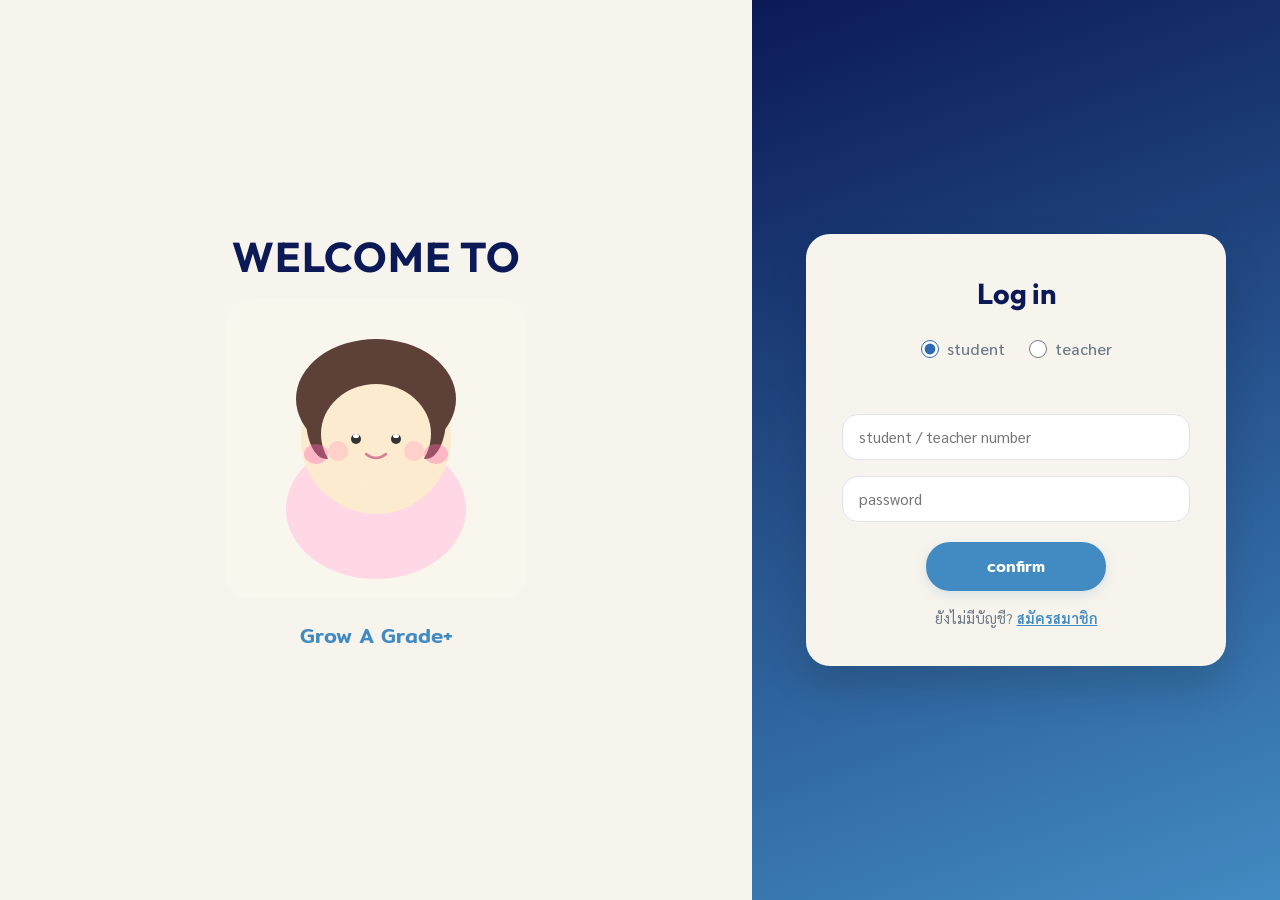
==== index.html @ 894e1c01 "Add files via upload" ====
<!DOCTYPE html>
<html lang="th">
<head>
<meta charset="UTF-8">
<meta name="viewport" content="width=device-width,initial-scale=1">
<title>Grow A Grade Plus — เตรียมตัวเข้ามหาวิทยาลัย</title>
<link href="https://fonts.googleapis.com/css2?family=Mitr:wght@300;400;500;600&family=Outfit:wght@300;400;500;600;700&family=Sarabun:wght@300;400;500;600&display=swap" rel="stylesheet">
<style>
:root{--bg:#F7F4ED;--card:#fff;--pri:#428BC2;--pri2:#0B1957;--sec:#D3B3DB;--sec2:#B98FC4;--txt:#0B1957;--muted:#6C7A89;--border:#E5E0F2;--ok:#55B496;--warn:#F3C34F;--err:#E06F6F;--r-sm:8px;--r-md:16px;--r-lg:24px;--sh:0 10px 25px rgba(66,139,194,.14);--midnight:#0B1957;--sapphire:#428BC2;--petal:#E8D9ED;--lace:#F7F4ED;--lavender:#D3B3DB;--bridal:#E9F3FF}
*{box-sizing:border-box;margin:0;padding:0;font-family:'Sarabun','Mitr',sans-serif}
body{background:var(--bg);color:var(--txt);min-height:100vh;line-height:1.6}
h1,h2,h3,h4{font-family:'Mitr',sans-serif;font-weight:500;margin-bottom:.4em}
.hidden{display:none!important}
/* Buttons */
.btn{display:inline-flex;align-items:center;justify-content:center;background:var(--pri);color:#fff;border:none;border-radius:var(--r-lg);padding:12px 28px;font-size:1rem;font-weight:500;cursor:pointer;transition:all .25s;text-decoration:none;box-shadow:0 4px 12px rgba(124,173,211,.25);font-family:'Mitr',sans-serif}
.btn:hover{background:var(--pri2);transform:translateY(-2px);box-shadow:0 6px 16px rgba(124,173,211,.35)}
.btn:active{transform:translateY(0)}
.btn.ghost{background:0 0;color:var(--muted);border:2px solid var(--border);box-shadow:none}
.btn.ghost:hover{border-color:var(--muted);color:var(--txt)}
.btn.sec{background:var(--sec);box-shadow:0 4px 12px rgba(232,155,182,.25)}
.btn.sec:hover{background:var(--sec2)}
.btn.sm{padding:8px 18px;font-size:.88rem;border-radius:12px}
.btn.danger{background:var(--err)}
input[type=text],input[type=password],input[type=email],input[type=number],input[type=date],select,textarea{width:100%;padding:13px 16px;border:2px solid var(--border);background:#fff;border-radius:var(--r-md);color:var(--txt);font-size:.95rem;outline:0;transition:all .2s}
input:focus,select:focus,textarea:focus{border-color:var(--pri);box-shadow:0 0 0 3px rgba(124,173,211,.15)}
textarea{resize:vertical;min-height:80px}
/* AUTH VIEW */
.auth-screen{display:flex;min-height:100vh}
.auth-left{flex:1.2;display:flex;flex-direction:column;align-items:center;justify-content:center;padding:40px;background:var(--bg)}
.auth-right{flex:.8;background:linear-gradient(160deg,var(--midnight) 0%,var(--sapphire) 100%);display:flex;align-items:center;justify-content:center;padding:40px}
.auth-logo{font-family:'Outfit','Mitr',sans-serif;font-size:2.6rem;font-weight:700;color:var(--midnight);margin-bottom:8px;letter-spacing:1px}
.auth-sub{color:var(--pri);font-size:1.1rem;margin-bottom:24px}
.auth-avatar{width:300px;height:300px;margin-bottom:20px}
.auth-card{background:var(--lace);border-radius:var(--r-lg);padding:36px;width:100%;max-width:420px;box-shadow:0 20px 40px rgba(0,0,0,.15)}
.auth-title{text-align:center;font-family:'Outfit','Mitr',sans-serif;font-size:1.8rem;font-weight:700;margin-bottom:20px;color:var(--txt)}
.auth-roles{display:flex;justify-content:center;gap:24px;margin-bottom:20px}
.auth-roles label{display:flex;align-items:center;gap:8px;cursor:pointer;font-weight:500;color:var(--muted)}
.auth-roles input[type=radio]{width:18px;height:18px;accent-color:#2F69B2}
.auth-group{margin-bottom:16px}
.auth-group label{display:block;margin-bottom:6px;font-size:.88rem;font-weight:500;color:var(--muted)}
.auth-group input{background:#fff;border:1px solid var(--border);padding:12px 16px}
.auth-toggle{text-align:center;margin-top:16px;font-size:.9rem;color:var(--muted)}
.auth-toggle a{color:var(--pri);cursor:pointer;font-weight:600;text-decoration:underline}
.auth-err{color:var(--err);font-size:.88rem;text-align:center;margin-bottom:12px;min-height:20px}
/* ONBOARDING */
.onboard-wrap{max-width:720px;margin:60px auto;padding:24px}
.onboard-card{background:#FAF6ED;border-radius:var(--r-lg);padding:40px;box-shadow:var(--sh)}
.onboard-step{font-size:.9rem;color:var(--pri);font-weight:600;margin-bottom:8px}
.sel-title{font-size:1.4rem;font-weight:600;margin-bottom:16px}
.sel-title .hl{color:var(--sec)}
.opt-list{display:flex;flex-direction:column;gap:10px;margin-bottom:24px}
.opt-item{display:flex;align-items:center;justify-content:space-between;background:#fff;padding:14px 20px;border-radius:50px;cursor:pointer;transition:all .2s;border:2px solid transparent;user-select:none}
.opt-item:hover{transform:translateX(4px);box-shadow:0 4px 10px rgba(0,0,0,.05)}
.opt-item.sel{border-color:var(--pri);background:#F0F7FC}
.opt-item .dot{width:22px;height:22px;border-radius:50%;border:2px solid var(--border);background:#fff;transition:all .2s;display:flex;align-items:center;justify-content:center;flex-shrink:0}
.opt-item.sel .dot{border-color:var(--pri);background:var(--pri)}
.opt-item.sel .dot::after{content:'';width:8px;height:8px;border-radius:50%;background:#fff}
.opt-grid{display:grid;grid-template-columns:1fr 1fr;gap:10px;margin-bottom:24px}
.fac-box{background:#fff;border:1px solid var(--border);border-radius:var(--r-md);max-height:260px;overflow-y:auto;padding:12px;margin-bottom:20px}
.fac-item{display:flex;align-items:center;padding:10px 14px;border-radius:var(--r-sm);cursor:pointer;margin-bottom:4px;transition:all .15s}
.fac-item:hover{background:rgba(124,173,211,.08)}
.fac-item input{margin-right:12px;width:18px;height:18px;accent-color:var(--pri)}
.fac-item.sel{background:#F0F7FC;font-weight:500}
.onboard-actions{display:flex;justify-content:flex-end;gap:12px;margin-top:16px}
/* APP LAYOUT */
.app{display:flex;min-height:100vh}
.sidebar{width:270px;background:#fff;border-right:1px solid var(--border);display:flex;flex-direction:column;padding:24px;position:fixed;top:0;left:0;height:100vh;z-index:10}
.sidebar-logo{font-family:'Outfit','Mitr',sans-serif;font-size:1.4rem;font-weight:700;color:var(--pri);margin-bottom:28px;display:flex;align-items:center;gap:8px}
.sidebar-logo span{font-size:1.6rem}
.sb-menu{list-style:none;display:flex;flex-direction:column;gap:6px;flex:1}
.sb-menu li a{display:flex;align-items:center;gap:12px;padding:11px 16px;color:var(--muted);text-decoration:none;border-radius:var(--r-md);font-weight:500;transition:all .2s;cursor:pointer;font-size:.95rem}
.sb-menu li.active a,.sb-menu li a:hover{background:rgba(124,173,211,.12);color:var(--pri2)}
.sb-user{border-top:1px solid var(--border);padding-top:16px;display:flex;align-items:center;justify-content:space-between}
.sb-user-info{display:flex;flex-direction:column}
.sb-user-name{font-weight:600;font-size:.95rem}
.sb-user-role{font-size:.8rem;color:var(--muted)}
.sb-logout{background:0 0;border:0;color:var(--err);cursor:pointer;padding:8px;border-radius:50%;font-size:1.2rem}
.sb-logout:hover{background:rgba(224,111,111,.1)}
.main{flex:1;margin-left:270px;padding:36px;background:var(--bg);min-height:100vh}
.page-title{font-size:1.6rem;margin-bottom:24px}
/* WIDGETS */
.grid{display:grid;grid-template-columns:repeat(auto-fit,minmax(280px,1fr));gap:20px;margin-bottom:28px}
.widget{background:#fff;border-radius:var(--r-lg);padding:24px;box-shadow:var(--sh);display:flex;flex-direction:column}
.widget-label{font-size:.95rem;font-weight:600;color:var(--muted);margin-bottom:10px}
.widget-val{font-size:2.6rem;font-weight:700;font-family:'Outfit',sans-serif;color:var(--txt);line-height:1}
.widget-sub{font-size:.85rem;color:var(--muted);margin-top:6px}
/* BADGES */
.badge{display:inline-block;padding:4px 14px;border-radius:20px;font-size:.83rem;font-weight:500;margin:0 6px 6px 0}
.badge.blue{background:rgba(124,173,211,.14);color:var(--pri2)}
.badge.pink{background:rgba(232,155,182,.14);color:var(--sec2)}
.badge.green{background:rgba(85,180,150,.14);color:var(--ok)}
/* PROGRESS BAR */
.pbar-wrap{background:var(--border);height:14px;border-radius:10px;overflow:hidden;margin:10px 0;position:relative}
.pbar-fill{height:100%;border-radius:10px;transition:width .8s cubic-bezier(.1,.8,.3,1)}
.pbar-mark{position:absolute;top:0;bottom:0;width:3px;background:var(--sec);z-index:2}
/* GAP CARDS */
.gap-card{border-left:5px solid var(--border);padding:14px 16px;background:#F8FAFC;border-radius:var(--r-sm);margin-bottom:10px}
.gap-card.danger{border-left-color:var(--err);background:rgba(224,111,111,.05)}
.gap-card.warning{border-left-color:var(--warn);background:rgba(243,195,79,.05)}
.gap-card.success{border-left-color:var(--ok);background:rgba(85,180,150,.05)}
/* GRADE TABLE */
.g-table{width:100%;border-collapse:collapse;margin-top:12px}
.g-table th,.g-table td{padding:12px 14px;text-align:left;border-bottom:1px solid var(--border)}
.g-table th{font-weight:600;color:var(--muted);font-size:.9rem}
.g-table select{padding:8px 10px;border-radius:var(--r-sm);border:1px solid var(--border);width:100px}
/* DOTS */
.dot-status{display:inline-block;width:12px;height:12px;border-radius:50%;margin-right:8px}
.dot-status.red{background:var(--err);box-shadow:0 0 8px var(--err)}
.dot-status.yellow{background:var(--warn);box-shadow:0 0 8px var(--warn)}
.dot-status.green{background:var(--ok);box-shadow:0 0 8px var(--ok)}
/* PLANNER */
.plan-item{display:flex;align-items:center;justify-content:space-between;padding:14px 16px;background:#fff;border-radius:var(--r-md);margin-bottom:10px;border:1px solid var(--border);transition:all .2s}
.plan-item:hover{box-shadow:0 4px 12px rgba(0,0,0,.04)}
.plan-item.done{opacity:.6;background:#F8FAFC}
.plan-item.done .plan-text{text-decoration:line-through}
.plan-item input[type=checkbox]{width:20px;height:20px;accent-color:var(--ok);margin-right:12px;cursor:pointer}
/* FORUM */
.thread-card{background:#fff;border-radius:var(--r-md);padding:20px;border:1px solid var(--border);margin-bottom:14px;cursor:pointer;transition:all .2s}
.thread-card:hover{transform:translateY(-2px);box-shadow:0 6px 16px rgba(0,0,0,.04);border-color:var(--pri)}
.thread-meta{display:flex;justify-content:space-between;align-items:center;margin-bottom:10px;font-size:.85rem;color:var(--muted)}
.reply-count{background:#F1F5F9;padding:3px 10px;border-radius:12px;font-size:.8rem;font-weight:500}
.reply-card{background:#fff;border-radius:var(--r-md);padding:18px;border:1px solid var(--border);margin-left:28px;margin-bottom:10px;position:relative}
.reply-card::before{content:'';position:absolute;left:-16px;top:22px;width:16px;height:2px;background:var(--border)}
/* PRETEST */
.pt-header{background:linear-gradient(135deg,var(--pri) 0%,#B4CDE6 100%);color:#fff;border-radius:var(--r-lg) var(--r-lg) 0 0;padding:36px;border-top:10px solid #2F69B2}
.pt-qcard{background:#fff;border-radius:var(--r-md);padding:22px;border:1px solid var(--border);margin-bottom:16px;box-shadow:0 4px 6px rgba(0,0,0,.02)}
.pt-qtext{font-size:1.1rem;font-weight:500;margin-bottom:16px}
.pt-opt{display:flex;align-items:center;padding:11px 14px;border-radius:var(--r-sm);cursor:pointer;margin-bottom:6px;border:1px solid transparent;transition:all .15s}
.pt-opt:hover{background:#F8FAFC;border-color:var(--border)}
.pt-opt input{margin-right:12px;width:20px;height:20px;accent-color:var(--pri)}
.pt-result{text-align:center;padding:40px;background:#fff;border-radius:var(--r-lg);border:1px solid var(--border)}
.pt-score{font-size:4rem;font-weight:700;font-family:'Outfit',sans-serif}
/* PRACTICE */
.prac-grid{display:grid;grid-template-columns:repeat(7,1fr);gap:8px;margin-bottom:20px}
.prac-day{background:#F1F5F9;border-radius:var(--r-sm);aspect-ratio:1;display:flex;flex-direction:column;align-items:center;justify-content:center;cursor:pointer;font-weight:600;transition:all .2s;border:2px solid transparent;font-size:.85rem}
.prac-day:hover{border-color:var(--pri);transform:scale(1.05)}
.prac-day.done{background:var(--ok);color:#fff}
/* ALUMNI */
.alumni-grid{display:grid;grid-template-columns:repeat(auto-fill,minmax(260px,1fr));gap:20px}
.alumni-card{background:#fff;border-radius:var(--r-lg);padding:22px;border:1px solid var(--border);text-align:center;transition:all .2s}
.alumni-card:hover{transform:translateY(-4px);box-shadow:var(--sh)}
.alumni-avatar{width:72px;height:72px;border-radius:50%;background:#F0F7FC;margin:0 auto 14px;display:flex;align-items:center;justify-content:center;border:3px solid var(--pri);font-size:2rem}
.alumni-name{font-size:1.1rem;font-weight:600;margin-bottom:4px}
.alumni-tag{display:inline-block;padding:3px 10px;border-radius:12px;background:#FFF1F2;color:#E11D48;font-size:.78rem;font-weight:500;margin-bottom:10px}
/* TABS */
.tabs{display:flex;gap:10px;margin-bottom:20px;border-bottom:2px solid var(--border);padding-bottom:10px;flex-wrap:wrap}
.tab{padding:8px 18px;border-radius:var(--r-md);font-weight:500;cursor:pointer;transition:all .2s;color:var(--muted);font-size:.95rem}
.tab.active{background:var(--pri);color:#fff}
/* ROSTER TABLE */
.roster-table{width:100%;border-collapse:collapse;background:#fff;border-radius:var(--r-lg);overflow:hidden;box-shadow:var(--sh)}
.roster-table th,.roster-table td{padding:14px 16px;text-align:left;border-bottom:1px solid var(--border)}
.roster-table th{background:#F8FAFC;font-weight:600;color:var(--muted);font-size:.9rem}
.roster-table tr:hover{background:#FAFBFD}
/* MODAL */
.modal-bg{position:fixed;top:0;left:0;right:0;bottom:0;background:rgba(0,0,0,.45);display:flex;align-items:center;justify-content:center;z-index:100}
.modal-box{background:#fff;border-radius:var(--r-lg);padding:32px;width:100%;max-width:520px;box-shadow:0 20px 40px rgba(0,0,0,.1);max-height:90vh;overflow-y:auto}
/* RESPONSIVE */
@media(max-width:900px){.auth-screen{flex-direction:column}.auth-left,.auth-right{flex:none;width:100%;min-height:auto;padding:28px 20px}.auth-avatar{width:200px;height:200px}.app{flex-direction:column}.sidebar{width:100%;height:auto;position:relative;border-right:0;border-bottom:1px solid var(--border)}.main{margin-left:0}.opt-grid{grid-template-columns:1fr}}
</style>
</head>
<body>

<!-- ========== VIEW: AUTH ========== -->
<div id="view-auth" class="auth-screen">
  <div class="auth-left">
    <div class="auth-logo">WELCOME TO</div>
    <svg class="auth-avatar" viewBox="0 0 300 300" xmlns="http://www.w3.org/2000/svg">
      <rect width="300" height="300" rx="24" fill="#F9F6EE"/>
      <ellipse cx="150" cy="210" rx="90" ry="70" fill="#FFD7E5"/>
      <circle cx="150" cy="140" r="75" fill="#FDEBD0"/>
      <ellipse cx="150" cy="100" rx="80" ry="60" fill="#5D4037"/>
      <ellipse cx="100" cy="120" rx="20" ry="40" fill="#5D4037"/>
      <ellipse cx="200" cy="120" rx="20" ry="40" fill="#5D4037"/>
      <ellipse cx="150" cy="135" rx="55" ry="50" fill="#FDEBD0"/>
      <circle cx="130" cy="140" r="5" fill="#333"/>
      <circle cx="170" cy="140" r="5" fill="#333"/>
      <ellipse cx="130" cy="137" rx="3" ry="2" fill="#fff"/>
      <ellipse cx="170" cy="137" rx="3" ry="2" fill="#fff"/>
      <path d="M140 155 Q150 163 160 155" stroke="#D47E9C" stroke-width="2.5" fill="none" stroke-linecap="round"/>
      <circle cx="112" cy="152" r="10" fill="#FFB6C1" opacity=".5"/>
      <circle cx="188" cy="152" r="10" fill="#FFB6C1" opacity=".5"/>
      <ellipse cx="90" cy="155" rx="12" ry="10" fill="#FF69B4" opacity=".4"/>
      <ellipse cx="210" cy="155" rx="12" ry="10" fill="#FF69B4" opacity=".4"/>
    </svg>
    <div class="auth-sub" style="font-family:'Mitr',sans-serif;font-size:1.3rem;color:var(--sapphire);font-weight:500">Grow A Grade+</div>
  </div>
  <div class="auth-right">
    <div class="auth-card">
      <!-- Login Form (default) -->
      <div id="form-login">
        <div class="auth-title">Log in</div>
        <div class="auth-roles">
          <label><input type="radio" name="loginRole" value="student" checked> student</label>
          <label><input type="radio" name="loginRole" value="teacher"> teacher</label>
        </div>
        <div class="auth-err" id="login-err"></div>
        <div class="auth-group"><input type="text" id="login-user" placeholder="student / teacher number"></div>
        <div class="auth-group"><input type="password" id="login-pass" placeholder="password"></div>
        <div style="text-align:center;margin-top:20px"><button class="btn" onclick="doLogin()" style="min-width:180px">confirm</button></div>
        <div class="auth-toggle">ยังไม่มีบัญชี? <a onclick="toggleAuth('register')">สมัครสมาชิก</a></div>
      </div>
      <!-- Register Form -->
      <div id="form-register" class="hidden">
        <div class="auth-title">sign in</div>
        <div class="auth-roles">
          <label><input type="radio" name="regRole" value="student" checked onchange="updateUsernamePlaceholder()"> student</label>
          <label><input type="radio" name="regRole" value="house_teacher" onchange="updateUsernamePlaceholder()"> ครูบ้าน</label>
          <label><input type="radio" name="regRole" value="guidance_teacher" onchange="updateUsernamePlaceholder()"> ครูแนะแนว</label>
        </div>
        <div class="auth-err" id="reg-err"></div>
        <div class="auth-group"><input type="email" id="reg-email" placeholder="email"></div>
        <div class="auth-group"><input type="text" id="reg-user" placeholder="s + ตัวเลข 5 หลัก เช่น s12345"></div>
        <div class="auth-group"><input type="text" id="reg-name" placeholder="ชื่อ-นามสกุล"></div>
        <div class="auth-group"><input type="password" id="reg-pass" placeholder="password"></div>
        <div style="text-align:center;margin-top:20px"><button class="btn" onclick="doRegister()" style="min-width:180px">continue</button></div>
        <div class="auth-toggle">มีบัญชีอยู่แล้ว? <a onclick="toggleAuth('login')">เข้าสู่ระบบ</a></div>
      </div>
    </div>
  </div>
</div>

<!-- ========== VIEW: ONBOARDING ========== -->
<div id="view-onboard" class="hidden">
  <div class="onboard-wrap">
    <div class="onboard-card" id="onboard-content"></div>
  </div>
</div>

<!-- ========== VIEW: APP (Dashboard) ========== -->
<div id="view-app" class="hidden app">
  <aside class="sidebar" id="sidebar"></aside>
  <main class="main" id="main-content"></main>
</div>

<!-- ========== MODAL CONTAINER ========== -->
<div id="modal-root"></div>

<script>
// ============================
// DATA & CONFIGURATION
// ============================
const HOUSES=[
{id:1,name:'บ้านวิทยาศาสตร์สุขภาพ',desc:'แพทย์ เภสัช พยาบาล ทันตะ สหเวช สัตวแพทย์',color:'#E89BB6',keywords:['แพทย์','เภสัช','พยาบาล','ทันต','สหเวช','สัตวแพทย์','จิตวิทยา','การแพทย์','วิทยาศาสตร์การแพทย์']},
{id:2,name:'บ้านวิศวกรรมศาสตร์',desc:'วิศวกรรม เทคโนโลยีสารสนเทศ',color:'#7CADD3',keywords:['วิศวกรรม','คอมพิวเตอร์','สารสนเทศ','เทคโนโลยี','การบิน','ซอฟต์แวร์','ซอฟท์แวร์']},
{id:3,name:'บ้านธุรกิจ',desc:'พาณิชยศาสตร์และการบัญชี บริหารธุรกิจ เศรษฐศาสตร์ วิทยาการจัดการ',color:'#F3C34F',keywords:['บัญชี','บริหารธุรกิจ','เศรษฐศาสตร์','การจัดการ','การตลาด','พาณิชย']},
{id:4,name:'บ้านสถาปัตยกรรม',desc:'สถาปัตยกรรม ออกแบบภายใน ภูมิสถาปัตย์ ออกแบบผลิตภัณฑ์ นิเทศศิลป์',color:'#D48C7E',keywords:['สถาปัตยกรรม','มัณฑนศิลป์','ออกแบบภายใน','ออกแบบผลิตภัณฑ์','ออกแบบแฟชั่น','นิเทศศิลป์']},
{id:5,name:'บ้านสังคมศาสตร์',desc:'นิติศาสตร์ สังคมศาสตร์ สังคมสงเคราะห์ศาสตร์ โบราณคดี',color:'#8CB69D',keywords:['นิติศาสตร์','สังคมศาสตร์','สังคมสงเคราะห์','โบราณคดี','รัฐศาสตร์','นโยบาย']},
{id:6,name:'บ้านภาษา',desc:'อักษรศาสตร์ มนุษยศาสตร์ ศิลปศาสตร์',color:'#B19CD9',keywords:['อักษรศาสตร์','มนุษยศาสตร์','ศิลปศาสตร์','ภาษา','ล่าม','แปล','วรรณกรรม']},
{id:7,name:'บ้านศิลปิน',desc:'นิเทศศาสตร์ ศิลปกรรมศาสตร์ ดนตรี',color:'#E06F6F',keywords:['นิเทศศาสตร์','ศิลปกรรม','ดนตรี','การแสดง','ภาพยนตร์','ดิจิทัลมีเดีย','บรอดแคสติ้ง','ภาพพิมพ์','จิตรกรรม','อนิเมชั่น']},
{id:8,name:'บ้านนานาชาติ',desc:'หลักสูตรนานาชาติทั้งหมด',color:'#90E0EF',keywords:['นานาชาติ','International','B.B.A','IELTS','SAT']},
{id:9,name:'บ้านนี้มีรัก',desc:'ส่งเสริมความสนใจ ค้นหาความถนัด',color:'#F6C2C2',keywords:['การศึกษา','ครุศาสตร์','จิตวิทยา','คหกรรม','การท่องเที่ยว','โรงแรม','ครัวไทย','อาหาร']}
];

const PLANS=['วิทย์-เอไอ','วิทย์-คณิต','ศิลป์-คำนวณ','ศิลป์-ฝรั่งเศส','ศิลป์-จีน','ศิลป์-ญี่ปุ่น','ศิลป์-คหกรรม'];

const PRETEST={
1:[{q:'กระบวนการใดที่เกี่ยวข้องกับตับในการทำลายสารพิษ?',o:['Glycolysis','Deamination','Detoxification','Hydrolysis'],a:2,s:'ชีววิทยา'},{q:'ถ้าพ่อมีหมู่เลือด A (Heterozygous) และแม่มีหมู่เลือด B (Heterozygous) ลูกจะมีโอกาสมีหมู่เลือดใดได้บ้าง?',o:['A, B เท่านั้น','A, B, AB เท่านั้น','AB, O เท่านั้น','A, B, AB, O ทั้งหมด'],a:3,s:'ชีววิทยา'},{q:'สารเคมีในข้อใดเมื่อทำปฏิกิริยากับเบสจะส่งกลิ่นฉุนและเปลี่ยนสีกระดาษลิตมัสจากแดงเป็นน้ำเงิน?',o:['เกลือแอมโมเนียม','เกลือโซเดียม','เกลือคลอไรด์','กรดซัลฟิวริก'],a:0,s:'เคมี'}],
2:[{q:'รถยนต์มวล 1000 kg เคลื่อนที่ด้วยความเร็ว 20 m/s จากนั้นเบรกจนหยุดในเวลา 5 วินาที แรงต้านเฉลี่ยมีค่ากี่นิวตัน?',o:['1000 N','2000 N','4000 N','5000 N'],a:2,s:'ฟิสิกส์ (TPAT3)'},{q:'ข้อใดคือเลขฐานสิบของเลขฐานสอง 1101?',o:['11','13','14','15'],a:1,s:'คอมพิวเตอร์'},{q:'กำหนดให้ f(x)=3x²+2x-1 อัตราการเปลี่ยนแปลงเฉลี่ยของ f(x) เมื่อ x เปลี่ยนจาก 1 ไปเป็น 2 คือข้อใด?',o:['9','11','13','15'],a:1,s:'คณิตศาสตร์'}],
3:[{q:'หลักการทางเศรษฐศาสตร์ใดที่อธิบายถึงจุดที่ผู้ซื้อและผู้ขายตกลงซื้อขายสินค้าในราคากลาง?',o:['กฎอุปสงค์','กฎอุปทาน','ดุลยภาพตลาด','ความยืดหยุ่น'],a:2,s:'เศรษฐศาสตร์'},{q:'งบดุล (Balance Sheet) ประกอบด้วยหัวข้อหลักใดบ้าง?',o:['สินทรัพย์, หนี้สิน, ส่วนของเจ้าของ','รายได้, ค่าใช้จ่าย, กำไรสุทธิ','กระแสเงินสดเข้า, กระแสเงินสดออก','สินทรัพย์หมุนเวียน, หนี้สินระยะสั้น'],a:0,s:'บัญชี'},{q:'ข้อใดคือการตลาดแบบ 4P ที่ถูกต้อง?',o:['Product, Price, Place, Promotion','Plan, Price, People, Process','Product, Profit, Place, Presentation','People, Policy, Performance, Price'],a:0,s:'บริหารธุรกิจ'}],
4:[{q:'การเขียนแบบทัศนียภาพที่มีจุดรวมสายตา 1 จุด เหมาะกับการวาดภาพประเภทใด?',o:['ภาพมุมมองภายในห้องยาวหรือถนนตรง','ภาพตึกมุมสูงแบบนกมอง','ภาพวัตถุเฉียง 45 องศา','ภาพมุมเงยมองยอดหอคอย'],a:0,s:'สถาปัตยกรรม (TPAT4)'},{q:'สีคู่ตรงข้าม (Complementary) ของสีน้ำเงินคือสีใด?',o:['สีแดง','สีเหลือง','สีส้ม','สีเขียว'],a:2,s:'การออกแบบ'},{q:'มาตราส่วน 1:50 หากวัดระยะบนกระดาษได้ 5 ซม. ระยะจริงจะมีค่ากี่เมตร?',o:['2.5 เมตร','5.0 เมตร','25 เมตร','0.25 เมตร'],a:0,s:'เขียนแบบ'}],
5:[{q:'กฎหมายสูงสุดที่ใช้ในการปกครองประเทศคือกฎหมายใด?',o:['พระราชบัญญัติ','พระราชกำหนด','กฎหมายรัฐธรรมูนญ','ประมวลกฎหมายแพ่ง'],a:2,s:'นิติศาสตร์'},{q:'การศึกษาทางโบราณคดีเน้นวิเคราะห์จากแหล่งใดมากที่สุด?',o:['ตำนานพื้นบ้าน','หลักฐานทางวัตถุและซากโบราณสถาน','เอกสารประวัติศาสตร์','ข้อเขียนวิพากษ์'],a:1,s:'โบราณคดี'},{q:'ปัจจัยสำคัญที่แบ่งชนชั้นทางสังคมในอินเดียโบราณคือระบบใด?',o:['ระบบฟิวดัล','ระบบวรรณะ','ระบบกิลด์','ระบบทาส'],a:1,s:'สังคมศาสตร์'}],
6:[{q:'What is the synonym of "BENEFICIAL"?',o:['Harmful','Useless','Advantageous','Unfavorable'],a:2,s:'ภาษาอังกฤษ'},{q:'คำในข้อใดเป็นคำบาลีที่ใช้ในภาษาไทย?',o:['ปัญญา','ศึกษา','กษัตริย์','ไมตรี'],a:0,s:'ภาษาไทย'},{q:'"Je t\'aime" มีความหมายตรงกับคำใด?',o:['ฉันเกลียดเธอ','ฉันรักเธอ','ฉันคิดถึงเธอ','ฉันมองเห็นเธอ'],a:1,s:'ภาษาฝรั่งเศส'}],
7:[{q:'ทฤษฎีจัดองค์ประกอบภาพใดที่ดึงความสนใจผู้ชมไปยังจุดสำคัญ?',o:['กฎสามส่วน (Rule of Thirds)','อัตราส่วน 16:9','Jump Cut','การแพนกล้องตามเสียง'],a:0,s:'นิเทศศาสตร์'},{q:'เครื่องดนตรีประเภทเป่าลมไม้ (Woodwind) คือข้อใด?',o:['Trumpet','Flute','Violin','Cymbal'],a:1,s:'ดนตรี'},{q:'การตัดต่อภาพและเสียงที่ลื่นไหลกลมกลืนเรียกว่าอะไร?',o:['Transition','Montage','Continuity Editing','Voiceover'],a:2,s:'ภาพยนตร์'}],
8:[{q:'Solve for x: 3x - 7 = 5x + 9',o:['x = 8','x = -8','x = 1','x = -1'],a:1,s:'SAT Math'},{q:'Choose the correct sentence:',o:["He don't like to go.","She has been working since morning.","They is playing football.","I will went tomorrow."],a:1,s:'IELTS English'},{q:'Which describes a global economy dynamic?',o:['Inflation decreases purchasing power','Tariffs encourage free trade','Barter is the primary trade method','Monopoly results in lower prices'],a:0,s:'Global Studies'}]
};

// Embedded Curriculum Data mapping exactly to plans and semesters
const CURRICULUM_DATA = {
  'วิทย์-เอไอ': {
    'ม.4 เทอม 1': [
      {sub:'ภาษาไทย 1',grp:'ภาษาไทย',cr:1.0},{sub:'คณิตศาสตร์ 1',grp:'คณิตศาสตร์',cr:1.0},{sub:'วิทยาศาสตร์ 1',grp:'วิทยาศาสตร์',cr:1.0},{sub:'สังคมศึกษา 1',grp:'สังคมศึกษา',cr:1.0},{sub:'ประวัติศาสตร์ 0.5',grp:'สังคมศึกษา',cr:0.5},{sub:'สุขศึกษาและพลศึกษา 0.5',grp:'สุขศึกษาและพลศึกษา',cr:0.5},{sub:'ศิลปะ 0.5',grp:'ศิลปะ',cr:0.5},{sub:'การงานอาชีพ 0.5',grp:'การงานอาชีพและเทคโนโลยี',cr:0.5},{sub:'ภาษาอังกฤษ 1',grp:'ภาษาต่างประเทศ',cr:1.0},{sub:'เสริมทักษะคณิตศาสตร์ 2',grp:'คณิตศาสตร์',cr:2.0},{sub:'ฟิสิกส์ 2',grp:'วิทยาศาสตร์',cr:2.0},{sub:'เคมี 1.5',grp:'วิทยาศาสตร์',cr:1.5},{sub:'โครงสร้างข้อมูลและอัลกอริทึม 1.5',grp:'การงานอาชีพและเทคโนโลยี',cr:1.5},{sub:'คอมพิวเตอร์ 1',grp:'การงานอาชีพและเทคโนโลยี',cr:1.0},{sub:'ภาษาอังกฤษเพื่อการสื่อสารและวัฒนธรรม 1.5',grp:'ภาษาต่างประเทศ',cr:1.5}
    ],
    'ม.4 เทอม 2': [
      {sub:'ภาษาไทย 1',grp:'ภาษาไทย',cr:1.0},{sub:'คณิตศาสตร์ 1',grp:'คณิตศาสตร์',cr:1.0},{sub:'วิทยาศาสตร์ 1',grp:'วิทยาศาสตร์',cr:1.0},{sub:'สังคมศึกษา 1',grp:'สังคมศึกษา',cr:1.0},{sub:'ประวัติศาสตร์ 0.5',grp:'สังคมศึกษา',cr:0.5},{sub:'สุขศึกษาและพลศึกษา 0.5',grp:'สุขศึกษาและพลศึกษา',cr:0.5},{sub:'ศิลปะ 0.5',grp:'ศิลปะ',cr:0.5},{sub:'การงานอาชีพ 0.5',grp:'การงานอาชีพและเทคโนโลยี',cr:0.5},{sub:'ภาษาอังกฤษ 1',grp:'ภาษาต่างประเทศ',cr:1.0},{sub:'เสริมทักษะคณิตศาสตร์ 2',grp:'คณิตศาสตร์',cr:2.0},{sub:'ฟิสิกส์ 2',grp:'วิทยาศาสตร์',cr:2.0},{sub:'เคมี 1.5',grp:'วิทยาศาสตร์',cr:1.5},{sub:'การออกแบบฐานข้อมูลเบื้องต้น 1.5',grp:'การงานอาชีพและเทคโนโลยี',cr:1.5},{sub:'คอมพิวเตอร์ 1',grp:'การงานอาชีพและเทคโนโลยี',cr:1.0},{sub:'หน้าที่พลเมือง 0.5',grp:'สังคมศึกษา',cr:0.5},{sub:'ภาษาอังกฤษเพื่อการสื่อสารและวัฒนธรรม 1.5',grp:'ภาษาต่างประเทศ',cr:1.5}
    ],
    'ม.5 เทอม 1': [
      {sub:'ภาษาไทย 1',grp:'ภาษาไทย',cr:1.0},{sub:'คณิตศาสตร์ 1',grp:'คณิตศาสตร์',cr:1.0},{sub:'วิทยาศาสตร์ 1',grp:'วิทยาศาสตร์',cr:1.0},{sub:'สังคมศึกษา 1',grp:'สังคมศึกษา',cr:1.0},{sub:'ประวัติศาสตร์ 0.5',grp:'สังคมศึกษา',cr:0.5},{sub:'สุขศึกษา 0.5',grp:'สุขศึกษาและพลศึกษา',cr:0.5},{sub:'ศิลปะ 0.5',grp:'ศิลปะ',cr:0.5},{sub:'เทคโนโลยีการออกแบบเบื้องต้น 0.5',grp:'การงานอาชีพและเทคโนโลยี',cr:0.5},{sub:'ภาษาอังกฤษ 1',grp:'ภาษาต่างประเทศ',cr:1.0},{sub:'เสริมทักษะคณิตศาสตร์ 2',grp:'คณิตศาสตร์',cr:2.0},{sub:'ฟิสิกส์ 2',grp:'วิทยาศาสตร์',cr:2.0},{sub:'เคมี 1.5',grp:'วิทยาศาสตร์',cr:1.5},{sub:'วิทยาการข้อมูล 1.5',grp:'การงานอาชีพและเทคโนโลยี',cr:1.5},{sub:'ภาษาอังกฤษอ่าน เขียน 1',grp:'ภาษาต่างประเทศ',cr:1.0}
    ],
    'ม.5 เทอม 2': [
      {sub:'ภาษาไทย 1',grp:'ภาษาไทย',cr:1.0},{sub:'คณิตศาสตร์ 1',grp:'คณิตศาสตร์',cr:1.0},{sub:'วิทยาศาสตร์ 1',grp:'วิทยาศาสตร์',cr:1.0},{sub:'สังคมศึกษา 1',grp:'สังคมศึกษา',cr:1.0},{sub:'ประวัติศาสตร์ 0.5',grp:'สังคมศึกษา',cr:0.5},{sub:'สุขศึกษา 0.5',grp:'สุขศึกษาและพลศึกษา',cr:0.5},{sub:'ศิลปะ 0.5',grp:'ศิลปะ',cr:0.5},{sub:'เทคโนโลยีการออกแบบขั้นสูง 0.5',grp:'การงานอาชีพและเทคโนโลยี',cr:0.5},{sub:'ภาษาอังกฤษ 1',grp:'ภาษาต่างประเทศ',cr:1.0},{sub:'เสริมทักษะคณิตศาสตร์ 2',grp:'คณิตศาสตร์',cr:2.0},{sub:'ฟิสิกส์ 2',grp:'วิทยาศาสตร์',cr:2.0},{sub:'เคมี 1.5',grp:'วิทยาศาสตร์',cr:1.5},{sub:'ปัญญาประดิษฐ์ และระบบเรียนรู้ตนเอง 1.5',grp:'การงานอาชีพและเทคโนโลยี',cr:1.5},{sub:'ภาษาอังกฤษอ่าน เขียน 1',grp:'ภาษาต่างประเทศ',cr:1.0},{sub:'หน้าที่พลเมือง 0.5',grp:'สังคมศึกษา',cr:0.5},{sub:'การเขียนโปรแกรมระดับสูง 1',grp:'การงานอาชีพและเทคโนโลยี',cr:1.0}
    ],
    'ม.6 เทอม 1': [
      {sub:'ภาษาไทย 1',grp:'ภาษาไทย',cr:1.0},{sub:'คณิตศาสตร์ 1',grp:'คณิตศาสตร์',cr:1.0},{sub:'วิทยาศาสตร์ 1',grp:'วิทยาศาสตร์',cr:1.0},{sub:'สังคมศึกษา 1',grp:'สังคมศึกษา',cr:1.0},{sub:'สุขศึกษาและพลศึกษา 0.5',grp:'สุขศึกษาและพลศึกษา',cr:0.5},{sub:'ศิลปะ 0.5',grp:'ศิลปะ',cr:0.5},{sub:'การงานอาชีพ 0.5',grp:'การงานอาชีพและเทคโนโลยี',cr:0.5},{sub:'ภาษาอังกฤษ 1',grp:'ภาษาต่างประเทศ',cr:1.0},{sub:'เสริมทักษะคณิตศาสตร์ 2',grp:'คณิตศาสตร์',cr:2.0},{sub:'ฟิสิกส์ 2',grp:'วิทยาศาสตร์',cr:2.0},{sub:'เคมี 1.5',grp:'วิทยาศาสตร์',cr:1.5},{sub:'ฟิสิกส์สำหรับวิศวกรรม 1.5',grp:'วิทยาศาสตร์',cr:1.5},{sub:'กฎหมายที่ประชาชนควรรู้ 1',grp:'สังคมศึกษา',cr:1.0},{sub:'หน้าที่พลเมือง 0.5',grp:'สังคมศึกษา',cr:0.5},{sub:'คอมพิวเตอร์ 1',grp:'การงานอาชีพและเทคโนโลยี',cr:1.0},{sub:'ภาษาอังกฤษเพื่อการสื่อสารและวัฒนธรรม 1',grp:'ภาษาต่างประเทศ',cr:1.0}
    ],
    'ม.6 เทอม 2': [
      {sub:'ภาษาไทย 1',grp:'ภาษาไทย',cr:1.0},{sub:'คณิตศาสตร์ 1',grp:'คณิตศาสตร์',cr:1.0},{sub:'วิทยาศาสตร์ 1',grp:'วิทยาศาสตร์',cr:1.0},{sub:'สังคมศึกษา 1',grp:'สังคมศึกษา',cr:1.0},{sub:'สุขศึกษาและพลศึกษา 0.5',grp:'สุขศึกษาและพลศึกษา',cr:0.5},{sub:'ศิลปะ 0.5',grp:'ศิลปะ',cr:0.5},{sub:'การงานอาชีพ 0.5',grp:'การงานอาชีพและเทคโนโลยี',cr:0.5},{sub:'ภาษาอังกฤษ 1',grp:'ภาษาต่างประเทศ',cr:1.0},{sub:'เสริมทักษะคณิตศาสตร์ 2',grp:'คณิตศาสตร์',cr:2.0},{sub:'ฟิสิกส์ 2',grp:'วิทยาศาสตร์',cr:2.0},{sub:'โลก ดาราศาสตร์และอวกาศ 1',grp:'วิทยาศาสตร์',cr:1.0},{sub:'เหตุการณ์ปัจจุบัน 1',grp:'สังคมศึกษา',cr:1.0},{sub:'หน้าที่พลเมือง 0.5',grp:'สังคมศึกษา',cr:0.5},{sub:'คอมพิวเตอร์ 1',grp:'การงานอาชีพและเทคโนโลยี',cr:1.0},{sub:'ภาษาอังกฤษเพื่อการสื่อสารและวัฒนธรรม 1',grp:'ภาษาต่างประเทศ',cr:1.0}
    ]
  },
  'วิทย์-คณิต': {
    'ม.4 เทอม 1': [
      {sub:'ภาษาไทย 1',grp:'ภาษาไทย',cr:1.0},{sub:'คณิตศาสตร์ 1',grp:'คณิตศาสตร์',cr:1.0},{sub:'วิทยาศาสตร์ 1',grp:'วิทยาศาสตร์',cr:1.0},{sub:'สังคมศึกษา 1',grp:'สังคมศึกษา',cr:1.0},{sub:'ประวัติศาสตร์ 0.5',grp:'สังคมศึกษา',cr:0.5},{sub:'สุขศึกษาและพลศึกษา 0.5',grp:'สุขศึกษาและพลศึกษา',cr:0.5},{sub:'ศิลปะ 0.5',grp:'ศิลปะ',cr:0.5},{sub:'การงานอาชีพ 0.5',grp:'การงานอาชีพและเทคโนโลยี',cr:0.5},{sub:'ภาษาอังกฤษ 1',grp:'ภาษาต่างประเทศ',cr:1.0},{sub:'เสริมทักษะคณิตศาสตร์ 2',grp:'คณิตศาสตร์',cr:2.0},{sub:'ฟิสิกส์ 2',grp:'วิทยาศาสตร์',cr:2.0},{sub:'เคมี 1.5',grp:'วิทยาศาสตร์',cr:1.5},{sub:'ชีววิทยา 1.5',grp:'วิทยาศาสตร์',cr:1.5},{sub:'คอมพิวเตอร์ 1',grp:'การงานอาชีพและเทคโนโลยี',cr:1.0},{sub:'ภาษาอังกฤษเพื่อการสื่อสารและวัฒนธรรม 1.5',grp:'ภาษาต่างประเทศ',cr:1.5}
    ],
    'ม.4 เทอม 2': [
      {sub:'ภาษาไทย 1',grp:'ภาษาไทย',cr:1.0},{sub:'คณิตศาสตร์ 1',grp:'คณิตศาสตร์',cr:1.0},{sub:'วิทยาศาสตร์ 1',grp:'วิทยาศาสตร์',cr:1.0},{sub:'สังคมศึกษา 1',grp:'สังคมศึกษา',cr:1.0},{sub:'ประวัติศาสตร์ 0.5',grp:'สังคมศึกษา',cr:0.5},{sub:'สุขศึกษาและพลศึกษา 0.5',grp:'สุขศึกษาและพลศึกษา',cr:0.5},{sub:'ศิลปะ 0.5',grp:'ศิลปะ',cr:0.5},{sub:'การงานอาชีพ 0.5',grp:'การงานอาชีพและเทคโนโลยี',cr:0.5},{sub:'ภาษาอังกฤษ 1',grp:'ภาษาต่างประเทศ',cr:1.0},{sub:'เสริมทักษะคณิตศาสตร์ 2',grp:'คณิตศาสตร์',cr:2.0},{sub:'ฟิสิกส์ 2',grp:'วิทยาศาสตร์',cr:2.0},{sub:'เคมี 1.5',grp:'วิทยาศาสตร์',cr:1.5},{sub:'ชีววิทยา 1.5',grp:'วิทยาศาสตร์',cr:1.5},{sub:'คอมพิวเตอร์ 1',grp:'การงานอาชีพและเทคโนโลยี',cr:1.0},{sub:'หน้าที่พลเมือง 0.5',grp:'สังคมศึกษา',cr:0.5},{sub:'ภาษาอังกฤษเพื่อการสื่อสารและวัฒนธรรม 1.5',grp:'ภาษาต่างประเทศ',cr:1.5}
    ],
    'ม.5 เทอม 1': [
      {sub:'ภาษาไทย 1',grp:'ภาษาไทย',cr:1.0},{sub:'คณิตศาสตร์ 1',grp:'คณิตศาสตร์',cr:1.0},{sub:'วิทยาศาสตร์ 1',grp:'วิทยาศาสตร์',cr:1.0},{sub:'สังคมศึกษา 1',grp:'สังคมศึกษา',cr:1.0},{sub:'ประวัติศาสตร์ 0.5',grp:'สังคมศึกษา',cr:0.5},{sub:'สุขศึกษา 0.5',grp:'สุขศึกษาและพลศึกษา',cr:0.5},{sub:'ศิลปะ 0.5',grp:'ศิลปะ',cr:0.5},{sub:'เทคโนโลยีการออกแบบเบื้องต้น 0.5',grp:'การงานอาชีพและเทคโนโลยี',cr:0.5},{sub:'ภาษาอังกฤษ 1',grp:'ภาษาต่างประเทศ',cr:1.0},{sub:'เสริมทักษะคณิตศาสตร์ 2',grp:'คณิตศาสตร์',cr:2.0},{sub:'ฟิสิกส์ 2',grp:'วิทยาศาสตร์',cr:2.0},{sub:'เคมี 1.5',grp:'วิทยาศาสตร์',cr:1.5},{sub:'ชีววิทยา 1.5',grp:'วิทยาศาสตร์',cr:1.5},{sub:'ภาษาอังกฤษอ่าน เขียน 1',grp:'ภาษาต่างประเทศ',cr:1.0}
    ],
    'ม.5 เทอม 2': [
      {sub:'ภาษาไทย 1',grp:'ภาษาไทย',cr:1.0},{sub:'คณิตศาสตร์ 1',grp:'คณิตศาสตร์',cr:1.0},{sub:'วิทยาศาสตร์ 1',grp:'วิทยาศาสตร์',cr:1.0},{sub:'สังคมศึกษา 1',grp:'สังคมศึกษา',cr:1.0},{sub:'ประวัติศาสตร์ 0.5',grp:'สังคมศึกษา',cr:0.5},{sub:'สุขศึกษา 0.5',grp:'สุขศึกษาและพลศึกษา',cr:0.5},{sub:'ศิลปะ 0.5',grp:'ศิลปะ',cr:0.5},{sub:'เทคโนโลยีการออกแบบขั้นสูง 0.5',grp:'การงานอาชีพและเทคโนโลยี',cr:0.5},{sub:'ภาษาอังกฤษ 1',grp:'ภาษาต่างประเทศ',cr:1.0},{sub:'เสริมทักษะคณิตศาสตร์ 2',grp:'คณิตศาสตร์',cr:2.0},{sub:'ฟิสิกส์ 2',grp:'วิทยาศาสตร์',cr:2.0},{sub:'เคมี 1.5',grp:'วิทยาศาสตร์',cr:1.5},{sub:'ชีววิทยา 1.5',grp:'วิทยาศาสตร์',cr:1.5},{sub:'ภาษาอังกฤษอ่าน เขียน 1',grp:'ภาษาต่างประเทศ',cr:1.0},{sub:'หน้าที่พลเมือง 0.5',grp:'สังคมศึกษา',cr:0.5},{sub:'การเขียนโปรแกรมระดับสูง 1',grp:'การงานอาชีพและเทคโนโลยี',cr:1.0}
    ],
    'ม.6 เทอม 1': [
      {sub:'ภาษาไทย 1',grp:'ภาษาไทย',cr:1.0},{sub:'คณิตศาสตร์ 1',grp:'คณิตศาสตร์',cr:1.0},{sub:'วิทยาศาสตร์ 1',grp:'วิทยาศาสตร์',cr:1.0},{sub:'สังคมศึกษา 1',grp:'สังคมศึกษา',cr:1.0},{sub:'สุขศึกษาและพลศึกษา 0.5',grp:'สุขศึกษาและพลศึกษา',cr:0.5},{sub:'ศิลปะ 0.5',grp:'ศิลปะ',cr:0.5},{sub:'การงานอาชีพ 0.5',grp:'การงานอาชีพและเทคโนโลยี',cr:0.5},{sub:'ภาษาอังกฤษ 1',grp:'ภาษาต่างประเทศ',cr:1.0},{sub:'เสริมทักษะคณิตศาสตร์ 2',grp:'คณิตศาสตร์',cr:2.0},{sub:'ฟิสิกส์ 2',grp:'วิทยาศาสตร์',cr:2.0},{sub:'เคมี 1.5',grp:'วิทยาศาสตร์',cr:1.5},{sub:'ชีววิทยา 1.5',grp:'วิทยาศาสตร์',cr:1.5},{sub:'กฎหมายที่ประชาชนควรรู้ 1',grp:'สังคมศึกษา',cr:1.0},{sub:'หน้าที่พลเมือง 0.5',grp:'สังคมศึกษา',cr:0.5},{sub:'คอมพิวเตอร์ 1',grp:'การงานอาชีพและเทคโนโลยี',cr:1.0},{sub:'ภาษาอังกฤษเพื่อการสื่อสารและวัฒนธรรม 1',grp:'ภาษาต่างประเทศ',cr:1.0}
    ],
    'ม.6 เทอม 2': [
      {sub:'ภาษาไทย 1',grp:'ภาษาไทย',cr:1.0},{sub:'คณิตศาสตร์ 1',grp:'คณิตศาสตร์',cr:1.0},{sub:'วิทยาศาสตร์ 1',grp:'วิทยาศาสตร์',cr:1.0},{sub:'สังคมศึกษา 1',grp:'สังคมศึกษา',cr:1.0},{sub:'สุขศึกษาและพลศึกษา 0.5',grp:'สุขศึกษาและพลศึกษา',cr:0.5},{sub:'ศิลปะ 0.5',grp:'ศิลปะ',cr:0.5},{sub:'การงานอาชีพ 0.5',grp:'การงานอาชีพและเทคโนโลยี',cr:0.5},{sub:'ภาษาอังกฤษ 1',grp:'ภาษาต่างประเทศ',cr:1.0},{sub:'เสริมทักษะคณิตศาสตร์ 2',grp:'คณิตศาสตร์',cr:2.0},{sub:'ฟิสิกส์ 2',grp:'วิทยาศาสตร์',cr:2.0},{sub:'โลก ดาราศาสตร์และอวกาศ 1',grp:'วิทยาศาสตร์',cr:1.0},{sub:'เหตุการณ์ปัจจุบัน 1',grp:'สังคมศึกษา',cr:1.0},{sub:'หน้าที่พลเมือง 0.5',grp:'สังคมศึกษา',cr:0.5},{sub:'คอมพิวเตอร์ 1',grp:'การงานอาชีพและเทคโนโลยี',cr:1.0},{sub:'ภาษาอังกฤษเพื่อการสื่อสารและวัฒนธรรม 1',grp:'ภาษาต่างประเทศ',cr:1.0}
    ]
  },
  'ศิลป์-คำนวณ': {
    'ม.4 เทอม 1': [
      {sub:'ภาษาไทย 1',grp:'ภาษาไทย',cr:1.0},{sub:'คณิตศาสตร์ 1',grp:'คณิตศาสตร์',cr:1.0},{sub:'วิทยาศาสตร์ 1',grp:'วิทยาศาสตร์',cr:1.0},{sub:'สังคมศึกษา 1',grp:'สังคมศึกษา',cr:1.0},{sub:'ประวัติศาสตร์ 0.5',grp:'สังคมศึกษา',cr:0.5},{sub:'สุขศึกษาและพลศึกษา 0.5',grp:'สุขศึกษาและพลศึกษา',cr:0.5},{sub:'ศิลปะ 0.5',grp:'ศิลปะ',cr:0.5},{sub:'การงานอาชีพ 0.5',grp:'การงานอาชีพและเทคโนโลยี',cr:0.5},{sub:'ภาษาอังกฤษ 1',grp:'ภาษาต่างประเทศ',cr:1.0},{sub:'เสริมทักษะคณิตศาสตร์ 2',grp:'คณิตศาสตร์',cr:2.0},{sub:'การเงินการธนาคาร และการคลัง 1',grp:'สังคมศึกษา',cr:1.0},{sub:'การเขียนโปรแกรมเชิงโครงสร้างข้อมูล 1',grp:'การงานอาชีพและเทคโนโลยี',cr:1.0},{sub:'ภาษาอังกฤษอ่าน เขียน 1',grp:'ภาษาต่างประเทศ',cr:1.0}
    ],
    'ม.4 เทอม 2': [
      {sub:'ภาษาไทย 1',grp:'ภาษาไทย',cr:1.0},{sub:'คณิตศาสตร์ 1',grp:'คณิตศาสตร์',cr:1.0},{sub:'วิทยาศาสตร์ 1',grp:'วิทยาศาสตร์',cr:1.0},{sub:'สังคมศึกษา 1',grp:'สังคมศึกษา',cr:1.0},{sub:'ประวัติศาสตร์ 0.5',grp:'สังคมศึกษา',cr:0.5},{sub:'สุขศึกษาและพลศึกษา 0.5',grp:'สุขศึกษาและพลศึกษา',cr:0.5},{sub:'ศิลปะ 0.5',grp:'ศิลปะ',cr:0.5},{sub:'การงานอาชีพ 0.5',grp:'การงานอาชีพและเทคโนโลยี',cr:0.5},{sub:'ภาษาอังกฤษ 1',grp:'ภาษาต่างประเทศ',cr:1.0},{sub:'เสริมทักษะคณิตศาสตร์ 2',grp:'คณิตศาสตร์',cr:2.0},{sub:'หลักการบัญชีและการจัดการทางการเงิน 1',grp:'สังคมศึกษา',cr:1.0},{sub:'การเขียนโปรแกรมระดับสูง 1',grp:'การงานอาชีพและเทคโนโลยี',cr:1.0},{sub:'ภาษาอังกฤษอ่าน เขียน 1',grp:'ภาษาต่างประเทศ',cr:1.0},{sub:'หน้าที่พลเมือง 0.5',grp:'สังคมศึกษา',cr:0.5}
    ],
    'ม.5 เทอม 1': [
      {sub:'ภาษาไทย 1',grp:'ภาษาไทย',cr:1.0},{sub:'คณิตศาสตร์ 1',grp:'คณิตศาสตร์',cr:1.0},{sub:'วิทยาศาสตร์ 1',grp:'วิทยาศาสตร์',cr:1.0},{sub:'สังคมศึกษา 1',grp:'สังคมศึกษา',cr:1.0},{sub:'ประวัติศาสตร์ 0.5',grp:'สังคมศึกษา',cr:0.5},{sub:'สุขศึกษา 0.5',grp:'สุขศึกษาและพลศึกษา',cr:0.5},{sub:'ศิลปะ 0.5',grp:'ศิลปะ',cr:0.5},{sub:'เทคโนโลยีการออกแบบเบื้องต้น 0.5',grp:'การงานอาชีพและเทคโนโลยี',cr:0.5},{sub:'ภาษาอังกฤษ 1',grp:'ภาษาต่างประเทศ',cr:1.0},{sub:'เสริมทักษะคณิตศาสตร์ 2',grp:'คณิตศาสตร์',cr:2.0},{sub:'การอ่านเพื่อพัฒนาทักษะทางภาษา 1',grp:'ภาษาต่างประเทศ',cr:1.0},{sub:'หลักการตลาด 1',grp:'สังคมศึกษา',cr:1.0},{sub:'การเงินการธนาคาร และการคลัง 1',grp:'สังคมศึกษา',cr:1.0},{sub:'การเขียนโปรแกรมเชิงโครงสร้างข้อมูล 1',grp:'การงานอาชีพและเทคโนโลยี',cr:1.0},{sub:'ภาษาอังกฤษอ่าน เขียน 1',grp:'ภาษาต่างประเทศ',cr:1.0}
    ],
    'ม.5 เทอม 2': [
      {sub:'ภาษาไทย 1',grp:'ภาษาไทย',cr:1.0},{sub:'คณิตศาสตร์ 1',grp:'คณิตศาสตร์',cr:1.0},{sub:'วิทยาศาสตร์ 1',grp:'วิทยาศาสตร์',cr:1.0},{sub:'สังคมศึกษา 1',grp:'สังคมศึกษา',cr:1.0},{sub:'ประวัติศาสตร์ 0.5',grp:'สังคมศึกษา',cr:0.5},{sub:'สุขศึกษา 0.5',grp:'สุขศึกษาและพลศึกษา',cr:0.5},{sub:'ศิลปะ 0.5',grp:'ศิลปะ',cr:0.5},{sub:'เทคโนโลยีการออกแบบขั้นสูง 0.5',grp:'การงานอาชีพและเทคโนโลยี',cr:0.5},{sub:'ภาษาอังกฤษ 1',grp:'ภาษาต่างประเทศ',cr:1.0},{sub:'เสริมทักษะคณิตศาสตร์ 2',grp:'คณิตศาสตร์',cr:2.0},{sub:'การเขียนเพื่อการสื่อสาร 1',grp:'ภาษาไทย',cr:1.0},{sub:'หลักการบัญชีและการจัดการทางการเงิน 1',grp:'สังคมศึกษา',cr:1.0},{sub:'รัฐศาสตร์เบื้องต้น 1',grp:'สังคมศึกษา',cr:1.0},{sub:'การเขียนโปรแกรมระดับสูง 1',grp:'การงานอาชีพและเทคโนโลยี',cr:1.0},{sub:'ภาษาอังกฤษอ่าน เขียน 1',grp:'ภาษาต่างประเทศ',cr:1.0},{sub:'หน้าที่พลเมือง 0.5',grp:'สังคมศึกษา',cr:0.5}
    ],
    'ม.6 เทอม 1': [
      {sub:'ภาษาไทย 1',grp:'ภาษาไทย',cr:1.0},{sub:'คณิตศาสตร์ 1',grp:'คณิตศาสตร์',cr:1.0},{sub:'วิทยาศาสตร์ 1',grp:'วิทยาศาสตร์',cr:1.0},{sub:'สังคมศึกษา 1',grp:'สังคมศึกษา',cr:1.0},{sub:'สุขศึกษาและพลศึกษา 0.5',grp:'สุขศึกษาและพลศึกษา',cr:0.5},{sub:'ศิลปะ 0.5',grp:'ศิลปะ',cr:0.5},{sub:'การงานอาชีพ 0.5',grp:'การงานอาชีพและเทคโนโลยี',cr:0.5},{sub:'ภาษาอังกฤษ 1',grp:'ภาษาต่างประเทศ',cr:1.0},{sub:'เสริมทักษะคณิตศาสตร์ 2',grp:'คณิตศาสตร์',cr:2.0},{sub:'การพูดในที่สาธารณะ 1',grp:'ภาษาไทย',cr:1.0},{sub:'ธุรกิจอัจฉริยะเบื้องต้น 1.5',grp:'สังคมศึกษา',cr:1.5},{sub:'คอมพิวเตอร์กราฟิก 1',grp:'การงานอาชีพและเทคโนโลยี',cr:1.0},{sub:'ภาษาอังกฤษเพื่อการสื่อสารและวัฒนธรรม 1',grp:'ภาษาต่างประเทศ',cr:1.0}
    ],
    'ม.6 เทอม 2': [
      {sub:'ภาษาไทย 1',grp:'ภาษาไทย',cr:1.0},{sub:'คณิตศาสตร์ 1',grp:'คณิตศาสตร์',cr:1.0},{sub:'วิทยาศาสตร์ 1',grp:'วิทยาศาสตร์',cr:1.0},{sub:'สังคมศึกษา 1',grp:'สังคมศึกษา',cr:1.0},{sub:'สุขศึกษาและพลศึกษา 0.5',grp:'สุขศึกษาและพลศึกษา',cr:0.5},{sub:'ศิลปะ 0.5',grp:'ศิลปะ',cr:0.5},{sub:'การงานอาชีพ 0.5',grp:'การงานอาชีพและเทคโนโลยี',cr:0.5},{sub:'ภาษาอังกฤษ 1',grp:'ภาษาต่างประเทศ',cr:1.0},{sub:'เสริมทักษะคณิตศาสตร์ 2',grp:'คณิตศาสตร์',cr:2.0},{sub:'โลกและดาราศาสตร์เบื้องต้น 1',grp:'วิทยาศาสตร์',cr:1.0},{sub:'เหตุการณ์ปัจจุบัน 1',grp:'สังคมศึกษา',cr:1.0},{sub:'หน้าที่พลเมือง 0.5',grp:'สังคมศึกษา',cr:0.5},{sub:'เทคโนโลยีคอมพิวเตอร์ประยุกต์ 1',grp:'การงานอาชีพและเทคโนโลยี',cr:1.0},{sub:'ภาษาอังกฤษเพื่อการทำงาน 1',grp:'ภาษาต่างประเทศ',cr:1.0}
    ]
  },
  'ศิลป์-ฝรั่งเศส': {
    'ม.4 เทอม 1': [
      {sub:'ภาษาไทย 1',grp:'ภาษาไทย',cr:1.0},{sub:'คณิตศาสตร์ 1',grp:'คณิตศาสตร์',cr:1.0},{sub:'วิทยาศาสตร์ 1',grp:'วิทยาศาสตร์',cr:1.0},{sub:'สังคมศึกษา 1',grp:'สังคมศึกษา',cr:1.0},{sub:'ประวัติศาสตร์ 0.5',grp:'สังคมศึกษา',cr:0.5},{sub:'สุขศึกษาและพลศึกษา 0.5',grp:'สุขศึกษาและพลศึกษา',cr:0.5},{sub:'ศิลปะ 0.5',grp:'ศิลปะ',cr:0.5},{sub:'การงานอาชีพ 0.5',grp:'การงานอาชีพและเทคโนโลยี',cr:0.5},{sub:'ภาษาอังกฤษ 1',grp:'ภาษาต่างประเทศ',cr:1.0},{sub:'ภาษาฝรั่งเศส 3',grp:'ภาษาต่างประเทศ',cr:3.0},{sub:'การเงินการธนาคาร และการคลัง 1',grp:'สังคมศึกษา',cr:1.0},{sub:'การเขียนโปรแกรมเชิงโครงสร้างข้อมูล 1',grp:'การงานอาชีพและเทคโนโลยี',cr:1.0},{sub:'ภาษาอังกฤษอ่าน เขียน 1',grp:'ภาษาต่างประเทศ',cr:1.0}
    ],
    'ม.4 เทอม 2': [
      {sub:'ภาษาไทย 1',grp:'ภาษาไทย',cr:1.0},{sub:'คณิตศาสตร์ 1',grp:'คณิตศาสตร์',cr:1.0},{sub:'วิทยาศาสตร์ 1',grp:'วิทยาศาสตร์',cr:1.0},{sub:'สังคมศึกษา 1',grp:'สังคมศึกษา',cr:1.0},{sub:'ประวัติศาสตร์ 0.5',grp:'สังคมศึกษา',cr:0.5},{sub:'สุขศึกษาและพลศึกษา 0.5',grp:'สุขศึกษาและพลศึกษา',cr:0.5},{sub:'ศิลปะ 0.5',grp:'ศิลปะ',cr:0.5},{sub:'การงานอาชีพ 0.5',grp:'การงานอาชีพและเทคโนโลยี',cr:0.5},{sub:'ภาษาอังกฤษ 1',grp:'ภาษาต่างประเทศ',cr:1.0},{sub:'ภาษาฝรั่งเศส 3',grp:'ภาษาต่างประเทศ',cr:3.0},{sub:'การเขียนเพื่อการสื่อสาร 1',grp:'ภาษาไทย',cr:1.0},{sub:'รัฐศาสตร์เบื้องต้น 1',grp:'สังคมศึกษา',cr:1.0},{sub:'การเขียนโปรแกรมระดับสูง 1',grp:'การงานอาชีพและเทคโนโลยี',cr:1.0},{sub:'ภาษาอังกฤษอ่าน เขียน 1',grp:'ภาษาต่างประเทศ',cr:1.0},{sub:'หน้าที่พลเมือง 0.5',grp:'สังคมศึกษา',cr:0.5}
    ],
    'ม.5 เทอม 1': [
      {sub:'ภาษาไทย 1',grp:'ภาษาไทย',cr:1.0},{sub:'คณิตศาสตร์ 1',grp:'คณิตศาสตร์',cr:1.0},{sub:'วิทยาศาสตร์ 1',grp:'วิทยาศาสตร์',cr:1.0},{sub:'สังคมศึกษา 1',grp:'สังคมศึกษา',cr:1.0},{sub:'ประวัติศาสตร์ 0.5',grp:'สังคมศึกษา',cr:0.5},{sub:'สุขศึกษา 0.5',grp:'สุขศึกษาและพลศึกษา',cr:0.5},{sub:'ศิลปะ 0.5',grp:'ศิลปะ',cr:0.5},{sub:'เทคโนโลยีการออกแบบเบื้องต้น 0.5',grp:'การงานอาชีพและเทคโนโลยี',cr:0.5},{sub:'ภาษาอังกฤษ 1',grp:'ภาษาต่างประเทศ',cr:1.0},{sub:'การอ่านเพื่อพัฒนาทักษะทางภาษา 1',grp:'ภาษาต่างประเทศ',cr:1.0},{sub:'ภาษาฝรั่งเศส 3',grp:'ภาษาต่างประเทศ',cr:3.0},{sub:'การเงินการธนาคาร และการคลัง 1',grp:'สังคมศึกษา',cr:1.0},{sub:'การเขียนโปรแกรมเชิงโครงสร้างข้อมูล 1',grp:'การงานอาชีพและเทคโนโลยี',cr:1.0},{sub:'ภาษาอังกฤษอ่าน เขียน 1',grp:'ภาษาต่างประเทศ',cr:1.0}
    ],
    'ม.5 เทอม 2': [
      {sub:'ภาษาไทย 1',grp:'ภาษาไทย',cr:1.0},{sub:'คณิตศาสตร์ 1',grp:'คณิตศาสตร์',cr:1.0},{sub:'วิทยาศาสตร์ 1',grp:'วิทยาศาสตร์',cr:1.0},{sub:'สังคมศึกษา 1',grp:'สังคมศึกษา',cr:1.0},{sub:'ประวัติศาสตร์ 0.5',grp:'สังคมศึกษา',cr:0.5},{sub:'สุขศึกษา 0.5',grp:'สุขศึกษาและพลศึกษา',cr:0.5},{sub:'ศิลปะ 0.5',grp:'ศิลปะ',cr:0.5},{sub:'เทคโนโลยีการออกแบบขั้นสูง 0.5',grp:'การงานอาชีพและเทคโนโลยี',cr:0.5},{sub:'ภาษาอังกฤษ 1',grp:'ภาษาต่างประเทศ',cr:1.0},{sub:'ภาษาฝรั่งเศส 3',grp:'ภาษาต่างประเทศ',cr:3.0},{sub:'การเขียนเพื่อการสื่อสาร 1',grp:'ภาษาไทย',cr:1.0},{sub:'รัฐศาสตร์เบื้องต้น 1',grp:'สังคมศึกษา',cr:1.0},{sub:'การเขียนโปรแกรมระดับสูง 1',grp:'การงานอาชีพและเทคโนโลยี',cr:1.0},{sub:'ภาษาอังกฤษอ่าน เขียน 1',grp:'ภาษาต่างประเทศ',cr:1.0},{sub:'หน้าที่พลเมือง 0.5',grp:'สังคมศึกษา',cr:0.5}
    ],
    'ม.6 เทอม 1': [
      {sub:'ภาษาไทย 1',grp:'ภาษาไทย',cr:1.0},{sub:'คณิตศาสตร์ 1',grp:'คณิตศาสตร์',cr:1.0},{sub:'วิทยาศาสตร์ 1',grp:'วิทยาศาสตร์',cr:1.0},{sub:'สังคมศึกษา 1',grp:'สังคมศึกษา',cr:1.0},{sub:'สุขศึกษาและพลศึกษา 0.5',grp:'สุขศึกษาและพลศึกษา',cr:0.5},{sub:'ศิลปะ 0.5',grp:'ศิลปะ',cr:0.5},{sub:'การงานอาชีพ 0.5',grp:'การงานอาชีพและเทคโนโลยี',cr:0.5},{sub:'ภาษาอังกฤษ 1',grp:'ภาษาต่างประเทศ',cr:1.0},{sub:'ภาษาฝรั่งเศส 3',grp:'ภาษาต่างประเทศ',cr:3.0},{sub:'กฎหมายที่ประชาชนควรรู้ 1',grp:'สังคมศึกษา',cr:1.0},{sub:'หน้าที่พลเมือง 0.5',grp:'สังคมศึกษา',cr:0.5},{sub:'คอมพิวเตอร์ 1',grp:'การงานอาชีพและเทคโนโลยี',cr:1.0},{sub:'ภาษาอังกฤษเพื่อการสื่อสารและวัฒนธรรม 1',grp:'ภาษาต่างประเทศ',cr:1.0}
    ],
    'ม.6 เทอม 2': [
      {sub:'ภาษาไทย 1',grp:'ภาษาไทย',cr:1.0},{sub:'คณิตศาสตร์ 1',grp:'คณิตศาสตร์',cr:1.0},{sub:'วิทยาศาสตร์ 1',grp:'วิทยาศาสตร์',cr:1.0},{sub:'สังคมศึกษา 1',grp:'สังคมศึกษา',cr:1.0},{sub:'สุขศึกษาและพลศึกษา 0.5',grp:'สุขศึกษาและพลศึกษา',cr:0.5},{sub:'ศิลปะ 0.5',grp:'ศิลปะ',cr:0.5},{sub:'การงานอาชีพ 0.5',grp:'การงานอาชีพและเทคโนโลยี',cr:0.5},{sub:'ภาษาอังกฤษ 1',grp:'ภาษาต่างประเทศ',cr:1.0},{sub:'ภาษาฝรั่งเศส 3',grp:'ภาษาต่างประเทศ',cr:3.0},{sub:'โลก ดาราศาสตร์และอวกาศ 1',grp:'วิทยาศาสตร์',cr:1.0},{sub:'เหตุการณ์ปัจจุบัน 1',grp:'สังคมศึกษา',cr:1.0},{sub:'หน้าที่พลเมือง 0.5',grp:'สังคมศึกษา',cr:0.5},{sub:'คอมพิวเตอร์ 1',grp:'การงานอาชีพและเทคโนโลยี',cr:1.0},{sub:'ภาษาอังกฤษเพื่อการสื่อสารและวัฒนธรรม 1',grp:'ภาษาต่างประเทศ',cr:1.0}
    ]
  },
  'ศิลป์-จีน': {
    'ม.4 เทอม 1': [
      {sub:'ภาษาไทย 1',grp:'ภาษาไทย',cr:1.0},{sub:'คณิตศาสตร์ 1',grp:'คณิตศาสตร์',cr:1.0},{sub:'วิทยาศาสตร์ 1',grp:'วิทยาศาสตร์',cr:1.0},{sub:'สังคมศึกษา 1',grp:'สังคมศึกษา',cr:1.0},{sub:'ประวัติศาสตร์ 0.5',grp:'สังคมศึกษา',cr:0.5},{sub:'สุขศึกษาและพลศึกษา 0.5',grp:'สุขศึกษาและพลศึกษา',cr:0.5},{sub:'ศิลปะ 0.5',grp:'ศิลปะ',cr:0.5},{sub:'การงานอาชีพ 0.5',grp:'การงานอาชีพและเทคโนโลยี',cr:0.5},{sub:'ภาษาอังกฤษ 1',grp:'ภาษาต่างประเทศ',cr:1.0},{sub:'ภาษาจีน 3',grp:'ภาษาต่างประเทศ',cr:3.0},{sub:'การเงินการธนาคาร และการคลัง 1',grp:'สังคมศึกษา',cr:1.0},{sub:'การเขียนโปรแกรมเชิงโครงสร้างข้อมูล 1',grp:'การงานอาชีพและเทคโนโลยี',cr:1.0},{sub:'ภาษาอังกฤษอ่าน เขียน 1',grp:'ภาษาต่างประเทศ',cr:1.0}
    ],
    'ม.4 เทอม 2': [
      {sub:'ภาษาไทย 1',grp:'ภาษาไทย',cr:1.0},{sub:'คณิตศาสตร์ 1',grp:'คณิตศาสตร์',cr:1.0},{sub:'วิทยาศาสตร์ 1',grp:'วิทยาศาสตร์',cr:1.0},{sub:'สังคมศึกษา 1',grp:'สังคมศึกษา',cr:1.0},{sub:'ประวัติศาสตร์ 0.5',grp:'สังคมศึกษา',cr:0.5},{sub:'สุขศึกษาและพลศึกษา 0.5',grp:'สุขศึกษาและพลศึกษา',cr:0.5},{sub:'ศิลปะ 0.5',grp:'ศิลปะ',cr:0.5},{sub:'การงานอาชีพ 0.5',grp:'การงานอาชีพและเทคโนโลยี',cr:0.5},{sub:'ภาษาอังกฤษ 1',grp:'ภาษาต่างประเทศ',cr:1.0},{sub:'ภาษาจีน 3',grp:'ภาษาต่างประเทศ',cr:3.0},{sub:'การเขียนเพื่อการสื่อสาร 1',grp:'ภาษาไทย',cr:1.0},{sub:'รัฐศาสตร์เบื้องต้น 1',grp:'สังคมศึกษา',cr:1.0},{sub:'การเขียนโปรแกรมระดับสูง 1',grp:'การงานอาชีพและเทคโนโลยี',cr:1.0},{sub:'ภาษาอังกฤษอ่าน เขียน 1',grp:'ภาษาต่างประเทศ',cr:1.0},{sub:'หน้าที่พลเมือง 0.5',grp:'สังคมศึกษา',cr:0.5}
    ],
    'ม.5 เทอม 1': [
      {sub:'ภาษาไทย 1',grp:'ภาษาไทย',cr:1.0},{sub:'คณิตศาสตร์ 1',grp:'คณิตศาสตร์',cr:1.0},{sub:'วิทยาศาสตร์ 1',grp:'วิทยาศาสตร์',cr:1.0},{sub:'สังคมศึกษา 1',grp:'สังคมศึกษา',cr:1.0},{sub:'ประวัติศาสตร์ 0.5',grp:'สังคมศึกษา',cr:0.5},{sub:'สุขศึกษา 0.5',grp:'สุขศึกษาและพลศึกษา',cr:0.5},{sub:'ศิลปะ 0.5',grp:'ศิลปะ',cr:0.5},{sub:'เทคโนโลยีการออกแบบเบื้องต้น 0.5',grp:'การงานอาชีพและเทคโนโลยี',cr:0.5},{sub:'ภาษาอังกฤษ 1',grp:'ภาษาต่างประเทศ',cr:1.0},{sub:'การอ่านเพื่อพัฒนาทักษะทางภาษา 1',grp:'ภาษาต่างประเทศ',cr:1.0},{sub:'ภาษาจีน 3',grp:'ภาษาต่างประเทศ',cr:3.0},{sub:'การเงินการธนาคาร และการคลัง 1',grp:'สังคมศึกษา',cr:1.0},{sub:'การเขียนโปรแกรมเชิงโครงสร้างข้อมูล 1',grp:'การงานอาชีพและเทคโนโลยี',cr:1.0},{sub:'ภาษาอังกฤษอ่าน เขียน 1',grp:'ภาษาต่างประเทศ',cr:1.0}
    ],
    'ม.5 เทอม 2': [
      {sub:'ภาษาไทย 1',grp:'ภาษาไทย',cr:1.0},{sub:'คณิตศาสตร์ 1',grp:'คณิตศาสตร์',cr:1.0},{sub:'วิทยาศาสตร์ 1',grp:'วิทยาศาสตร์',cr:1.0},{sub:'สังคมศึกษา 1',grp:'สังคมศึกษา',cr:1.0},{sub:'ประวัติศาสตร์ 0.5',grp:'สังคมศึกษา',cr:0.5},{sub:'สุขศึกษา 0.5',grp:'สุขศึกษาและพลศึกษา',cr:0.5},{sub:'ศิลปะ 0.5',grp:'ศิลปะ',cr:0.5},{sub:'เทคโนโลยีการออกแบบขั้นสูง 0.5',grp:'การงานอาชีพและเทคโนโลยี',cr:0.5},{sub:'ภาษาอังกฤษ 1',grp:'ภาษาต่างประเทศ',cr:1.0},{sub:'ภาษาจีน 3',grp:'ภาษาต่างประเทศ',cr:3.0},{sub:'การเขียนเพื่อการสื่อสาร 1',grp:'ภาษาไทย',cr:1.0},{sub:'รัฐศาสตร์เบื้องต้น 1',grp:'สังคมศึกษา',cr:1.0},{sub:'การเขียนโปรแกรมระดับสูง 1',grp:'การงานอาชีพและเทคโนโลยี',cr:1.0},{sub:'ภาษาอังกฤษอ่าน เขียน 1',grp:'ภาษาต่างประเทศ',cr:1.0},{sub:'หน้าที่พลเมือง 0.5',grp:'สังคมศึกษา',cr:0.5}
    ],
    'ม.6 เทอม 1': [
      {sub:'ภาษาไทย 1',grp:'ภาษาไทย',cr:1.0},{sub:'คณิตศาสตร์ 1',grp:'คณิตศาสตร์',cr:1.0},{sub:'วิทยาศาสตร์ 1',grp:'วิทยาศาสตร์',cr:1.0},{sub:'สังคมศึกษา 1',grp:'สังคมศึกษา',cr:1.0},{sub:'สุขศึกษาและพลศึกษา 0.5',grp:'สุขศึกษาและพลศึกษา',cr:0.5},{sub:'ศิลปะ 0.5',grp:'ศิลปะ',cr:0.5},{sub:'การงานอาชีพ 0.5',grp:'การงานอาชีพและเทคโนโลยี',cr:0.5},{sub:'ภาษาอังกฤษ 1',grp:'ภาษาต่างประเทศ',cr:1.0},{sub:'ภาษาจีน 3',grp:'ภาษาต่างประเทศ',cr:3.0},{sub:'กฎหมายที่ประชาชนควรรู้ 1',grp:'สังคมศึกษา',cr:1.0},{sub:'หน้าที่พลเมือง 0.5',grp:'สังคมศึกษา',cr:0.5},{sub:'คอมพิวเตอร์ 1',grp:'การงานอาชีพและเทคโนโลยี',cr:1.0},{sub:'ภาษาอังกฤษเพื่อการสื่อสารและวัฒนธรรม 1',grp:'ภาษาต่างประเทศ',cr:1.0}
    ],
    'ม.6 เทอม 2': [
      {sub:'ภาษาไทย 1',grp:'ภาษาไทย',cr:1.0},{sub:'คณิตศาสตร์ 1',grp:'คณิตศาสตร์',cr:1.0},{sub:'วิทยาศาสตร์ 1',grp:'วิทยาศาสตร์',cr:1.0},{sub:'สังคมศึกษา 1',grp:'สังคมศึกษา',cr:1.0},{sub:'สุขศึกษาและพลศึกษา 0.5',grp:'สุขศึกษาและพลศึกษา',cr:0.5},{sub:'ศิลปะ 0.5',grp:'ศิลปะ',cr:0.5},{sub:'การงานอาชีพ 0.5',grp:'การงานอาชีพและเทคโนโลยี',cr:0.5},{sub:'ภาษาอังกฤษ 1',grp:'ภาษาต่างประเทศ',cr:1.0},{sub:'ภาษาจีน 3',grp:'ภาษาต่างประเทศ',cr:3.0},{sub:'โลก ดาราศาสตร์และอวกาศ 1',grp:'วิทยาศาสตร์',cr:1.0},{sub:'เหตุการณ์ปัจจุบัน 1',grp:'สังคมศึกษา',cr:1.0},{sub:'หน้าที่พลเมือง 0.5',grp:'สังคมศึกษา',cr:0.5},{sub:'คอมพิวเตอร์ 1',grp:'การงานอาชีพและเทคโนโลยี',cr:1.0},{sub:'ภาษาอังกฤษเพื่อการสื่อสารและวัฒนธรรม 1',grp:'ภาษาต่างประเทศ',cr:1.0}
    ]
  },
  'ศิลป์-ญี่ปุ่น': {
    'ม.4 เทอม 1': [
      {sub:'ภาษาไทย 1',grp:'ภาษาไทย',cr:1.0},{sub:'คณิตศาสตร์ 1',grp:'คณิตศาสตร์',cr:1.0},{sub:'วิทยาศาสตร์ 1',grp:'วิทยาศาสตร์',cr:1.0},{sub:'สังคมศึกษา 1',grp:'สังคมศึกษา',cr:1.0},{sub:'ประวัติศาสตร์ 0.5',grp:'สังคมศึกษา',cr:0.5},{sub:'สุขศึกษาและพลศึกษา 0.5',grp:'สุขศึกษาและพลศึกษา',cr:0.5},{sub:'ศิลปะ 0.5',grp:'ศิลปะ',cr:0.5},{sub:'การงานอาชีพ 0.5',grp:'การงานอาชีพและเทคโนโลยี',cr:0.5},{sub:'ภาษาอังกฤษ 1',grp:'ภาษาต่างประเทศ',cr:1.0},{sub:'ภาษาญี่ปุ่น 3',grp:'ภาษาต่างประเทศ',cr:3.0},{sub:'การเงินการธนาคาร และการคลัง 1',grp:'สังคมศึกษา',cr:1.0},{sub:'การเขียนโปรแกรมเชิงโครงสร้างข้อมูล 1',grp:'การงานอาชีพและเทคโนโลยี',cr:1.0},{sub:'ภาษาอังกฤษอ่าน เขียน 1',grp:'ภาษาต่างประเทศ',cr:1.0}
    ],
    'ม.4 เทอม 2': [
      {sub:'ภาษาไทย 1',grp:'ภาษาไทย',cr:1.0},{sub:'คณิตศาสตร์ 1',grp:'คณิตศาสตร์',cr:1.0},{sub:'วิทยาศาสตร์ 1',grp:'วิทยาศาสตร์',cr:1.0},{sub:'สังคมศึกษา 1',grp:'สังคมศึกษา',cr:1.0},{sub:'ประวัติศาสตร์ 0.5',grp:'สังคมศึกษา',cr:0.5},{sub:'สุขศึกษาและพลศึกษา 0.5',grp:'สุขศึกษาและพลศึกษา',cr:0.5},{sub:'ศิลปะ 0.5',grp:'ศิลปะ',cr:0.5},{sub:'การงานอาชีพ 0.5',grp:'การงานอาชีพและเทคโนโลยี',cr:0.5},{sub:'ภาษาอังกฤษ 1',grp:'ภาษาต่างประเทศ',cr:1.0},{sub:'ภาษาญี่ปุ่น 3',grp:'ภาษาต่างประเทศ',cr:3.0},{sub:'การเขียนเพื่อการสื่อสาร 1',grp:'ภาษาไทย',cr:1.0},{sub:'รัฐศาสตร์เบื้องต้น 1',grp:'สังคมศึกษา',cr:1.0},{sub:'การเขียนโปรแกรมระดับสูง 1',grp:'การงานอาชีพและเทคโนโลยี',cr:1.0},{sub:'ภาษาอังกฤษอ่าน เขียน 1',grp:'ภาษาต่างประเทศ',cr:1.0},{sub:'หน้าที่พลเมือง 0.5',grp:'สังคมศึกษา',cr:0.5}
    ],
    'ม.5 เทอม 1': [
      {sub:'ภาษาไทย 1',grp:'ภาษาไทย',cr:1.0},{sub:'คณิตศาสตร์ 1',grp:'คณิตศาสตร์',cr:1.0},{sub:'วิทยาศาสตร์ 1',grp:'วิทยาศาสตร์',cr:1.0},{sub:'สังคมศึกษา 1',grp:'สังคมศึกษา',cr:1.0},{sub:'ประวัติศาสตร์ 0.5',grp:'สังคมศึกษา',cr:0.5},{sub:'สุขศึกษา 0.5',grp:'สุขศึกษาและพลศึกษา',cr:0.5},{sub:'ศิลปะ 0.5',grp:'ศิลปะ',cr:0.5},{sub:'เทคโนโลยีการออกแบบเบื้องต้น 0.5',grp:'การงานอาชีพและเทคโนโลยี',cr:0.5},{sub:'ภาษาอังกฤษ 1',grp:'ภาษาต่างประเทศ',cr:1.0},{sub:'การอ่านเพื่อพัฒนาทักษะทางภาษา 1',grp:'ภาษาต่างประเทศ',cr:1.0},{sub:'ภาษาญี่ปุ่น 3',grp:'ภาษาต่างประเทศ',cr:3.0},{sub:'การเงินการธนาคาร และการคลัง 1',grp:'สังคมศึกษา',cr:1.0},{sub:'การเขียนโปรแกรมเชิงโครงสร้างข้อมูล 1',grp:'การงานอาชีพและเทคโนโลยี',cr:1.0},{sub:'ภาษาอังกฤษอ่าน เขียน 1',grp:'ภาษาต่างประเทศ',cr:1.0}
    ],
    'ม.5 เทอม 2': [
{sub:'ภาษาไทย 1',grp:'ภาษาไทย',cr:1.0},{sub:'คณิตศาสตร์ 1',grp:'คณิตศาสตร์',cr:1.0},{sub:'วิทยาศาสตร์ 1',grp:'วิทยาศาสตร์',cr:1.0},{sub:'สังคมศึกษา 1',grp:'สังคมศึกษา',cr:1.0},{sub:'ประวัติศาสตร์ 0.5',grp:'สังคมศึกษา',cr:0.5},{sub:'สุขศึกษาและพลศึกษา 0.5',grp:'สุขศึกษาและพลศึกษา',cr:0.5},{sub:'ศิลปะ 0.5',grp:'ศิลปะ',cr:0.5},{sub:'การงานอาชีพ 0.5',grp:'การงานอาชีพและเทคโนโลยี',cr:0.5},{sub:'ภาษาอังกฤษ 1',grp:'ภาษาต่างประเทศ',cr:1.0},{sub:'ภาษาญี่ปุ่น 3',grp:'ภาษาต่างประเทศ',cr:3.0},{sub:'การเขียนเพื่อการสื่อสาร 1',grp:'ภาษาไทย',cr:1.0},{sub:'รัฐศาสตร์เบื้องต้น 1',grp:'สังคมศึกษา',cr:1.0},{sub:'การเขียนโปรแกรมระดับสูง 1',grp:'การงานอาชีพและเทคโนโลยี',cr:1.0},{sub:'ภาษาอังกฤษอ่าน เขียน 1',grp:'ภาษาต่างประเทศ',cr:1.0},{sub:'หน้าที่พลเมือง 0.5',grp:'สังคมศึกษา',cr:0.5}
    ],
    'ม.6 เทอม 1': [
      {sub:'ภาษาไทย 1',grp:'ภาษาไทย',cr:1.0},{sub:'คณิตศาสตร์ 1',grp:'คณิตศาสตร์',cr:1.0},{sub:'วิทยาศาสตร์ 1',grp:'วิทยาศาสตร์',cr:1.0},{sub:'สังคมศึกษา 1',grp:'สังคมศึกษา',cr:1.0},{sub:'สุขศึกษาและพลศึกษา 0.5',grp:'สุขศึกษาและพลศึกษา',cr:0.5},{sub:'ศิลปะ 0.5',grp:'ศิลปะ',cr:0.5},{sub:'การงานอาชีพ 0.5',grp:'การงานอาชีพและเทคโนโลยี',cr:0.5},{sub:'ภาษาอังกฤษ 1',grp:'ภาษาต่างประเทศ',cr:1.0},{sub:'ภาษาญี่ปุ่น 3',grp:'ภาษาต่างประเทศ',cr:3.0},{sub:'กฎหมายที่ประชาชนควรรู้ 1',grp:'สังคมศึกษา',cr:1.0},{sub:'หน้าที่พลเมือง 0.5',grp:'สังคมศึกษา',cr:0.5},{sub:'คอมพิวเตอร์ 1',grp:'การงานอาชีพและเทคโนโลยี',cr:1.0},{sub:'ภาษาอังกฤษเพื่อการสื่อสารและวัฒนธรรม 1',grp:'ภาษาต่างประเทศ',cr:1.0}
    ],
    'ม.6 เทอม 2': [
      {sub:'ภาษาไทย 1',grp:'ภาษาไทย',cr:1.0},{sub:'คณิตศาสตร์ 1',grp:'คณิตศาสตร์',cr:1.0},{sub:'วิทยาศาสตร์ 1',grp:'วิทยาศาสตร์',cr:1.0},{sub:'สังคมศึกษา 1',grp:'สังคมศึกษา',cr:1.0},{sub:'สุขศึกษาและพลศึกษา 0.5',grp:'สุขศึกษาและพลศึกษา',cr:0.5},{sub:'ศิลปะ 0.5',grp:'ศิลปะ',cr:0.5},{sub:'การงานอาชีพ 0.5',grp:'การงานอาชีพและเทคโนโลยี',cr:0.5},{sub:'ภาษาอังกฤษ 1',grp:'ภาษาต่างประเทศ',cr:1.0},{sub:'ภาษาญี่ปุ่น 3',grp:'ภาษาต่างประเทศ',cr:3.0},{sub:'โลก ดาราศาสตร์และอวกาศ 1',grp:'วิทยาศาสตร์',cr:1.0},{sub:'เหตุการณ์ปัจจุบัน 1',grp:'สังคมศึกษา',cr:1.0},{sub:'หน้าที่พลเมือง 0.5',grp:'สังคมศึกษา',cr:0.5},{sub:'คอมพิวเตอร์ 1',grp:'การงานอาชีพและเทคโนโลยี',cr:1.0},{sub:'ภาษาอังกฤษเพื่อการสื่อสารและวัฒนธรรม 1',grp:'ภาษาต่างประเทศ',cr:1.0}
    ]
  },
  'ศิลป์-คหกรรม': {
    'ม.4 เทอม 1': [
      {sub:'ภาษาไทย 1',grp:'ภาษาไทย',cr:1.0},{sub:'คณิตศาสตร์ 1',grp:'คณิตศาสตร์',cr:1.0},{sub:'วิทยาศาสตร์ 1',grp:'วิทยาศาสตร์',cr:1.0},{sub:'สังคมศึกษา 1',grp:'สังคมศึกษา',cr:1.0},{sub:'ประวัติศาสตร์ 0.5',grp:'สังคมศึกษา',cr:0.5},{sub:'สุขศึกษาและพลศึกษา 0.5',grp:'สุขศึกษาและพลศึกษา',cr:0.5},{sub:'ศิลปะ 0.5',grp:'ศิลปะ',cr:0.5},{sub:'การงานอาชีพ 0.5',grp:'การงานอาชีพและเทคโนโลยี',cr:0.5},{sub:'ภาษาอังกฤษ 1',grp:'ภาษาต่างประเทศ',cr:1.0},{sub:'หลักภาษาไทย 1',grp:'ภาษาไทย',cr:1.0},{sub:'ประกอบอาหาร 3',grp:'การงานอาชีพและเทคโนโลยี',cr:3.0},{sub:'ภูมิศาสตร์ 1',grp:'สังคมศึกษา',cr:1.0},{sub:'วิจิตรศิลป์ 1',grp:'ศิลปะ',cr:1.0},{sub:'คอมพิวเตอร์ 1',grp:'การงานอาชีพและเทคโนโลยี',cr:1.0},{sub:'เทคนิคการถนอมอาหาร 1',grp:'การงานอาชีพและเทคโนโลยี',cr:1.0}
    ],
    'ม.4 เทอม 2': [
      {sub:'ภาษาไทย 1',grp:'ภาษาไทย',cr:1.0},{sub:'คณิตศาสตร์ 1',grp:'คณิตศาสตร์',cr:1.0},{sub:'วิทยาศาสตร์ 1',grp:'วิทยาศาสตร์',cr:1.0},{sub:'สังคมศึกษา 1',grp:'สังคมศึกษา',cr:1.0},{sub:'ประวัติศาสตร์ 0.5',grp:'สังคมศึกษา',cr:0.5},{sub:'สุขศึกษาและพลศึกษา 0.5',grp:'สุขศึกษาและพลศึกษา',cr:0.5},{sub:'ศิลปะ 0.5',grp:'ศิลปะ',cr:0.5},{sub:'การงานอาชีพ 0.5',grp:'การงานอาชีพและเทคโนโลยี',cr:0.5},{sub:'ภาษาอังกฤษ 1',grp:'ภาษาต่างประเทศ',cr:1.0},{sub:'การพูดในที่ประชุม 1',grp:'ภาษาไทย',cr:1.0},{sub:'ศิลปะประยุกต์ 1',grp:'ศิลปะ',cr:1.0},{sub:'เศรษฐศาสตร์เบื้องต้น 1',grp:'สังคมศึกษา',cr:1.0},{sub:'คอมพิวเตอร์ 1',grp:'การงานอาชีพและเทคโนโลยี',cr:1.0},{sub:'หน้าที่พลเมือง 0.5',grp:'สังคมศึกษา',cr:0.5},{sub:'การจัดดอกไม้ 1.5',grp:'การงานอาชีพและเทคโนโลยี',cr:1.5},{sub:'ประกอบอาหาร 3',grp:'การงานอาชีพและเทคโนโลยี',cr:3.0}
    ],
    'ม.5 เทอม 1': [
      {sub:'ภาษาไทย 1',grp:'ภาษาไทย',cr:1.0},{sub:'คณิตศาสตร์ 1',grp:'คณิตศาสตร์',cr:1.0},{sub:'วิทยาศาสตร์ 1',grp:'วิทยาศาสตร์',cr:1.0},{sub:'สังคมศึกษา 1',grp:'สังคมศึกษา',cr:1.0},{sub:'ประวัติศาสตร์ 0.5',grp:'สังคมศึกษา',cr:0.5},{sub:'สุขศึกษา 0.5',grp:'สุขศึกษาและพลศึกษา',cr:0.5},{sub:'ศิลปะ 0.5',grp:'ศิลปะ',cr:0.5},{sub:'การงานอาชีพ 0.5',grp:'การงานอาชีพและเทคโนโลยี',cr:0.5},{sub:'ภาษาอังกฤษ 1',grp:'ภาษาต่างประเทศ',cr:1.0},{sub:'การทำขนมไทย 2',grp:'การงานอาชีพและเทคโนโลยี',cr:2.0},{sub:'การตัดเย็บเบื้องต้น 2',grp:'การงานอาชีพและเทคโนโลยี',cr:2.0},{sub:'งานประดิษฐ์จากใบตอง 1',grp:'การงานอาชีพและเทคโนโลยี',cr:1.0},{sub:'คอมพิวเตอร์ 1',grp:'การงานอาชีพและเทคโนโลยี',cr:1.0}
    ],
    'ม.5 เทอม 2': [
      {sub:'ภาษาไทย 1',grp:'ภาษาไทย',cr:1.0},{sub:'คณิตศาสตร์ 1',grp:'คณิตศาสตร์',cr:1.0},{sub:'วิทยาศาสตร์ 1',grp:'วิทยาศาสตร์',cr:1.0},{sub:'สังคมศึกษา 1',grp:'สังคมศึกษา',cr:1.0},{sub:'ประวัติศาสตร์ 0.5',grp:'สังคมศึกษา',cr:0.5},{sub:'สุขศึกษา 0.5',grp:'สุขศึกษาและพลศึกษา',cr:0.5},{sub:'ศิลปะ 0.5',grp:'ศิลปะ',cr:0.5},{sub:'การงานอาชีพ 0.5',grp:'การงานอาชีพและเทคโนโลยี',cr:0.5},{sub:'ภาษาอังกฤษ 1',grp:'ภาษาต่างประเทศ',cr:1.0},{sub:'เบเกอรี่เบื้องต้น 2',grp:'การงานอาชีพและเทคโนโลยี',cr:2.0},{sub:'การตัดเย็บเสื้อผ้าสตรี 2',grp:'การงานอาชีพและเทคโนโลยี',cr:2.0},{sub:'งานร้อยมาลัย 1',grp:'การงานอาชีพและเทคโนโลยี',cr:1.0},{sub:'คอมพิวเตอร์ 1',grp:'การงานอาชีพและเทคโนโลยี',cr:1.0},{sub:'หน้าที่พลเมือง 0.5',grp:'สังคมศึกษา',cr:0.5}
    ],
    'ม.6 เทอม 1': [
      {sub:'ภาษาไทย 1',grp:'ภาษาไทย',cr:1.0},{sub:'คณิตศาสตร์ 1',grp:'คณิตศาสตร์',cr:1.0},{sub:'วิทยาศาสตร์ 1',grp:'วิทยาศาสตร์',cr:1.0},{sub:'สังคมศึกษา 1',grp:'สังคมศึกษา',cr:1.0},{sub:'สุขศึกษาและพลศึกษา 0.5',grp:'สุขศึกษาและพลศึกษา',cr:0.5},{sub:'ศิลปะ 0.5',grp:'ศิลปะ',cr:0.5},{sub:'การงานอาชีพ 0.5',grp:'การงานอาชีพและเทคโนโลยี',cr:0.5},{sub:'ภาษาอังกฤษ 1',grp:'ภาษาต่างประเทศ',cr:1.0},{sub:'อาหารนานาชาติ 2',grp:'การงานอาชีพและเทคโนโลยี',cr:2.0},{sub:'การออกแบบแฟชั่น 2',grp:'ศิลปะ',cr:2.0},{sub:'งานใบตองและดอกไม้สด 1',grp:'การงานอาชีพและเทคโนโลยี',cr:1.0},{sub:'กฎหมายที่ประชาชนควรรู้ 1',grp:'สังคมศึกษา',cr:1.0},{sub:'หน้าที่พลเมือง 0.5',grp:'สังคมศึกษา',cr:0.5},{sub:'คอมพิวเตอร์ 1',grp:'การงานอาชีพและเทคโนโลยี',cr:1.0}
    ],
    'ม.6 เทอม 2': [
      {sub:'ภาษาไทย 1',grp:'ภาษาไทย',cr:1.0},{sub:'คณิตศาสตร์ 1',grp:'คณิตศาสตร์',cr:1.0},{sub:'วิทยาศาสตร์ 1',grp:'วิทยาศาสตร์',cr:1.0},{sub:'สังคมศึกษา 1',grp:'สังคมศึกษา',cr:1.0},{sub:'สุขศึกษาและพลศึกษา 0.5',grp:'สุขศึกษาและพลศึกษา',cr:0.5},{sub:'ศิลปะ 0.5',grp:'ศิลปะ',cr:0.5},{sub:'การงานอาชีพ 0.5',grp:'การงานอาชีพและเทคโนโลยี',cr:0.5},{sub:'ภาษาอังกฤษ 1',grp:'ภาษาต่างประเทศ',cr:1.0},{sub:'การจัดการธุรกิจบริการอาหาร 2',grp:'การงานอาชีพและเทคโนโลยี',cr:2.0},{sub:'โครงงานคหกรรมศาสตร์ 2',grp:'การงานอาชีพและเทคโนโลยี',cr:2.0},{sub:'เหตุการณ์ปัจจุบัน 1',grp:'สังคมศึกษา',cr:1.0},{sub:'หน้าที่พลเมือง 0.5',grp:'สังคมศึกษา',cr:0.5},{sub:'คอมพิวเตอร์ 1',grp:'การงานอาชีพและเทคโนโลยี',cr:1.0}
    ]
  }
};

// แปลงชื่อแผนการเรียนให้ตรงกับคีย์ใน CURRICULUM_DATA (รองรับข้อมูลเก่าใน LocalStorage)
function normalizePlanName(p){
  if (!p) return '';
  p = p.trim();
  if (p.includes('วิศวกรรมข้อมูล') || p.includes('ปัญญาประดิษฐ์') || p.includes('วิทย์-เอไอ') || p.includes('วิทย์เอไอ')) return 'วิทย์-เอไอ';
  if (p.includes('วิทยาศาสตร์-คณิตศาสตร์') || p.includes('วิทย์-คณิต') || p.includes('วิทย์คณิต')) return 'วิทย์-คณิต';
  if (p.includes('ศิลป์-คณิต') || p.includes('ศิลป์-คำนวณ') || p.includes('ศิลป์คำนวณ')) return 'ศิลป์-คำนวณ';
  if (p.includes('ฝรั่งเศส')) return 'ศิลป์-ฝรั่งเศส';
  if (p.includes('จีน')) return 'ศิลป์-จีน';
  if (p.includes('ญี่ปุ่น')) return 'ศิลป์-ญี่ปุ่น';
  if (p.includes('คหกรรม')) return 'ศิลป์-คหกรรม';
  return p;
}
function getCurrentPlanName(){
  const stuInfo=(DB.g('students')||[]).find(s=>s.username===CUR.username);
  return stuInfo?normalizePlanName(stuInfo.plan):'';
}
// หน่วยกิตรวมโดยประมาณของเทอมหนึ่ง ๆ ตามหลักสูตรของแผนการเรียน (ใช้พยากรณ์เทอมที่ยังไม่ถึง)
const DEFAULT_TERM_CREDITS = 11;
function getTermCurriculumCredits(plan, lv, tm){
  const key = `${lv} ${tm}`;
  const subs = CURRICULUM_DATA[plan] && CURRICULUM_DATA[plan][key];
  if (!subs || !subs.length) return DEFAULT_TERM_CREDITS;
  return subs.reduce((s,x)=>s+x.cr, 0);
}

const SURVEY_QUESTIONS = [
  {
    q: 'เมื่อมีเวลาว่าง กิจกรรมใดที่คุณเลือกทำบ่อยที่สุด?',
    o: [
      {text: '🏥 ค้นคว้าเรื่องโรค ยา หรือการดูแลรักษาสุขภาพ', val: 1},
      {text: '💻 ฝึกเขียนโค้ด เล่นเกมหรืองัดแงะชิ้นส่วนคอมพิวเตอร์', val: 2},
      {text: '📈 ติดตามข่าวธุรกิจ แฟรนไชส์ หรือเทรนด์การตลาดใหม่ๆ', val: 3},
      {text: '📐 ร่างภาพ ออกแบบห้อง หรือตกแต่งสิ่งของรอบตัว', val: 4},
      {text: '⚖️ ถกเถียงประเด็นสังคม กฎหมาย หรือเรื่องราวประวัติศาสตร์', val: 5},
      {text: '🗣️ ฝึกอ่านบทความภาษาต่างประเทศ หรือดูหนังซับภาษาอื่น', val: 6},
      {text: '🎬 ถ่ายคลิป ตัดต่อ วาดรูปเล่น หรือร้องเพลงเล่นดนตรี', val: 7},
      {text: '🌍 สนใจข่าวสารต่างประเทศ และชอบเรียนวิชาที่เป็นภาษาอังกฤษ', val: 8}
    ]
  },
  {
    q: 'หากต้องทำงานกลุ่มในโรงเรียน คุณมักจะเลือกทำหน้าที่ใด?',
    o: [
      {text: '🩺 ผู้ค้นข้อมูลวิชาการและดูแลความเรียบร้อยของเพื่อนๆ', val: 1},
      {text: '⚙️ ผู้วางโครงสร้างการทำงานและแก้ปัญหาทางเทคนิค', val: 2},
      {text: '📊 ผู้บริหารงบประมาณ จัดหาวัสดุอุปกรณ์ และนำเสนอผลงาน', val: 3},
      {text: '🎨 ผู้ออกแบบหน้าปก รายงาน หรือสไลด์นำเสนอให้สวยงาม', val: 4},
      {text: '📜 ผู้เรียบเรียงเนื้อหา เขียนสรุปแนวคิด หรือวิเคราะห์ที่มา', val: 5},
      {text: '📝 ผู้ตรวจสอบความถูกต้องของภาษาและการใช้ถ้อยคำ', val: 6},
      {text: '🎬 ผู้กำกับ ดูภาพรวมความน่าสนใจของงาน และสร้างสรรค์มีเดีย', val: 7},
      {text: '🇺🇸 ผู้เรียบเรียงเอกสารภาษาอังกฤษหรือติดต่อประสานงาน', val: 8}
    ]
  },
  {
    q: 'ปัญหาในสังคมเรื่องใดที่คุณรู้สึกว่าอยากเข้าไปแก้ไขมากที่สุด?',
    o: [
      {text: '🏥 ระบบการรักษาพยาบาลและการดูแลสุขภาวะของผู้คน', val: 1},
      {text: '💻 ความเป็นส่วนตัวของข้อมูลและการนำเทคโนโลยี AI มาช่วยอำนวยความสะดวก', val: 2},
      {text: '📈 ปัญหาข้าวยากหมากแพง และการช่วยให้คนไทยสร้างธุรกิจของตัวเองได้', val: 3},
      {text: '📐 ผังเมืองที่ไม่ได้มาตรฐาน และการออกแบบสถาปัตยกรรมเพื่อสิ่งแวดล้อม', val: 4},
      {text: '⚖️ ความไม่เท่าเทียมทางกฎหมาย และสวัสดิการของสังคม', val: 5},
      {text: '🗣️ ปัญหาการเข้าถึงความรู้และการติดต่อสื่อสารกับชาวต่างชาติ', val: 6},
      {text: '🎬 ความคิดสร้างสรรค์ในวงการสื่อบันเทิงและซอฟต์พาวเวอร์ของไทย', val: 7},
      {text: '🌍 การแข่งขันของไทยในเวทีการค้าระดับโลก', val: 8}
    ]
  },
  {
    q: 'ถ้าสามารถเลือกเรียนต่อได้ 1 วิชาในมหาวิทยาลัย คุณจะเลือกวิชาใด?',
    o: [
      {text: '🩺 สรีรวิทยาและกายวิภาคศาสตร์ของมนุษย์', val: 1},
      {text: '⚙️ การออกแบบซอฟต์แวร์และการทำงานของหุ่นยนต์', val: 2},
      {text: '📊 พฤติกรรมผู้บริโภคและการลงทุนในตลาดหุ้น', val: 3},
      {text: '🎨 ประวัติศาสตร์สถาปัตยกรรมและศิลปะตะวันตก', val: 4},
      {text: '📜 กฎหมายเปรียบเทียบและการจัดการปัญหาสังคม', val: 5},
      {text: '📝 การแปลภาษาขั้นสูงและการวิเคราะห์วรรณกรรม', val: 6},
      {text: '🎬 จิตวิทยาของสื่อบันเทิงและการสร้างแบรนด์ผ่านคลิปวิดีโอ', val: 7},
      {text: '🇺🇸 ความสัมพันธ์ระหว่างประเทศและการเงินโลก', val: 8}
    ]
  }
];

const ALUMNI=[
{hId:1,name:'พี่หมอเจนนี่',fac:'คณะแพทยศาสตร์',dept:'สาขาแพทยศาสตร์',uni:'มหาวิทยาลัยขอนแก่น',rd:1,sc:'GPAX 3.92, IELTS 7.5',av:'👩‍⚕️'},
{hId:2,name:'พี่บอย เกียร์แดง',fac:'คณะวิศวกรรมศาสตร์',dept:'ภาควิชาวิศวกรรมคอมพิวเตอร์',uni:'มหาวิทยาลัยเกษตรศาสตร์',rd:3,sc:'GPAX 3.45, TPAT3 82, A-Level ฟิสิกส์ 76',av:'👨‍💻'},
{hId:3,name:'พี่นลิน บัญชีทอง',fac:'คณะพาณิชยศาสตร์และการบัญชี',dept:'สาขาวิชาเอกบริหารธุรกิจ',uni:'มหาวิทยาลัยธรรมศาสตร์',rd:2,sc:'GPAX 3.75, TGAT 85, A-Level คณิต1 72',av:'👩‍💼'},
{hId:4,name:'พี่อาร์ต ดีไซเนอร์',fac:'คณะสถาปัตยกรรมศาสตร์',dept:'สาขาวิชาการออกแบบภายใน',uni:'มหาวิทยาลัยศิลปากร',rd:3,sc:'GPAX 3.10, TPAT4 78',av:'🎨'},
{hId:5,name:'พี่ทนายเต๋า',fac:'คณะนิติศาสตร์',dept:'สาขากฎหมายธุรกิจ',uni:'มหาวิทยาลัยธรรมศาสตร์',rd:3,sc:'GPAX 3.65, A-Level สังคม 70',av:'🧑‍⚖️'},
{hId:6,name:'พี่จอย อักษรเหรียญทอง',fac:'คณะมนุษยศาสตร์',dept:'สาขาวิชาภาษาอังกฤษ',uni:'มหาวิทยาลัยนเรศวร',rd:1,sc:'GPAX 3.88, ผลงานเกียรตินิยมภาษาอังกฤษ',av:'👩‍🏫'},
{hId:7,name:'พี่ซัน ครีเอเตอร์',fac:'คณะนิเทศศาสตร์',dept:'สาขาบรอดแคสติ้ง',uni:'มหาวิทยาลัยกรุงเทพ',rd:1,sc:'GPAX 2.95, คลิปยอดวิว 5 แสน',av:'🎬'},
{hId:8,name:'พี่แอนน์ อินเตอร์',fac:'หลักสูตร B.B.A',dept:'การบัญชีธุรกิจแบบบูรณาการ',uni:'มหาวิทยาลัยธรรมศาสตร์',rd:1,sc:'GPAX 3.60, SAT 1380, IELTS 8.0',av:'🌍'},
{hId:9,name:'พี่ปูเป้ เชฟดาวรุ่ง',fac:'โรงเรียนการเรือน',dept:'เอกคหกรรมศาสตร์',uni:'มหาวิทยาลัยสวนดุสิต',rd:1,sc:'GPAX 3.20, ชนะเลิศทำอาหารระดับเขต',av:'🧑‍🍳'}
];

// Embedded TCAS Data
const TCAS_DATA=[
{uni:'เกษตรศาสตร์',fac:'คณะมนุษยศาสตร์ สาขาวิชาดนตรีไทย',min:2.75},
{uni:'เกษตรศาสตร์',fac:'คณะวิศวกรรมศาสตร์ ภาควิชาวิศวกรรมคอมพิวเตอร์',min:2.75},
{uni:'เทคโนโลยีพระจอมเกล้าธนบุรี',fac:'คณะวิศวกรรมศาสตร์ สาขาวิชาวิศวกรรมคอมพิวเตอร์',min:3.0},
{uni:'เทคโนโลยีพระจอมเกล้าธนบุรี',fac:'คณะวิศวกรรมศาสตร์ สาขาวิชาวิศวกรรมเครื่องกล',min:3.0},
{uni:'ขอนแก่น',fac:'คณะแพทยศาสตร์ สาขาแพทยศาสตร์',min:3.5},
{uni:'จุฬาลงกรณ์',fac:'คณะครุศาสตร์ สาขาวิชาเทคโนโลยีการศึกษา',min:3.0},
{uni:'จุฬาลงกรณ์',fac:'คณะวิทยาศาสตร์ สาขาเคมีประยุกต์ (นานาชาติ)',min:3.0},
{uni:'ธรรมศาสตร์',fac:'คณะพาณิชยศาสตร์และการบัญชี สาขาบริหารธุรกิจบัณฑิต',min:2.0},
{uni:'ธรรมศาสตร์',fac:'คณะวิศวกรรมศาสตร์ สาขาวิศวกรรมซอฟต์แวร์',min:2.0},
{uni:'ธรรมศาสตร์',fac:'คณะเศรษฐศาสตร์',min:2.0},
{uni:'ธรรมศาสตร์',fac:'คณะสังคมสงเคราะห์ศาสตร์',min:2.0},
{uni:'มหิดล',fac:'คณะแพทยศาสตร์ศิริราชพยาบาล',min:3.5},
{uni:'มหิดล',fac:'คณะวิศวกรรมศาสตร์ สาขาวิศวกรรมคอมพิวเตอร์',min:3.0},
{uni:'มหิดล',fac:'คณะเทคโนโลยีสารสนเทศและการสื่อสาร',min:2.5},
{uni:'ศรีนครินทรวิโรฒ',fac:'คณะศิลปกรรมศาสตร์ สาขาวิชาดนตรีศึกษา',min:2.5},
{uni:'ศิลปากร',fac:'คณะสถาปัตยกรรมศาสตร์ สาขาวิชาสถาปัตยกรรม',min:3.0},
{uni:'ศิลปากร',fac:'คณะมัณฑนศิลป์ สาขาออกแบบภายใน',min:3.0},
{uni:'ศิลปากร',fac:'คณะวิทยาการจัดการ สาขาการตลาด',min:3.0},
{uni:'สถาบันเทคโนโลยีพระจอมเกล้าเจ้าคุณทหารลาดกระบัง',fac:'คณะวิศวกรรมศาสตร์ สาขาวิศวกรรมคอมพิวเตอร์',min:3.0},
{uni:'กรุงเทพ',fac:'คณะนิเทศศาสตร์ สาขาบรอดแคสติ้ง',min:2.0}
];

const DB={
  g(t){const d=localStorage.getItem('gp_'+t);return d?JSON.parse(d):null},
  s(t,d){localStorage.setItem('gp_'+t,JSON.stringify(d))},
  init(){
    // Force reset for version 3 changes to inject all 9 houses and full student roster
    const resetKey = 'gp_seeded_v3';
    if(!localStorage.getItem(resetKey)){
      localStorage.clear();
      localStorage.setItem(resetKey, 'true');
    }

    if(!this.g('users')){
      const users = [
        {username:'s12345',email:'student@demo.com',password:'1234',role:'student',displayName:'สมชาย เรียนดี'},
        {username:'s67890',email:'student2@demo.com',password:'1234',role:'student',displayName:'สมหญิง ใฝ่รู้'},
        {username:'T12345678',email:'guide@gp.com',password:'1234',role:'guidance_teacher',displayName:'ครูแนะแนวสายใจ'}
      ];
      // Auto generate all 9 house teacher accounts
      HOUSES.forEach(h => {
        users.push({
          username: `baan${h.name.replace('บ้าน','')}`,
          email: `teacher_${h.id}@gp.com',`,
          password: '1234',
          role: 'house_teacher',
          displayName: `ครูประจำ${h.name}`
        });
      });
      // Add more fake students
      const names = [
        'สมศักดิ์ รักเรียน', 'นายอนันต์ เก่งโค้ด', 'นางสาวจีรนันท์ รักสุขภาพ', 'นายธนาธิป ค้าขาย',
        'นางสาวกนกกร ออกแบบ', 'นายรุ่งโรจน์ นักกฎหมาย', 'นางสาวนฤมล รักภาษา', 'นายวีรยุทธ นักร้อง',
        'นางสาวอลิสา อินเตอร์', 'นายเชฟทองดี ทำอาหาร'
      ];
      names.forEach((name, i) => {
        users.push({
          username: `s2000${i+1}`,
          email: `student_s2000${i+1}@gp.com`,
          password: '1234',
          role: 'student',
          displayName: name
        });
      });
      this.s('users', users);
    }

    if(!this.g('students')){
      const students = [
        {username:'s12345',plan:'วิทย์-คณิต'},
        {username:'s67890',plan:'ศิลป์-คำนวณ'},
        {username:'s20001',plan:'วิทย์-เอไอ'},
        {username:'s20002',plan:'วิทย์-เอไอ'},
        {username:'s20003',plan:'วิทย์-คณิต'},
        {username:'s20004',plan:'ศิลป์-คำนวณ'},
        {username:'s20005',plan:'ศิลป์-คำนวณ'},
        {username:'s20006',plan:'ศิลป์-คำนวณ'},
        {username:'s20007',plan:'ศิลป์-ฝรั่งเศส'},
        {username:'s20008',plan:'ศิลป์-จีน'},
        {username:'s20009',plan:'ศิลป์-ญี่ปุ่น'},
        {username:'s20010',plan:'ศิลป์-คหกรรม'}
      ];
      this.s('students', students);
    }

    if(!this.g('student_houses')){
      const sh = [
        {stu:'s12345',hId:2},{stu:'s12345',hId:1},
        {stu:'s67890',hId:3},
        {stu:'s20001',hId:2},
        {stu:'s20002',hId:2},
        {stu:'s20003',hId:1},
        {stu:'s20004',hId:3},
        {stu:'s20005',hId:4},
        {stu:'s20006',hId:5},
        {stu:'s20007',hId:6},
        {stu:'s20008',hId:7},
        {stu:'s20009',hId:8},
        {stu:'s20010',hId:9}
      ];
      this.s('student_houses', sh);
    }

    if(!this.g('student_targets')){
      const targets = [
        {stu:'s12345',uni:'เทคโนโลยีพระจอมเกล้าธนบุรี',fac:'คณะวิศวกรรมศาสตร์ สาขาวิชาวิศวกรรมคอมพิวเตอร์'},
        {stu:'s12345',uni:'มหิดล',fac:'คณะแพทยศาสตร์ศิริราชพยาบาล'},
        {stu:'s67890',uni:'ธรรมศาสตร์',fac:'คณะพาณิชยศาสตร์และการบัญชี สาขาบริหารธุรกิจบัณฑิต'},
        {stu:'s20001',uni:'เทคโนโลยีพระจอมเกล้าธนบุรี',fac:'คณะวิศวกรรมศาสตร์ สาขาวิชาวิศวกรรมคอมพิวเตอร์'},
        {stu:'s20002',uni:'เทคโนโลยีพระจอมเกล้าธนบุรี',fac:'คณะวิศวกรรมศาสตร์ สาขาวิชาวิศวกรรมคอมพิวเตอร์'},
        {stu:'s20003',uni:'ขอนแก่น',fac:'คณะแพทยศาสตร์ สาขาแพทยศาสตร์'},
        {stu:'s20004',uni:'ธรรมศาสตร์',fac:'คณะเศรษฐศาสตร์'},
        {stu:'s20005',uni:'ศิลปากร',fac:'คณะสถาปัตยกรรมศาสตร์ สาขาวิชาสถาปัตยกรรม'},
        {stu:'s20006',uni:'ธรรมศาสตร์',fac:'คณะสังคมสงเคราะห์ศาสตร์'},
        {stu:'s20007',uni:'เกษตรศาสตร์',fac:'คณะมนุษยศาสตร์ สาขาวิชาดนตรีไทย'},
        {stu:'s20008',uni:'ศรีนครินทรวิโรฒ',fac:'คณะศิลปกรรมศาสตร์ สาขาวิชาดนตรีศึกษา'},
        {stu:'s20009',uni:'ธรรมศาสตร์',fac:'คณะพาณิชยศาสตร์และการบัญชี สาขาบริหารธุรกิจบัณฑิต'},
        {stu:'s20010',uni:'จุฬาลงกรณ์',fac:'คณะครุศาสตร์ สาขาวิชาเทคโนโลยีการศึกษา'}
      ];
      this.s('student_targets', targets);
    }

    if(!this.g('student_pretests')){
      const pts = [
        {stu:'s12345',hId:2,score:65,status:'completed'},
        {stu:'s20001',hId:2,score:85,status:'completed'},
        {stu:'s20002',hId:2,score:28,status:'completed'},
        {stu:'s20003',hId:1,score:90,status:'completed'},
        {stu:'s20004',hId:3,score:50,status:'completed'},
        {stu:'s20005',hId:4,score:72,status:'completed'},
        {stu:'s20006',hId:5,score:80,status:'completed'},
        {stu:'s20007',hId:6,score:88,status:'completed'},
        {stu:'s20008',hId:7,score:30,status:'completed'},
        {stu:'s20009',hId:8,score:95,status:'completed'},
        {stu:'s20010',hId:9,score:100,status:'completed'} // Completed survey
      ];
      this.s('student_pretests', pts);
    }

    if(!this.g('grades')){
      const grades = [];
      // Generate grades programmatically to produce Green/Yellow/Red GPAs
      const studentGPAs = {
        's12345': 3.1, // Yellow
        's67890': 2.7, // Green for 2.0 min
        's20001': 3.9, // Green
        's20002': 2.3, // Red
        's20003': 3.7, // Green
        's20004': 2.2, // Yellow
        's20005': 2.9, // Yellow
        's20006': 3.8, // Green
        's20007': 3.5, // Green
        's20008': 1.9, // Red
        's20009': 3.9, // Green
        's20010': 3.6  // Green
      };

      for(const stu in studentGPAs){
        const gpa = studentGPAs[stu];
        // Populate standard courses
        const groups = ['คณิตศาสตร์', 'วิทยาศาสตร์', 'ภาษาต่างประเทศ', 'ภาษาไทย', 'สังคมศึกษา'];
        groups.forEach((g, idx) => {
          let gradeVal = gpa;
          if (idx === 0) gradeVal += 0.3; // Make some slightly higher
          if (idx === 1) gradeVal -= 0.3; // and some slightly lower
          gradeVal = Math.max(0, Math.min(4.0, Math.round(gradeVal * 2) / 2)); // round to 0.5 step

          grades.push({
            stu: stu,
            sub: `${g}พื้นฐาน`,
            grp: g,
            grade: gradeVal,
            cr: 1.5,
            lv: 'ม.4',
            tm: 'เทอม 1'
          });
        });
      }
      this.s('grades', grades);
    }

    if(!this.g('plans'))this.s('plans',[
      {id:1,stu:'s12345',title:'ทบทวนสูตรฟิสิกส์ เรื่อง กลศาสตร์',date:'2026-06-25',done:false},
      {id:2,stu:'s12345',title:'ฝึกทำโจทย์ TPAT3 ข้อสอบเก่าปี 66',date:'2026-06-28',done:true}
    ]);
    if(!this.g('practice'))this.s('practice',[
      {stu:'s12345',date:'2026-06-16'},{stu:'s12345',date:'2026-06-17'},{stu:'s12345',date:'2026-06-18'}
    ]);
    if(!this.g('threads'))this.s('threads',[
      {id:1,hId:2,title:'โจทย์ฟิสิกส์เรื่องรอกข้อนี้คิดยังไงครับ?',body:'มีมวล 5kg แขวนไว้บนรอกไม่มีความฝืด ต้องการหาความเร่งเมื่อปล่อยมือ...',author:'s12345',at:'2026-06-18T10:00:00'}
    ]);
    if(!this.g('replies'))this.s('replies',[
      {id:1,tId:1,body:'ให้เขียน Free Body Diagram ของมวลแต่ละตัวแยกกัน จากนั้นตั้ง F=ma แล้วลบกันเพื่อตัดแรงตึงเชือก T ออก จะได้ความเร่งครับ',author:'baanวิศวกรรมศาสตร์',at:'2026-06-18T11:30:00'}
    ]);
  }
};
DB.init();

// ============================
// STATE
// ============================
let CUR=null; // current user object
let PAGE='overview';

// ============================
// UTILITY
// ============================
const $=s=>document.getElementById(s);
function show(id){document.querySelectorAll('#view-auth,#view-onboard,#view-app').forEach(v=>v.classList.add('hidden'));$(id).classList.remove('hidden')}
function getUserByName(u){return(DB.g('users')||[]).find(x=>x.username===u)}
function calcGPAX(stu){
  const stuInfo = (DB.g('students')||[]).find(s=>s.username===stu);
  const prevGPAX = stuInfo && stuInfo.prevGPAX ? parseFloat(stuInfo.prevGPAX) : 0;
  const prevCredits = stuInfo && stuInfo.prevCredits ? parseFloat(stuInfo.prevCredits) : 0;
  
  const gs=(DB.g('grades')||[]).filter(g=>g.stu===stu);
  let tc = prevCredits;
  let tp = prevGPAX * prevCredits;
  gs.forEach(g=>{tc+=g.cr;tp+=g.grade*g.cr});
  return tc>0?tp/tc:0;
}
function calcGroupGPA(stu,grp){const gs=(DB.g('grades')||[]).filter(g=>g.stu===stu&&g.grp===grp);if(!gs.length)return null;let tc=0,tp=0;gs.forEach(g=>{tc+=g.cr;tp+=g.grade*g.cr});return tc>0?tp/tc:0}
function getColor(stu){
  const tgts=(DB.g('student_targets')||[]).filter(t=>t.stu===stu);
  if(!tgts.length)return'yellow';
  const gpax=calcGPAX(stu);
  let maxMin=0;
  tgts.forEach(t=>{const m=TCAS_DATA.find(d=>d.uni===t.uni&&d.fac===t.fac);if(m&&m.min>maxMin)maxMin=m.min});
  if(maxMin===0)maxMin=3;
  if(gpax<=maxMin-0.5)return'red';
  if(gpax>=maxMin+0.31)return'green';
  return'yellow';
}
function getPracRec(sc){if(sc<=35)return{days:'5-7',lvl:'เข้มข้น',color:'var(--err)'};if(sc<=75)return{days:'3-5',lvl:'ปานกลาง',color:'var(--warn)'};return{days:'2',lvl:'รักษาระดับ',color:'var(--ok)'};}
function houseOf(stu){return(DB.g('student_houses')||[]).filter(h=>h.stu===stu).map(h=>HOUSES.find(x=>x.id===h.hId)).filter(Boolean)}
function pretestOf(stu){return(DB.g('student_pretests')||[]).filter(p=>p.stu===stu)}
function fmtDate(d){return new Date(d).toLocaleDateString('th-TH',{day:'numeric',month:'short',year:'numeric'})}

// ============================
// AUTH
// ============================
function toggleAuth(mode){
  $('form-login').classList.toggle('hidden',mode==='register');
  $('form-register').classList.toggle('hidden',mode==='login');
}
function updateUsernamePlaceholder(){
  const role=document.querySelector('input[name=regRole]:checked').value;
  const ph={student:'s + ตัวเลข 5 หลัก เช่น s12345',house_teacher:'baan + ชื่อบ้าน เช่น baanวิศวกรรมศาสตร์',guidance_teacher:'T + ตัวเลข 8 หลัก เช่น T12345678'};
  $('reg-user').placeholder=ph[role]||'';
}
function doLogin(){
  const u=$('login-user').value.trim(),p=$('login-pass').value;
  if(!u||!p){$('login-err').textContent='กรุณากรอกข้อมูลให้ครบ';return}
  const user=getUserByName(u);
  if(!user||user.password!==p){$('login-err').textContent='ชื่อผู้ใช้หรือรหัสผ่านไม่ถูกต้อง';return}
  CUR=user;
  localStorage.setItem('gp_session',u);
  if(user.role==='student'){
    const stu=(DB.g('students')||[]).find(s=>s.username===u);
    if(!stu){startOnboarding();return}
  }
  enterApp();
}
function doRegister(){
  const role=document.querySelector('input[name=regRole]:checked').value;
  const email=$('reg-email').value.trim(),u=$('reg-user').value.trim(),name=$('reg-name').value.trim(),p=$('reg-pass').value;
  if(!email||!u||!name||!p){$('reg-err').textContent='กรุณากรอกข้อมูลให้ครบ';return}
  // Validate username
  if(role==='student'&&!/^s\d{5}$/.test(u)){$('reg-err').textContent='รหัสนักเรียนต้องขึ้นต้นด้วย s ตามด้วยตัวเลข 5 หลัก เช่น s12345';return}
  if(role==='house_teacher'&&!/^baan.+/.test(u)){$('reg-err').textContent='รหัสครูบ้านต้องขึ้นต้นด้วย baan เช่น baanวิศวกรรมศาสตร์';return}
  if(role==='guidance_teacher'&&!/^T\d{8}$/.test(u)){$('reg-err').textContent='รหัสครูแนะแนวต้องขึ้นต้นด้วย T ตามด้วยตัวเลข 8 หลัก';return}
  if(getUserByName(u)){$('reg-err').textContent='ชื่อผู้ใช้นี้ถูกใช้งานแล้ว';return}
  const users=DB.g('users')||[];
  const newUser={username:u,email,password:p,role,displayName:name};
  users.push(newUser);DB.s('users',users);
  CUR=newUser;
  localStorage.setItem('gp_session',u);
  if(role==='student'){startOnboarding()}else{enterApp()}
}
function logout(){CUR=null;localStorage.removeItem('gp_session');show('view-auth');$('login-err').textContent='';$('login-user').value='';$('login-pass').value=''}

// ============================
// ONBOARDING (Students)
// ============================
let onStep=1,onPlan='',onHouses=[],onFacs=[];
function startOnboarding(){show('view-onboard');onStep=1;renderOnboard()}
function renderOnboard(){
  const c=$('onboard-content');
  if(onStep===1){
    c.innerHTML=`<div class="onboard-step">ขั้นตอนที่ 1/3</div>
    <div class="sel-title">เลือก <span class="hl">แผนการเรียน</span> ของคุณ</div>
    <div class="opt-list" id="plan-list">${PLANS.map(p=>`<div class="opt-item${onPlan===p?' sel':''}" onclick="selPlan(this,'${p}')"><span>${p}</span><div class="dot"></div></div>`).join('')}</div>
    <div class="onboard-actions"><button class="btn" onclick="nextOnboard()">ถัดไป →</button></div>`;
  } else if(onStep===2){
    c.innerHTML=`<div class="onboard-step">ขั้นตอนที่ 2/3</div>
    <div class="sel-title">เลือก <span class="hl">บ้าน</span> ของคุณ <span style="font-size:.85rem;color:var(--muted)">(เลือกได้หลายบ้าน)</span></div>
    <div class="opt-grid" id="house-list">${HOUSES.map(h=>`<div class="opt-item${onHouses.includes(h.id)?' sel':''}" onclick="togHouse(this,${h.id})" style="border-radius:var(--r-md)"><span style="display:flex;align-items:center;gap:8px"><span style="width:14px;height:14px;border-radius:50%;background:${h.color};display:inline-block"></span>${h.name}</span><div class="dot"></div></div>`).join('')}</div>
    <div class="onboard-actions"><button class="btn ghost" onclick="onStep=1;renderOnboard()">← ย้อนกลับ</button><button class="btn" onclick="nextOnboard()">ถัดไป →</button></div>`;
  } else if(onStep===3){
    // Filter TCAS faculties by selected houses
    const facList=[];
    TCAS_DATA.forEach(t=>{
      const matchesHouse=onHouses.some(hId=>{const h=HOUSES.find(x=>x.id===hId);return h&&h.keywords.some(k=>t.fac.includes(k))});
      if(matchesHouse&&!facList.find(f=>f.uni===t.uni&&f.fac===t.fac)){facList.push(t)}
    });
    c.innerHTML=`<div class="onboard-step">ขั้นตอนที่ 3/3</div>
    <div class="sel-title">เลือก <span class="hl">คณะ</span> ที่คุณสนใจ <span style="font-size:.85rem;color:var(--muted)">(เลือกได้หลายคณะ)</span></div>
    <div class="fac-box" id="fac-list">${facList.length?facList.map((f,i)=>{const key=f.uni+'|'+f.fac;const sel=onFacs.includes(key);return`<div class="fac-item${sel?' sel':''}" onclick="togFac(this,'${key}')"><input type="checkbox" ${sel?'checked':''}><span>${f.uni} — ${f.fac} <small style="color:var(--muted)">(เกรดขั้นต่ำ ${f.min})</small></span></div>`}).join(''):'<p style="color:var(--muted);padding:12px">ไม่พบคณะที่ตรงกับบ้านที่เลือก</p>'}</div>
    <div class="onboard-actions"><button class="btn ghost" onclick="onStep=2;renderOnboard()">← ย้อนกลับ</button><button class="btn sec" onclick="finishOnboard()">เสร็จสิ้น ✓</button></div>`;
  }
}
function selPlan(el,p){onPlan=p;document.querySelectorAll('#plan-list .opt-item').forEach(e=>e.classList.remove('sel'));el.classList.add('sel')}
function togHouse(el,id){if(onHouses.includes(id))onHouses=onHouses.filter(x=>x!==id);else onHouses.push(id);el.classList.toggle('sel')}
function togFac(el,key){if(onFacs.includes(key))onFacs=onFacs.filter(x=>x!==key);else onFacs.push(key);el.classList.toggle('sel');el.querySelector('input').checked=onFacs.includes(key)}
function nextOnboard(){
  if(onStep===1&&!onPlan){alert('กรุณาเลือกแผนการเรียน');return}
  if(onStep===2&&!onHouses.length){alert('กรุณาเลือกอย่างน้อย 1 บ้าน');return}
  onStep++;renderOnboard();
}
function finishOnboard(){
  const stu=DB.g('students')||[];
  stu.push({username:CUR.username,plan:onPlan});
  DB.s('students',stu);
  const sh=DB.g('student_houses')||[];
  onHouses.forEach(hId=>sh.push({stu:CUR.username,hId}));
  DB.s('student_houses',sh);
  const st=DB.g('student_targets')||[];
  onFacs.forEach(key=>{const[uni,fac]=key.split('|');st.push({stu:CUR.username,uni,fac})});
  DB.s('student_targets',st);
  
  // Direct them to enter grades immediately
  enterApp();
  PAGE='grades';
  renderSidebar();
  renderPage();
  showWelcomeGradeModal();
}

function showWelcomeGradeModal(){
  $('modal-root').innerHTML=`<div class="modal-bg" onclick="if(event.target===this)closeModal()"><div class="modal-box" style="text-align:center">
    <h2 style="font-size:3rem;margin-bottom:12px">📝</h2>
    <h3>สมัครสมาชิกเสร็จเรียบร้อย!</h3>
    <p style="color:var(--muted);margin:16px 0">ระบบได้ผูกแผนการเรียนแบบ <strong>${onPlan}</strong> เข้ากับบัญชีของคุณแล้ว กรุณากรอกเกรดของคุณเพื่อวิเคราะห์และเปรียบเทียบกับคณะเป้าหมายทันทีครับ</p>
    <button class="btn" onclick="closeModal()">เริ่มกรอกเกรดเลย</button>
  </div></div>`;
}

// ============================
// ENTER APP
// ============================
function enterApp(){
  show('view-app');
  renderSidebar();renderPage();
}
function renderSidebar(){
  const isTeacher=CUR.role!=='student';
  const items=isTeacher?[
    {id:'overview',icon:'📊',label:'ภาพรวมบ้าน'},
    {id:'roster',icon:'👥',label:'รายชื่อนักเรียน'},
    {id:'forum',icon:'💬',label:'ถามตอบ'}
  ]:[
    {id:'overview',icon:'🏠',label:'ภาพรวม'},
    {id:'grades',icon:'📝',label:'วิเคราะห์ผลการเรียน'},
    {id:'planner',icon:'📅',label:'วางแผนการเรียน'},
    {id:'pretest',icon:'📋',label:'ทดสอบวัดระดับ'},
    {id:'practice',icon:'🎯',label:'ห้องฝึกฝนโจทย์'},
    {id:'forum',icon:'💬',label:'ถามตอบ'},
    {id:'seniors',icon:'🎓',label:'ทำเนียบรุ่นพี่'}
  ];
  $('sidebar').innerHTML=`
    <div class="sidebar-logo"><span>🌱</span> Grow A Grade+</div>
    <ul class="sb-menu">${items.map(it=>`<li class="${PAGE===it.id?'active':''}" id="menu-${it.id}"><a onclick="PAGE='${it.id}';renderSidebar();renderPage()">${it.icon} ${it.label}</a></li>`).join('')}</ul>
    <div class="sb-user"><div class="sb-user-info"><span class="sb-user-name">${CUR.displayName}</span><span class="sb-user-role">${CUR.username}</span></div><button class="sb-logout" onclick="logout()" title="ออกจากระบบ">🚪</button></div>`;
}
function renderPage(){
  const m=$('main-content');
  if(CUR.role==='student'){
    switch(PAGE){
      case'overview':renderStudentOverview(m);break;
      case'grades':renderGrades(m);break;
      case'planner':renderPlanner(m);break;
      case'pretest':renderPretestList(m);break;
      case'practice':renderPractice(m);break;
      case'forum':renderForum(m);break;
      case'seniors':renderSeniors(m);break;
      default:renderStudentOverview(m);
    }
  } else {
    switch(PAGE){
      case'overview':renderTeacherOverview(m);break;
      case'roster':renderRoster(m);break;
      case'forum':renderForum(m);break;
      default:renderTeacherOverview(m);
    }
  }
}

// ============================
// STUDENT PAGES
// ============================
function renderStudentOverview(m){
  const gpax=calcGPAX(CUR.username);
  const houses=houseOf(CUR.username);
  const pts=pretestOf(CUR.username);
  const targets=(DB.g('student_targets')||[]).filter(t=>t.stu===CUR.username);
  const pracLogs=(DB.g('practice')||[]).filter(p=>p.stu===CUR.username);
  const thisWeek=pracLogs.filter(p=>{const d=new Date(p.date),now=new Date();const diff=(now-d)/(1000*60*60*24);return diff<=7}).length;
  
  m.innerHTML=`<h2 class="page-title">🏠 สวัสดี ${CUR.displayName}!</h2>
  <div class="grid">
    <div class="widget"><div class="widget-label">GPAX ปัจจุบัน</div><div class="widget-val" style="color:var(--pri)">${gpax.toFixed(2)}</div><div class="widget-sub">จาก 4.00</div>
    <div class="pbar-wrap"><div class="pbar-fill" style="width:${gpax/4*100}%;background:var(--pri)"></div></div></div>
    <div class="widget"><div class="widget-label">บ้านที่สังกัด</div><div style="margin-top:8px">${houses.map(h=>`<span class="badge blue" style="background:${h.color}22;color:${h.color}">${h.name}</span>`).join('')}</div></div>
    <div class="widget"><div class="widget-label">ฝึกฝนสัปดาห์นี้</div><div class="widget-val">${thisWeek} <span style="font-size:1rem;font-weight:400">วัน</span></div><div class="widget-sub">จากเป้าหมาย ${pts.length?getPracRec(pts[0].score).days:'—'} วัน/สัปดาห์</div></div>
  </div>
  <div class="grid">
    <div class="widget"><div class="widget-label">คณะเป้าหมาย</div>
    ${targets.length?targets.map(t=>{const tc=TCAS_DATA.find(d=>d.uni===t.uni&&d.fac===t.fac);return`<div class="gap-card" style="border-left: 4px solid var(--pri)"><strong>${t.uni}</strong><br><span style="font-size:.9rem">${t.fac}</span><br><small style="color:var(--muted)">เกรดขั้นต่ำ: ${tc?tc.min:'—'} | เกรดสะสมของคุณ: ${gpax.toFixed(2)}</small></div>`}).join(''):'<p style="color:var(--muted)">ยังไม่ได้เลือกคณะเป้าหมาย</p>'}
    </div>
    <div class="widget"><div class="widget-label">สถานะ Pre-Test / แบบสอบถาม</div>
    ${houses.map(h=>{const pt=pts.find(p=>p.hId===h.id);const isSurvey=h.id===9;return`<div style="display:flex;align-items:center;justify-content:space-between;padding:10px 0;border-bottom:1px solid var(--border)"><span style="display:flex;align-items:center;gap:8px"><span style="width:12px;height:12px;border-radius:50%;background:${h.color};display:inline-block"></span>${h.name}</span>${pt&&pt.status==='completed'?`<span class="badge green">${isSurvey?'ประเมินแล้ว':`ทำแล้ว (${pt.score}/100)`}</span>`:`<span class="badge pink">ยังไม่ได้ทำ</span>`}</div>`}).join('')}
    </div>
  </div>`;
}

function savePrevGPAX(){
  const pg=parseFloat($('prev-gpax').value)||0;
  const pc=parseFloat($('prev-credits').value)||0;
  if(pg<0||pg>4){alert('GPAX ต้องอยู่ระหว่าง 0.00 - 4.00');return}
  const stus=DB.g('students')||[];
  const idx=stus.findIndex(s=>s.username===CUR.username);
  if(idx>=0){stus[idx].prevGPAX=pg;stus[idx].prevCredits=pc;}else{stus.push({username:CUR.username,prevGPAX:pg,prevCredits:pc});}
  DB.s('students',stus);
  renderPage();
}

// ============================
// REQUIRED-GRADE CALCULATOR
// เลือก "ม.และเทอมที่อยากรู้เกรดขั้นต่ำ" -> ระบบโหลดรายวิชาจริงของทุกเทอมก่อนหน้า (ตั้งแต่ ม.4 เทอม 1)
// ให้กรอกเกรดทีละวิชาให้ครบ -> กดยืนยัน -> คำนวณเกรดเฉลี่ยขั้นต่ำของเทอมที่เลือก
// ============================
const TERM_ORDER=[['ม.4','เทอม 1'],['ม.4','เทอม 2'],['ม.5','เทอม 1'],['ม.5','เทอม 2'],['ม.6','เทอม 1'],['ม.6','เทอม 2']];
const CALC_END_IDX=TERM_ORDER.findIndex(t=>t[0]==='ม.6'&&t[1]==='เทอม 1'); // GPAX ที่ใช้ยื่น TCAS นับถึง ม.6 เทอม 1 เป็นเทอมสุดท้าย
let CALC_PRIOR_TERMS=[]; // เทอมก่อนเทอมที่อยากรู้เกรด ที่ต้องกรอกเกรดให้ครบ

// เมื่อเปลี่ยนชั้นปีเป็น ม.6 ให้ปิดตัวเลือก "เทอม 2" เพราะ TCAS ใช้ GPAX ถึง ม.6 เทอม 1 เท่านั้น
function updateCalcTmOptions(){
  const lv=$('calc-lv').value;
  const tmSel=$('calc-tm');
  const opt2=[...tmSel.options].find(o=>o.value==='เทอม 2');
  if(opt2){
    opt2.disabled = (lv==='ม.6');
    if(lv==='ม.6' && tmSel.value==='เทอม 2') tmSel.value='เทอม 1';
  }
  clearRequiredCalc();
}
function getManualTermData(lv,tm){
  return (DB.g('term_gpa_manual')||[]).find(x=>x.stu===CUR.username&&x.lv===lv&&x.tm===tm)||null;
}
function saveManualTermData(lv,tm,gpa,credits){
  let list=(DB.g('term_gpa_manual')||[]).filter(x=>!(x.stu===CUR.username&&x.lv===lv&&x.tm===tm));
  list.push({stu:CUR.username,lv,tm,gpa,credits});
  DB.s('term_gpa_manual',list);
}
function clearRequiredCalc(){
  CALC_PRIOR_TERMS=[];
  if($('calc-prior-terms'))$('calc-prior-terms').innerHTML='';
  if($('calc-result'))$('calc-result').innerHTML='';
}

// ขั้นที่ 1: เลือก ม./เทอม ที่อยากรู้เกรดขั้นต่ำ -> โหลดรายวิชาจริงของทุกเทอมก่อนหน้าให้อัตโนมัติ (ถ้ายังไม่เคยกรอก)
function prepareRequiredCalc(){
  const lv=$('calc-lv').value, tm=$('calc-tm').value;
  const idx=TERM_ORDER.findIndex(t=>t[0]===lv&&t[1]===tm);
  if(idx===-1){alert('ไม่พบเทอมนี้ในระบบ');return}
  if(idx>CALC_END_IDX){alert('TCAS ใช้ GPAX ถึง ม.6 เทอม 1 เท่านั้น กรุณาเลือกเทอมไม่เกิน ม.6 เทอม 1');return}
  const priorTerms=TERM_ORDER.slice(0,idx);
  CALC_PRIOR_TERMS=priorTerms;
  $('calc-result').innerHTML='';
  const box=$('calc-prior-terms');

  if(!priorTerms.length){
    box.innerHTML=`<p style="font-size:.85rem;color:var(--muted);margin-top:10px">${lv} ${tm} เป็นเทอมแรกในระบบ ไม่มีเทอมก่อนหน้าที่ต้องกรอกเพิ่ม (ถ้ามีเกรดจากก่อนหน้านี้ เช่น ย้ายโรงเรียนมา ให้กรอกในช่อง "เกรดสะสมยกมา" ด้านบน)</p>
    <button class="btn sm" style="margin-top:10px" onclick="calcRequiredGradeUI('${lv}','${tm}')">✅ ยืนยันและคำนวณเกรดขั้นต่ำ</button>`;
    return;
  }

  const plan=getCurrentPlanName();
  if(!plan){
    box.innerHTML=`<p style="font-size:.85rem;color:var(--err);margin-top:10px">⚠️ ไม่พบแผนการเรียนของคุณในระบบ กรุณาตรวจสอบข้อมูลโปรไฟล์ก่อนใช้ตัวคำนวณนี้</p>`;
    return;
  }

  // โหลดรายวิชาจริงให้อัตโนมัติสำหรับทุกเทอมก่อนหน้าที่ยังไม่เคยกรอก (ไม่ไปทับเทอมที่มีข้อมูลอยู่แล้ว)
  let grades=DB.g('grades')||[];
  let addedAny=false;
  priorTerms.forEach(([plv,ptm])=>{
    const already=grades.some(g=>g.stu===CUR.username&&g.lv===plv&&g.tm===ptm);
    if(already)return;
    const key=`${plv} ${ptm}`;
    const subs=CURRICULUM_DATA[plan]&&CURRICULUM_DATA[plan][key];
    if(subs&&subs.length){
      subs.forEach(sub=>{
        grades.push({stu:CUR.username,sub:sub.sub,grp:sub.grp,grade:4.0,cr:sub.cr,lv:plv,tm:ptm});
      });
      addedAny=true;
    }
  });
  if(addedAny)DB.s('grades',grades);
  grades=DB.g('grades')||[]; // re-read หลังบันทึก

  const optionsHTML=v=>[4.0,3.5,3.0,2.5,2.0,1.5,1.0,0].map(o=>`<option value="${o}" ${v===o?'selected':''}>${o.toFixed(1)}</option>`).join('');

  const sections=priorTerms.map(([plv,ptm])=>{
    const key=`${plv} ${ptm}`;
    const termGrades=grades.filter(g=>g.stu===CUR.username&&g.lv===plv&&g.tm===ptm);
    if(!termGrades.length){
      // ไม่พบข้อมูลหลักสูตรของแผนนี้ในเทอมนี้ -> ให้กรอกเกรดเฉลี่ย+หน่วยกิตรวมแทน
      const manual=getManualTermData(plv,ptm);
      return `<div class="gap-card warning" style="margin-bottom:12px">
        <div style="font-weight:600;color:var(--pri2);margin-bottom:8px">${plv} ${ptm} <span style="font-weight:400;font-size:.8rem;color:var(--muted)">(ไม่พบรายวิชาในหลักสูตร กรุณากรอกเกรดเฉลี่ยแทน)</span></div>
        <div style="display:flex;gap:10px;flex-wrap:wrap">
          <div style="flex:1;min-width:150px"><label style="font-size:.82rem;color:var(--muted)">เกรดเฉลี่ย (GPA)</label>
          <input type="number" step="0.01" min="0" max="4" id="mt-gpa-${plv}-${ptm}" value="${manual?manual.gpa:''}" placeholder="เช่น 3.10"></div>
          <div style="flex:1;min-width:150px"><label style="font-size:.82rem;color:var(--muted)">หน่วยกิตรวม</label>
          <input type="number" step="0.5" min="0.5" id="mt-cr-${plv}-${ptm}" value="${manual?manual.credits:''}" placeholder="เช่น 11"></div>
        </div>
      </div>`;
    }
    return `<div style="margin-bottom:14px">
      <div style="font-weight:600;color:var(--pri2);margin-bottom:6px">📘 ${plv} ${ptm}</div>
      <table class="g-table"><thead><tr><th>วิชา</th><th>กลุ่มสาระ</th><th>หน่วยกิต</th><th>เกรด</th></tr></thead><tbody>
      ${termGrades.map(g=>`<tr>
        <td>${g.sub}</td><td><span class="badge blue">${g.grp}</span></td><td>${g.cr}</td>
        <td><select onchange="updatePriorGrade('${plv}','${ptm}','${g.sub.replace(/'/g,"\\'")}',this.value)">${optionsHTML(g.grade)}</select></td>
      </tr>`).join('')}
      </tbody></table>
    </div>`;
  }).join('');

  box.innerHTML=`<div style="border-top:1px solid var(--border);padding-top:14px;margin-top:6px">
    <p style="font-size:.88rem;color:var(--muted);margin-bottom:12px">ระบบดึงรายวิชาตามหลักสูตรของคุณตั้งแต่ <strong>ม.4 เทอม 1</strong> ถึงเทอมก่อนหน้า <strong>${lv} ${tm}</strong> มาให้แล้ว (ค่าเริ่มต้นตั้งไว้ที่ 4.0) กรุณาแก้เกรดแต่ละวิชาให้ตรงกับที่ได้จริง แล้วกด "ยืนยัน" ด้านล่าง</p>
    ${sections}
    <button class="btn sm" style="margin-top:6px" onclick="calcRequiredGradeUI('${lv}','${tm}')">✅ ยืนยันและคำนวณเกรดขั้นต่ำ</button>
  </div>`;
}

// เปลี่ยนเกรดของวิชาในเทอมก่อนหน้า ระหว่างที่ยังไม่กดยืนยัน (บันทึกลง DB ทันทีแบบไม่ re-render ทั้งหน้า)
function updatePriorGrade(lv,tm,sub,val){
  let grades=DB.g('grades')||[];
  const g=grades.find(x=>x.stu===CUR.username&&x.lv===lv&&x.tm===tm&&x.sub===sub);
  if(g){g.grade=parseFloat(val);DB.s('grades',grades);}
}

// ขั้นที่ 2: อ่านเกรดจริงของทุกเทอมก่อนหน้า (ที่กรอก/แก้ไว้) รวมกับ GPAX สะสมยกมา
// แล้วคำนวณเกรดเฉลี่ยขั้นต่ำที่ต้องทำใน "เทอมที่เลือกเทอมเดียว" เทียบกับเกณฑ์ขั้นต่ำของคณะเป้าหมาย
function calcRequiredGradeUI(lv,tm){
  const grades=(DB.g('grades')||[]).filter(g=>g.stu===CUR.username);
  const stuInfo=(DB.g('students')||[]).find(s=>s.username===CUR.username);
  const prevGPAX=stuInfo&&stuInfo.prevGPAX?parseFloat(stuInfo.prevGPAX):0;
  const prevCredits=stuInfo&&stuInfo.prevCredits?parseFloat(stuInfo.prevCredits):0;
  let knownTC=prevCredits, knownTP=prevGPAX*prevCredits;

  for(const[plv,ptm]of CALC_PRIOR_TERMS){
    const termGrades=grades.filter(g=>g.lv===plv&&g.tm===ptm);
    if(termGrades.length){
      termGrades.forEach(g=>{knownTC+=g.cr;knownTP+=g.cr*g.grade});
      continue;
    }
    const gEl=$(`mt-gpa-${plv}-${ptm}`), cEl=$(`mt-cr-${plv}-${ptm}`);
    const gpa=gEl?parseFloat(gEl.value):NaN;
    const cr=cEl?parseFloat(cEl.value):NaN;
    if(isNaN(gpa)||isNaN(cr)||cr<=0){alert(`กรุณากรอกเกรดเฉลี่ยและหน่วยกิตของ ${plv} ${ptm} ให้ครบก่อนคำนวณ`);return}
    if(gpa<0||gpa>4){alert(`GPA ของ ${plv} ${ptm} ต้องอยู่ระหว่าง 0.00-4.00`);return}
    saveManualTermData(plv,ptm,gpa,cr);
    knownTC+=cr;knownTP+=gpa*cr;
  }

  const targets=(DB.g('student_targets')||[]).filter(t=>t.stu===CUR.username);
  let maxMin=0;
  targets.forEach(t=>{const tc=TCAS_DATA.find(d=>d.uni===t.uni&&d.fac===t.fac);if(tc&&tc.min>maxMin)maxMin=tc.min});
  if(!maxMin)maxMin=3;

  // ประมาณหน่วยกิตของเทอมที่อยากรู้ (ยังไม่ถึง จึงยังไม่มีรายวิชาจริง) จากโครงสร้างหลักสูตร
  const plan=getCurrentPlanName();
  const targetTC=getTermCurriculumCredits(plan,lv,tm);

  const box=$('calc-result');
  const requiredAvg=(maxMin*(knownTC+targetTC)-knownTP)/targetTC;
  const gradeSteps=[0,1,1.5,2,2.5,3,3.5,4];
  const roundUp=v=>{for(const s of gradeSteps){if(s>=v-1e-9)return s} return null};

  if(requiredAvg<=0){
    box.innerHTML=`<div class="gap-card success">🎉 จากเกรดที่กรอก คุณถึงเกณฑ์แล้ว! แม้ ${lv} ${tm} จะได้ 0 ทุกวิชา GPAX รวมก็ยังไม่ต่ำกว่าเกณฑ์ขั้นต่ำ ${maxMin.toFixed(2)} (แต่อย่าลืมตั้งใจเรียนต่อไปนะครับ 💪)</div>`;
  } else if(requiredAvg>4){
    box.innerHTML=`<div class="gap-card danger">❌ ต้องการเกรดเฉลี่ย <strong>${requiredAvg.toFixed(2)}</strong> ใน ${lv} ${tm} ซึ่งเกินกว่า 4.00 จึงเป็นไปไม่ได้ที่จะไล่เกณฑ์ให้ทันภายในเทอมเดียว แนะนำให้ปรึกษาคุณครูแนะแนวเพื่อวางแผนระยะยาว หรือพิจารณาคณะ/มหาวิทยาลัยสำรองที่มีเกณฑ์เกรดต่ำกว่านี้</div>`;
  } else {
    const suggested=roundUp(requiredAvg);
    box.innerHTML=`<div class="gap-card ${requiredAvg>3.25?'warning':'success'}">
      <strong>ต้องทำเกรดเฉลี่ยอย่างน้อย ${requiredAvg.toFixed(2)}</strong> ใน <strong>${lv} ${tm}</strong> (ประมาณ ${targetTC} หน่วยกิต) เพื่อให้ GPAX สะสมถึงเกณฑ์ขั้นต่ำของคณะเป้าหมาย ${maxMin.toFixed(2)}
    </div>
    <p style="font-size:.85rem;color:var(--muted);margin:10px 0">💡 เนื่องจากเกรดเลือกได้เป็นขั้น (0, 1, 1.5, ... 4.0) แนะนำให้ตั้งเป้าอย่างน้อย <strong>${suggested!==null?suggested.toFixed(1):'4.0'}</strong> ทุกวิชาใน ${lv} ${tm} เพื่อความชัวร์ (เผื่อบางวิชาทำได้ต่ำกว่าที่ตั้งใจ) — จำนวนหน่วยกิตเป็นค่าประมาณจากโครงสร้างหลักสูตร อาจคลาดเคลื่อนเล็กน้อยจากจำนวนวิชาจริงที่จะลงทะเบียน</p>`;
  }
}


function renderGrades(m){
  const grades=(DB.g('grades')||[]).filter(g=>g.stu===CUR.username);
  const gpax=calcGPAX(CUR.username);
  const groups=[...new Set(grades.map(g=>g.grp))];
  const targets=(DB.g('student_targets')||[]).filter(t=>t.stu===CUR.username);
  const stuInfo=(DB.g('students')||[]).find(s=>s.username===CUR.username);
  const normalize = (p) => {
    if (!p) return '';
    p = p.trim();
    if (p.includes('วิศวกรรมข้อมูล') || p.includes('ปัญญาประดิษฐ์') || p.includes('วิทย์-เอไอ') || p.includes('วิทย์เอไอ')) return 'วิทย์-เอไอ';
    if (p.includes('วิทยาศาสตร์-คณิตศาสตร์') || p.includes('วิทย์-คณิต') || p.includes('วิทย์คณิต')) return 'วิทย์-คณิต';
    if (p.includes('ศิลป์-คณิต') || p.includes('ศิลป์-คำนวณ') || p.includes('ศิลป์คำนวณ')) return 'ศิลป์-คำนวณ';
    if (p.includes('ฝรั่งเศส')) return 'ศิลป์-ฝรั่งเศส';
    if (p.includes('จีน')) return 'ศิลป์-จีน';
    if (p.includes('ญี่ปุ่น')) return 'ศิลป์-ญี่ปุ่น';
    if (p.includes('คหกรรม')) return 'ศิลป์-คหกรรม';
    return p;
  };
  const planName=stuInfo?normalize(stuInfo.plan):'ไม่ระบุ';

  let maxMin=0;
  targets.forEach(t=>{const tc=TCAS_DATA.find(d=>d.uni===t.uni&&d.fac===t.fac);if(tc&&tc.min>maxMin)maxMin=tc.min});
  if(!maxMin)maxMin=3;

  m.innerHTML=`<h2 class="page-title">📝 วิเคราะห์ผลการเรียน</h2>
  <div class="grid">
    <div class="widget"><div class="widget-label">GPAX รวม</div><div class="widget-val">${gpax.toFixed(2)}</div>
    <div class="pbar-wrap"><div class="pbar-fill" style="width:${gpax/4*100}%;background:var(--pri)"></div><div class="pbar-mark" style="left:${maxMin/4*100}%"></div></div>
    <div class="widget-sub">เส้นสีชมพู = เกรดขั้นต่ำเป้าหมาย (${maxMin.toFixed(2)})</div></div>
    <div class="widget"><div class="widget-label">GPA ตามกลุ่มสาระ</div>
    ${groups.map(g=>{const gpa=calcGroupGPA(CUR.username,g);return`<div class="gap-card" style="border-left: 4px solid var(--pri)"><strong>${g}</strong><span style="float:right;font-weight:600">${gpa.toFixed(2)}</span></div>`}).join('')}
    </div>
  </div>


  <div class="widget" style="margin-bottom:20px;background:#F4FAF7;border:2px dashed var(--ok)">
    <h4 style="color:#2E7D5B">🎯 เกรดขั้นต่ำที่ต้องทำ เพื่อให้ถึงเกณฑ์คณะเป้าหมาย</h4>
    <p style="font-size:.88rem;color:var(--muted);margin-bottom:12px">เลือก <strong>ชั้นปีและเทอมที่อยากรู้เกรดขั้นต่ำ</strong> แล้วกด "โหลดรายวิชาก่อนหน้า" — ระบบจะดึงรายวิชาจริงตามหลักสูตรของคุณ ตั้งแต่ <strong>ม.4 เทอม 1</strong> จนถึงเทอมก่อนหน้าเทอมที่เลือกมาให้ครบทุกวิชา ให้คุณกรอกเกรดที่ได้จริงทีละวิชา จากนั้นกด "ยืนยัน" ระบบจะคำนวณว่าเทอมที่คุณเลือกต้องได้เกรดเฉลี่ยอย่างน้อยเท่าไหร่ เทียบกับเกณฑ์ขั้นต่ำของคณะเป้าหมาย (<strong>${maxMin.toFixed(2)}</strong>)</p>
    <div style="display:flex;gap:10px;flex-wrap:wrap;align-items:center">
      <span style="font-size:.85rem;color:var(--muted)">อยากรู้เกรด:</span>
      <select id="calc-lv" style="width:130px" onchange="updateCalcTmOptions()"><option value="ม.4">ม.4</option><option value="ม.5">ม.5</option><option value="ม.6" selected>ม.6</option></select>
      <select id="calc-tm" style="width:130px" onchange="clearRequiredCalc()"><option value="เทอม 1" selected>เทอม 1</option><option value="เทอม 2" disabled>เทอม 2</option></select>
      <button class="btn sm sec" onclick="prepareRequiredCalc()">📥 โหลดรายวิชาก่อนหน้า</button>
    </div>
    <div id="calc-prior-terms"></div>
    <div id="calc-result" style="margin-top:16px"></div>
  </div>

  <div class="widget">
    <div style="display:flex;justify-content:space-between;align-items:center;margin-bottom:12px">
      <div class="widget-label" style="margin:0">📋 รายวิชาทั้งหมด</div>
      <button class="btn sm" onclick="showAddGradeModal()">+ เพิ่มวิชาแบบกำหนดเอง</button>
    </div>
    <table class="g-table">
      <thead><tr><th>วิชา</th><th>กลุ่มสาระ</th><th>เกรด</th><th>หน่วยกิต</th><th>ชั้น/เทอม</th><th>แก้ไขเกรด</th><th></th></tr></thead>
      <tbody>${grades.map((g,i)=>{
        const options=[4.0,3.5,3.0,2.5,2.0,1.5,1.0,0].map(v=>`<option value="${v}" ${g.grade===v?'selected':''}>${v.toFixed(1)}</option>`).join('');
        return `<tr>
          <td>${g.sub}</td>
          <td><span class="badge blue">${g.grp}</span></td>
          <td><strong>${g.grade.toFixed(1)}</strong></td>
          <td>${g.cr}</td>
          <td>${g.lv} ${g.tm}</td>
          <td><select onchange="updateGradeValue(${i}, this.value)" style="width:90px">${options}</select></td>
          <td><button class="btn sm ghost" onclick="delGrade(${i})" style="padding:4px 10px">✕</button></td>
        </tr>`
      }).join('')}</tbody>
    </table>
    ${!grades.length?'<p style="color:var(--muted);text-align:center;padding:20px">ยังไม่มีข้อมูลเกรด กรุณาเลือกเทอมเพื่อโหลดรายวิชาด้านบน หรือเพิ่มวิชาใหม่</p>':''}
  </div>`;
}

function updateGradeValue(idx, val){
  const stuGrades = (DB.g('grades')||[]).filter(g=>g.stu===CUR.username);
  if(stuGrades[idx]){
    stuGrades[idx].grade = parseFloat(val);
    const all = (DB.g('grades')||[]).filter(g=>g.stu!==CUR.username).concat(stuGrades);
    DB.s('grades',all);
    renderPage();
  }
}

function autoLoadCurriculum(){
  const lv = $('auto-lv').value;
  const tm = $('auto-tm').value;
  const stuInfo = (DB.g('students')||[]).find(s=>s.username===CUR.username);
  let plan = stuInfo ? stuInfo.plan : '';

  // แปลงชื่อแผนการเรียนให้ตรงกับคีย์ใน CURRICULUM_DATA (รองรับข้อมูลเก่าใน LocalStorage)
  const normalize = (p) => {
    if (!p) return '';
    p = p.trim();
    if (p.includes('วิศวกรรมข้อมูล') || p.includes('ปัญญาประดิษฐ์') || p.includes('วิทย์-เอไอ') || p.includes('วิทย์เอไอ')) return 'วิทย์-เอไอ';
    if (p.includes('วิทยาศาสตร์-คณิตศาสตร์') || p.includes('วิทย์-คณิต') || p.includes('วิทย์คณิต')) return 'วิทย์-คณิต';
    if (p.includes('ศิลป์-คณิต') || p.includes('ศิลป์-คำนวณ') || p.includes('ศิลป์คำนวณ')) return 'ศิลป์-คำนวณ';
    if (p.includes('ฝรั่งเศส')) return 'ศิลป์-ฝรั่งเศส';
    if (p.includes('จีน')) return 'ศิลป์-จีน';
    if (p.includes('ญี่ปุ่น')) return 'ศิลป์-ญี่ปุ่น';
    if (p.includes('คหกรรม')) return 'ศิลป์-คหกรรม';
    return p;
  };
  plan = normalize(plan);
  const key = `${lv} ${tm}`;

  if(!CURRICULUM_DATA[plan] || !CURRICULUM_DATA[plan][key]){
    alert(`ไม่พบข้อมูลหลักสูตรสำหรับแผน "${plan}" ในระดับชั้น ${key}`);
    return;
  }

  // Clear existing grades for the selected semester to avoid duplicates
  let grades = DB.g('grades')||[];
  grades = grades.filter(g => !(g.stu===CUR.username && g.lv===lv && g.tm===tm));

  // Add all subjects from the curriculum database
  const subjects = CURRICULUM_DATA[plan][key];
  subjects.forEach(sub => {
    grades.push({
      stu: CUR.username,
      sub: sub.sub,
      grp: sub.grp,
      grade: 4.0, // Default grade to be adjusted
      cr: sub.cr,
      lv: lv,
      tm: tm
    });
  });

  DB.s('grades', grades);
  alert(`ดึงข้อมูลรายวิชาแผน ${plan} ${lv} ${tm} จำนวน ${subjects.length} วิชาเรียบร้อยแล้ว!`);
  renderPage();
}

function showAddGradeModal(){
  $('modal-root').innerHTML=`<div class="modal-bg" onclick="if(event.target===this)closeModal()"><div class="modal-box">
    <h3 style="margin-bottom:16px">➕ เพิ่มเกรดวิชา</h3>
    <div class="auth-group"><label>ชื่อวิชา</label><input id="mg-sub" placeholder="เช่น คณิตศาสตร์พื้นฐาน"></div>
    <div class="auth-group"><label>กลุ่มสาระ</label><select id="mg-grp"><option>คณิตศาสตร์</option><option>วิทยาศาสตร์</option><option>ภาษาไทย</option><option>ภาษาต่างประเทศ</option><option>สังคมศึกษา</option><option>สุขศึกษาและพลศึกษา</option><option>ศิลปะ</option><option>การงานอาชีพและเทคโนโลยี</option></select></div>
    <div style="display:grid;grid-template-columns:1fr 1fr;gap:12px">
      <div class="auth-group"><label>เกรด</label><select id="mg-grade"><option value="4">4.0</option><option value="3.5">3.5</option><option value="3">3.0</option><option value="2.5">2.5</option><option value="2">2.0</option><option value="1.5">1.5</option><option value="1">1.0</option><option value="0">0</option></select></div>
      <div class="auth-group"><label>หน่วยกิต</label><input id="mg-cr" type="number" value="1" step="0.5" min="0.5" max="4"></div>
    </div>
    <div style="display:grid;grid-template-columns:1fr 1fr;gap:12px">
      <div class="auth-group"><label>ชั้น</label><select id="mg-lv"><option>ม.4</option><option>ม.5</option><option>ม.6</option></select></div>
      <div class="auth-group"><label>เทอม</label><select id="mg-tm"><option>เทอม 1</option><option>เทอม 2</option></select></div>
    </div>
    <div style="display:flex;gap:12px;margin-top:16px"><button class="btn" onclick="addGrade()">บันทึก</button><button class="btn ghost" onclick="closeModal()">ยกเลิก</button></div>
  </div></div>`;
}
function addGrade(){
  const sub=$('mg-sub').value.trim();if(!sub){alert('กรุณากรอกชื่อวิชา');return}
  const gs=DB.g('grades')||[];
  gs.push({stu:CUR.username,sub,grp:$('mg-grp').value,grade:parseFloat($('mg-grade').value),cr:parseFloat($('mg-cr').value),lv:$('mg-lv').value,tm:$('mg-tm').value});
  DB.s('grades',gs);closeModal();renderPage();
}
function delGrade(i){
  const gs=(DB.g('grades')||[]).filter(g=>g.stu===CUR.username);
  gs.splice(i,1);
  const all=(DB.g('grades')||[]).filter(g=>g.stu!==CUR.username).concat(gs);
  DB.s('grades',all);
  renderPage();
}
function closeModal(){$('modal-root').innerHTML=''}

function renderPlanner(m){
  const plans=(DB.g('plans')||[]).filter(p=>p.stu===CUR.username).sort((a,b)=>a.done-b.done||new Date(a.date)-new Date(b.date));
  m.innerHTML=`<h2 class="page-title">📅 วางแผนการเรียน</h2>
  <div style="display:flex;gap:12px;margin-bottom:20px">
    <input type="text" id="plan-title" placeholder="เพิ่มรายการใหม่ เช่น ทบทวนสูตรเคมี..." style="flex:1">
    <input type="date" id="plan-date" style="width:180px">
    <button class="btn sm" onclick="addPlan()">+ เพิ่ม</button>
  </div>
  <div id="plan-list-area">${plans.map((p,i)=>`<div class="plan-item ${p.done?'done':''}">
    <div style="display:flex;align-items:center;flex:1"><input type="checkbox" ${p.done?'checked':''} onchange="togPlan(${p.id})"><span class="plan-text">${p.title}</span></div>
    <div style="display:flex;align-items:center;gap:12px"><span style="font-size:.85rem;color:var(--muted)">${fmtDate(p.date)}</span><button class="btn sm ghost" onclick="delPlan(${p.id})" style="padding:4px 10px">✕</button></div>
  </div>`).join('')}
  ${!plans.length?'<p style="color:var(--muted);text-align:center;padding:30px">ยังไม่มีรายการวางแผน — เริ่มเพิ่มรายการใหม่ได้เลย!</p>':''}
  </div>`;
}
function addPlan(){
  const t=$('plan-title').value.trim(),d=$('plan-date').value;
  if(!t){alert('กรุณากรอกรายการ');return}
  const plans=DB.g('plans')||[];
  const id=plans.length?Math.max(...plans.map(p=>p.id))+1:1;
  plans.push({id,stu:CUR.username,title:t,date:d||new Date().toISOString().slice(0,10),done:false});
  DB.s('plans',plans);renderPage();
}
function togPlan(id){const plans=DB.g('plans')||[];const p=plans.find(x=>x.id===id);if(p)p.done=!p.done;DB.s('plans',plans);renderPage()}
function delPlan(id){DB.s('plans',(DB.g('plans')||[]).filter(p=>p.id!==id));renderPage()}

function renderPretestList(m){
  const houses=houseOf(CUR.username);
  const pts=pretestOf(CUR.username);
  m.innerHTML=`<h2 class="page-title">📋 ทดสอบวัดระดับ (Pre-Test) / แบบสอบถาม</h2>
  <p style="color:var(--muted);margin-bottom:20px">เลือกบ้านเพื่อทำแบบทดสอบวัดระดับความรู้ หรือประเมินแบบสอบถามสำหรับบ้านนี้มีรัก</p>
  <div class="grid">${houses.map(h=>{
    const pt=pts.find(p=>p.hId===h.id);
    const done=pt&&pt.status==='completed';
    const isSurvey = h.id === 9;
    return`<div class="widget" style="border-top:4px solid ${h.color}">
      <div class="widget-label">${h.name}</div>
      <p style="font-size:.9rem;color:var(--muted);margin-bottom:16px">${h.desc}</p>
      ${isSurvey ? 
        (done ? `<div style="text-align:center"><div style="font-size:1.6rem;font-weight:700;color:var(--ok)">ประเมินความสนใจแล้ว</div><div style="margin:8px 0;font-size:.9rem;color:var(--muted)">วิเคราะห์ความถนัดเสร็จสิ้น</div><button class="btn sm ghost" onclick="startSurvey(${h.id})">ทำใหม่อีกครั้ง</button></div>`
        : `<button class="btn sec" onclick="startSurvey(${h.id})" style="margin-top:auto">ทำแบบสอบถาม</button>`)
      : (done ? `<div style="text-align:center"><div style="font-size:2.4rem;font-weight:700;font-family:'Outfit',sans-serif;color:${pt.score>=76?'var(--ok)':pt.score>=36?'var(--warn)':'var(--err)'}">${pt.score}/100</div><div style="margin:8px 0;font-size:.9rem;color:var(--muted)">แนะนำฝึก ${getPracRec(pt.score).days} วัน/สัปดาห์</div><button class="btn sm ghost" onclick="startPretest(${h.id})">ทำใหม่อีกครั้ง</button></div>`
      : `<button class="btn" onclick="startPretest(${h.id})" style="margin-top:auto">เริ่มทำ Pre-Test</button>`)}
    </div>`}).join('')}
  ${!houses.length?'<p style="color:var(--muted)">คุณยังไม่ได้สังกัดบ้าน กรุณาสมัครสมาชิกใหม่</p>':''}
  </div>`;
}

function startSurvey(hId){
  const m=$('main-content');
  m.innerHTML=`<div style="max-width:800px;margin:0 auto">
    <div class="pt-header" style="background:linear-gradient(135deg, #FFB6C1 0%, #FFD1DC 100%)">
      <h2 style="color:#fff;margin-bottom:8px">💖 แบบสอบถามค้นหาความสนใจและความถนัด</h2>
      <p style="opacity:.9">บ้านนี้มีรัก — ตอบคำถามทั้ง 4 ข้อเพื่อวิเคราะห์การเรียนต่อและบ้านการเรียนรู้ที่เหมาะสมกับคุณที่สุด</p>
    </div>
    <div style="display:flex;flex-direction:column;gap:20px;margin-top:20px">
    ${SURVEY_QUESTIONS.map((q,i)=>`<div class="pt-qcard">
      <div style="font-size:.85rem;color:var(--muted);margin-bottom:8px">ข้อที่ ${i+1}</div>
      <div class="pt-qtext">${q.q}</div>
      ${q.o.map((opt,j)=>`<label class="pt-opt"><input type="radio" name="sq${i}" value="${opt.val}" ${j===0?'checked':''}><span>${opt.text}</span></label>`).join('')}
    </div>`).join('')}
    </div>
    <div style="text-align:center;margin-top:24px"><button class="btn sec" onclick="submitSurvey(${hId})" style="min-width:200px;font-size:1.1rem;padding:14px 32px">📊 ส่งแบบสอบถาม</button></div>
  </div>`;
}

function submitSurvey(hId){
  const counts = {};
  for(let i=0; i<SURVEY_QUESTIONS.length; i++){
    const val = document.querySelector(`input[name=sq${i}]:checked`).value;
    counts[val] = (counts[val]||0) + 1;
  }

  // Find house with max count
  let maxVal = 1, maxCount = 0;
  for(const k in counts){
    if(counts[k] > maxCount){
      maxCount = counts[k];
      maxVal = parseInt(k);
    }
  }

  const recHouse = HOUSES.find(h => h.id === maxVal) || HOUSES[0];

  // Save survey result status
  const pts=DB.g('student_pretests')||[];
  const exist=pts.findIndex(p=>p.stu===CUR.username&&p.hId===hId);
  if(exist>=0)pts[exist]={stu:CUR.username,hId,score:100,status:'completed'};
  else pts.push({stu:CUR.username,hId,score:100,status:'completed'});
  DB.s('student_pretests',pts);

  $('main-content').innerHTML=`<div style="max-width:600px;margin:60px auto">
    <div class="pt-result">
      <div style="font-size:1.2rem;margin-bottom:16px">📊 ผลวิเคราะห์ความสนใจ: <strong>บ้านนี้มีรัก</strong></div>
      <div style="font-size:4rem;margin:10px 0">✨</div>
      <div style="margin:20px 0"><span class="badge green" style="font-size:1.1rem;padding:8px 20px">บ้านการเรียนรู้หลักที่แนะนำ: ${recHouse.name}</span></div>
      <p style="font-size:1.05rem;margin-bottom:12px">จากการวิเคราะห์ความชอบและคำตอบของคุณ แนะนำให้เข้าร่วมกิจกรรมแนะแนวของ <strong>${recHouse.name}</strong> เพิ่มเติมเพื่อพัฒนาจุดเด่นและค้นพบวิชาการที่เหมาะสม</p>
      <div style="margin-top:24px;display:flex;gap:12px;justify-content:center">
        <button class="btn" onclick="PAGE='pretest';renderPage()">← กลับหน้าทดสอบ</button>
        <button class="btn sec" onclick="PAGE='overview';renderPage()">ดูภาพรวมหลัก →</button>
      </div>
    </div>
  </div>`;
}

function startPretest(hId){
  const qs=PRETEST[hId];if(!qs||!qs.length){alert('ยังไม่มีข้อสอบสำหรับบ้านนี้');return}
  const house=HOUSES.find(h=>h.id===hId);
  const m=$('main-content');
  m.innerHTML=`<div style="max-width:800px;margin:0 auto">
    <div class="pt-header"><h2 style="color:#fff;margin-bottom:8px">📝 Pre-Test: ${house.name}</h2><p style="opacity:.9">จำนวน ${qs.length} ข้อ | คะแนนเต็ม 100 คะแนน | กดส่งคำตอบเพื่อดูผลทันที</p></div>
    <div style="display:flex;flex-direction:column;gap:20px;margin-top:20px">
    ${qs.map((q,i)=>`<div class="pt-qcard"><div style="font-size:.85rem;color:var(--muted);margin-bottom:8px">ข้อ ${i+1} — ${q.s}</div><div class="pt-qtext">${q.q}</div>
    ${q.o.map((opt,j)=>`<label class="pt-opt"><input type="radio" name="ptq${i}" value="${j}" ${j===0?'checked':''}><span>${opt}</span></label>`).join('')}</div>`).join('')}
    </div>
    <div style="text-align:center;margin-top:24px"><button class="btn sec" onclick="submitPretest(${hId})" style="min-width:200px;font-size:1.1rem;padding:14px 32px">📩 ส่งคำตอบ</button></div>
  </div>`;
}
function submitPretest(hId){
  const qs=PRETEST[hId];let correct=0;
  qs.forEach((q,i)=>{const sel=document.querySelector(`input[name=ptq${i}]:checked`);if(sel&&parseInt(sel.value)===q.a)correct++});
  const score=Math.round(correct/qs.length*100);
  // Save
  const pts=DB.g('student_pretests')||[];
  const exist=pts.findIndex(p=>p.stu===CUR.username&&p.hId===hId);
  if(exist>=0)pts[exist]={stu:CUR.username,hId,score,status:'completed'};
  else pts.push({stu:CUR.username,hId,score,status:'completed'});
  DB.s('student_pretests',pts);
  const house=HOUSES.find(h=>h.id===hId);
  const rec=getPracRec(score);
  $('main-content').innerHTML=`<div style="max-width:600px;margin:60px auto">
    <div class="pt-result">
      <div style="font-size:1.2rem;margin-bottom:16px">📊 ผลคะแนน Pre-Test: <strong>${house.name}</strong></div>
      <div class="pt-score" style="color:${rec.color}">${score}<span style="font-size:1.6rem">/100</span></div>
      <div style="margin:20px 0"><span class="badge" style="background:${rec.color}22;color:${rec.color};font-size:1rem;padding:8px 20px">ระดับ: ${rec.lvl}</span></div>
      <p style="font-size:1.05rem;margin-bottom:8px">🗓️ แนะนำให้ฝึกฝนโจทย์อย่างน้อย <strong style="color:${rec.color}">${rec.days} วันต่อสัปดาห์</strong></p>
      <p style="font-size:.9rem;color:var(--muted)">ถูก ${Math.round(score*qs.length/100)} จาก ${qs.length} ข้อ</p>
      <div style="margin-top:24px;display:flex;gap:12px;justify-content:center"><button class="btn" onclick="PAGE='pretest';renderPage()">← กลับ</button><button class="btn sec" onclick="PAGE='practice';renderSidebar();renderPage()">ไปห้องฝึกฝนโจทย์ →</button></div>
    </div>
  </div>`;
}

function renderPractice(m){
  const pts=pretestOf(CUR.username);
  const completed=pts.filter(p=>p.status==='completed');
  if(!completed.length){
    m.innerHTML=`<h2 class="page-title">🎯 ห้องฝึกฝนโจทย์</h2>
    <div class="widget" style="text-align:center;padding:60px 20px">
      <div style="font-size:3rem;margin-bottom:16px">🔒</div>
      <h3>กรุณาทำ Pre-Test หรือแบบสอบถามก่อน</h3>
      <p style="color:var(--muted);margin-bottom:20px">คุณต้องทำแบบทดสอบวัดระดับอย่างน้อย 1 บ้าน เพื่อปลดล็อกห้องฝึกฝนโจทย์</p>
      <button class="btn" onclick="PAGE='pretest';renderSidebar();renderPage()">ไปหน้าแบบทดสอบ</button>
    </div>`;
    return;
  }
  const logs=(DB.g('practice')||[]).filter(p=>p.stu===CUR.username);
  const today=new Date().toISOString().slice(0,10);
  const didToday=logs.some(l=>l.date===today);
  const thisWeek=logs.filter(l=>{const d=new Date(l.date);const diff=(new Date()-d)/(1000*60*60*24);return diff<=7}).length;
  const bestPt=completed.reduce((a,b)=>a.score>b.score?a:b);
  const rec=getPracRec(bestPt.score);

  // Calendar: last 28 days
  const days=[];for(let i=27;i>=0;i--){const d=new Date();d.setDate(d.getDate()-i);days.push(d.toISOString().slice(0,10))}

  m.innerHTML=`<h2 class="page-title">🎯 ห้องฝึกฝนโจทย์</h2>
  <div class="grid">
    <div class="widget"><div class="widget-label">เป้าหมายต่อสัปดาห์</div><div class="widget-val" style="color:${rec.color}">${rec.days} <span style="font-size:1rem">วัน</span></div><div class="widget-sub">ระดับ: ${rec.lvl} (จากผลประเมินของคุณ)</div></div>
    <div class="widget"><div class="widget-label">ทำไปแล้วสัปดาห์นี้</div><div class="widget-val">${thisWeek} <span style="font-size:1rem">วัน</span></div>
    <div class="pbar-wrap"><div class="pbar-fill" style="width:${Math.min(100,thisWeek/parseInt(rec.days)*100)}%;background:var(--ok)"></div></div></div>
  </div>
  <div class="widget">
    <div style="display:flex;justify-content:space-between;align-items:center;margin-bottom:16px">
      <div class="widget-label" style="margin:0">📆 ปฏิทินฝึกฝน (28 วันล่าสุด)</div>
      ${!didToday?`<button class="btn sm sec" onclick="checkInPractice()">✅ เช็คอินวันนี้</button>`:`<span class="badge green">เช็คอินแล้ววันนี้ ✓</span>`}
    </div>
    <div class="prac-grid">${['จ','อ','พ','พฤ','ศ','ส','อา'].map(d=>`<div style="text-align:center;font-size:.8rem;color:var(--muted);font-weight:600">${d}</div>`).join('')}
    ${days.map(d=>{const done=logs.some(l=>l.date===d);const isToday=d===today;return`<div class="prac-day ${done?'done':''}" style="${isToday?'border-color:var(--pri);font-weight:700':''}"><span style="font-size:.75rem">${new Date(d).getDate()}</span>${done?'<span style="font-size:.7rem">✓</span>':''}</div>`}).join('')}
    </div>
  </div>`;
}
function checkInPractice(){
  const logs=DB.g('practice')||[];
  const today=new Date().toISOString().slice(0,10);
  if(!logs.some(l=>l.stu===CUR.username&&l.date===today)){logs.push({stu:CUR.username,date:today});DB.s('practice',logs)}
  renderPage();
}

function renderForum(m){
  const isTeacher=CUR.role!=='student';
  const houses=isTeacher?HOUSES:houseOf(CUR.username);
  const houseIds=houses.map(h=>h.id);
  const threads=(DB.g('threads')||[]).filter(t=>houseIds.includes(t.hId)).sort((a,b)=>new Date(b.at)-new Date(a.at));
  const replies=DB.g('replies')||[];

  m.innerHTML=`<h2 class="page-title">💬 ถามตอบปัญหาโจทย์</h2>
  ${CUR.role==='student'?`<button class="btn sm" onclick="showNewThread()" style="margin-bottom:16px">+ ตั้งกระทู้ใหม่</button>`:''}
  <div id="forum-area">
  ${threads.map(t=>{
    const rCount=replies.filter(r=>r.tId===t.id).length;
    const h=HOUSES.find(x=>x.id===t.hId);
    const author=getUserByName(t.author);
    return`<div class="thread-card" onclick="openThread(${t.id})">
      <div class="thread-meta"><span>${author?author.displayName:t.author} · <span class="badge blue" style="background:${h?h.color+'22':''};color:${h?h.color:''}">${h?h.name:''}</span></span><span class="reply-count">${rCount} คำตอบ</span></div>
      <h4 style="margin-bottom:6px">${t.title}</h4>
      <p style="font-size:.9rem;color:var(--muted)">${t.body.slice(0,120)}...</p>
      <small style="color:var(--muted)">${fmtDate(t.at)}</small>
    </div>`}).join('')}
  ${!threads.length?'<p style="color:var(--muted);text-align:center;padding:30px">ยังไม่มีกระทู้ในบ้านของคุณ</p>':''}
  </div>`;
}
function showNewThread(){
  const houses=houseOf(CUR.username);
  $('modal-root').innerHTML=`<div class="modal-bg" onclick="if(event.target===this)closeModal()"><div class="modal-box">
    <h3 style="margin-bottom:16px">✏️ ตั้งกระทู้ใหม่</h3>
    <div class="auth-group"><label>บ้าน</label><select id="nt-house">${houses.map(h=>`<option value="${h.id}">${h.name}</option>`).join('')}</select></div>
    <div class="auth-group"><label>หัวข้อ</label><input id="nt-title" placeholder="เช่น สงสัยโจทย์ฟิสิกส์เรื่อง..."></div>
    <div class="auth-group"><label>รายละเอียด</label><textarea id="nt-body" placeholder="อธิบายรายละเอียดโจทย์หรือคำถามที่ต้องการถาม..."></textarea></div>
    <div style="display:flex;gap:12px;margin-top:16px"><button class="btn" onclick="postThread()">โพสต์</button><button class="btn ghost" onclick="closeModal()">ยกเลิก</button></div>
  </div></div>`;
}
function postThread(){
  const hId=parseInt($('nt-house').value),title=$('nt-title').value.trim(),body=$('nt-body').value.trim();
  if(!title||!body){alert('กรุณากรอกข้อมูลให้ครบ');return}
  const ts=DB.g('threads')||[];
  const id=ts.length?Math.max(...ts.map(t=>t.id))+1:1;
  ts.push({id,hId,title,body,author:CUR.username,at:new Date().toISOString()});
  DB.s('threads',ts);closeModal();renderPage();
}
function openThread(id){
  const t=(DB.g('threads')||[]).find(x=>x.id===id);if(!t)return;
  const rs=(DB.g('replies')||[]).filter(r=>r.tId===id);
  const h=HOUSES.find(x=>x.id===t.hId);
  const author=getUserByName(t.author);
  const m=$('main-content');
  m.innerHTML=`<button class="btn sm ghost" onclick="renderPage()" style="margin-bottom:16px">← กลับ</button>
  <div style="max-width:800px">
    <div class="widget" style="border-top:4px solid ${h?h.color:'var(--pri)'}">
      <div style="display:flex;align-items:center;gap:8px;margin-bottom:12px"><strong>${author?author.displayName:t.author}</strong><span class="badge blue">${h?h.name:''}</span><small style="color:var(--muted)">${fmtDate(t.at)}</small></div>
      <h3>${t.title}</h3>
      <p style="margin-top:8px;line-height:1.8">${t.body}</p>
    </div>
    <h4 style="margin:20px 0 12px">💬 คำตอบ (${rs.length})</h4>
    ${rs.map(r=>{const ra=getUserByName(r.author);return`<div class="reply-card"><div style="display:flex;align-items:center;gap:8px;margin-bottom:8px"><strong>${ra?ra.displayName:r.author}</strong><small style="color:var(--muted)">${fmtDate(r.at)}</small></div><p style="line-height:1.8">${r.body}</p></div>`}).join('')}
    <div class="widget" style="margin-top:16px">
      <h4 style="margin-bottom:12px">✍️ เขียนคำตอบ</h4>
      <textarea id="reply-body" placeholder="เขียนคำตอบหรือเฉลยวิธีทำของคุณ..."></textarea>
      <button class="btn sm" onclick="postReply(${id})" style="margin-top:12px">ส่งคำตอบ</button>
    </div>
  </div>`;
}
function postReply(tId){
  const body=$('reply-body').value.trim();if(!body){alert('กรุณาเขียนคำตอบ');return}
  const rs=DB.g('replies')||[];
  const id=rs.length?Math.max(...rs.map(r=>r.id))+1:1;
  rs.push({id,tId,body,author:CUR.username,at:new Date().toISOString()});
  DB.s('replies',rs);openThread(tId);
}

function renderSeniors(m){
  const houses=houseOf(CUR.username);
  const houseIds=houses.map(h=>h.id);
  const seniors=ALUMNI.filter(a=>houseIds.includes(a.hId));
  m.innerHTML=`<h2 class="page-title">🎓 ทำเนียบรุ่นพี่ในบ้าน</h2>
  <div class="alumni-grid">
  ${seniors.map(s=>{const h=HOUSES.find(x=>x.id===s.hId);return`<div class="alumni-card">
    <div class="alumni-avatar">${s.av}</div>
    <div class="alumni-name">${s.name}</div>
    <div class="alumni-tag">รอบ TCAS ${s.rd}</div>
    <p style="font-size:.92rem"><strong>${s.fac}</strong><br>${s.dept}<br><span style="color:var(--pri)">${s.uni}</span></p>
    <p style="font-size:.85rem;color:var(--muted);margin-top:8px;border-top:1px solid var(--border);padding-top:8px">${s.sc}</p>
  </div>`}).join('')}
  ${!seniors.length?'<p style="color:var(--muted)">ยังไม่มีข้อมูลรุ่นพี่ในบ้านที่คุณสังกัด</p>':''}
  </div>`;
}

// ============================
// TEACHER PAGES
// ============================
function getTeacherHouse(){
  const name=CUR.username.replace('baan','บ้าน');
  return HOUSES.find(h=>h.name===name)||HOUSES[0];
}
function getStudentsInHouse(hId){
  const sh=(DB.g('student_houses')||[]).filter(s=>s.hId===hId);
  return sh.map(s=>{
    const u=getUserByName(s.stu);
    const st=(DB.g('students')||[]).find(x=>x.username===s.stu);
    return u?{...u,...(st||{}),gpax:calcGPAX(s.stu),color:getColor(s.stu),username:s.stu}:null;
  }).filter(Boolean);
}

function renderTeacherOverview(m){
  const house=getTeacherHouse();
  const students=getStudentsInHouse(house.id);
  const avgGPAX=students.length?students.reduce((s,x)=>s+x.gpax,0)/students.length:0;
  const pts=(DB.g('student_pretests')||[]).filter(p=>p.hId===house.id&&p.status==='completed');
  const avgPT=pts.length?pts.reduce((s,x)=>s+x.score,0)/pts.length:0;
  const reds=students.filter(s=>s.color==='red').length;
  const yellows=students.filter(s=>s.color==='yellow').length;
  const greens=students.filter(s=>s.color==='green').length;

  m.innerHTML=`<h2 class="page-title">📊 แผงควบคุม: <span style="color:${house.color}">${house.name}</span></h2>
  <div class="grid">
    <div class="widget"><div class="widget-label">จำนวนนักเรียน</div><div class="widget-val">${students.length}</div><div class="widget-sub">คน</div></div>
    <div class="widget"><div class="widget-label">GPAX เฉลี่ย</div><div class="widget-val" style="color:${avgGPAX>=3?'var(--ok)':avgGPAX>=2.5?'var(--warn)':'var(--err)'}">${avgGPAX.toFixed(2)}</div></div>
    <div class="widget"><div class="widget-label">คะแนน Pre-Test เฉลี่ย</div><div class="widget-val">${avgPT.toFixed(0)}<span style="font-size:1rem">/100</span></div><div class="widget-sub">${pts.length} คนทำแล้ว</div></div>
  </div>
  <div class="widget">
    <div class="widget-label">สัดส่วนสถานะนักเรียน</div>
    <div style="display:flex;gap:20px;margin-top:8px">
      <div style="display:flex;align-items:center;gap:8px"><span class="dot-status green"></span><strong>${greens}</strong> ผ่านเกณฑ์ดี</div>
      <div style="display:flex;align-items:center;gap:8px"><span class="dot-status yellow"></span><strong>${yellows}</strong> ใกล้เคียงเกณฑ์</div>
      <div style="display:flex;align-items:center;gap:8px"><span class="dot-status red"></span><strong>${reds}</strong> ต่ำกว่าเกณฑ์</div>
    </div>
    <div class="pbar-wrap" style="margin-top:12px;height:20px;display:flex;border-radius:10px;overflow:hidden">
      <div style="width:${greens/Math.max(students.length,1)*100}%;background:var(--ok);height:100%"></div>
      <div style="width:${yellows/Math.max(students.length,1)*100}%;background:var(--warn);height:100%"></div>
      <div style="width:${reds/Math.max(students.length,1)*100}%;background:var(--err);height:100%"></div>
    </div>
  </div>`;
}

function renderRoster(m){
  const house=getTeacherHouse();
  const students=getStudentsInHouse(house.id);

  m.innerHTML=`<h2 class="page-title">👥 รายชื่อนักเรียน: <span style="color:${house.color}">${house.name}</span></h2>
  <p style="color:var(--muted);margin-bottom:16px">จุดสีแสดงสถานะเกรดเทียบกับเกณฑ์คณะเป้าหมาย: <span class="dot-status green"></span>ดี <span class="dot-status yellow"></span>ใกล้เคียง <span class="dot-status red"></span>ต่ำกว่า</p>
  <table class="roster-table">
    <thead><tr><th>สถานะ</th><th>ชื่อ-นามสกุล</th><th>รหัส</th><th>GPAX</th><th>แผนการเรียน</th><th>คณะเป้าหมาย</th><th>Pre-Test</th></tr></thead>
    <tbody>
    ${students.map(s=>{
      const targets=(DB.g('student_targets')||[]).filter(t=>t.stu===s.username);
      const pt=(DB.g('student_pretests')||[]).find(p=>p.stu===s.username&&p.hId===house.id);
      const isSurvey = house.id === 9;
      return`<tr>
        <td><span class="dot-status ${s.color}"></span></td>
        <td><strong>${s.displayName}</strong></td>
        <td>${s.username}</td>
        <td><strong style="color:${s.gpax>=3?'var(--ok)':s.gpax>=2.5?'var(--warn)':'var(--err)'}">${s.gpax.toFixed(2)}</strong></td>
        <td>${s.plan||'—'}</td>
        <td>${targets.length?targets.map(t=>`<div style="font-size:.85rem">${t.uni} — ${t.fac}</div>`).join(''):'—'}</td>
        <td>${pt?`<span class="badge ${pt.score>=76?'green':pt.score>=36?'blue':'pink'}">${isSurvey?'ประเมินแล้ว':`${pt.score}/100`}</span>`:'<span style="color:var(--muted)">—</span>'}</td>
      </tr>`}).join('')}
    </tbody>
  </table>
  ${!students.length?'<p style="color:var(--muted);text-align:center;padding:30px">ยังไม่มีนักเรียนในบ้านนี้</p>':''}`;
}

// ============================
// AUTO-LOGIN & INIT
// ============================
(function(){
  const saved=localStorage.getItem('gp_session');
  if(saved){
    const user=getUserByName(saved);
    if(user){CUR=user;enterApp();return}
  }
  show('view-auth');
})();
</script>
</body>
</html>
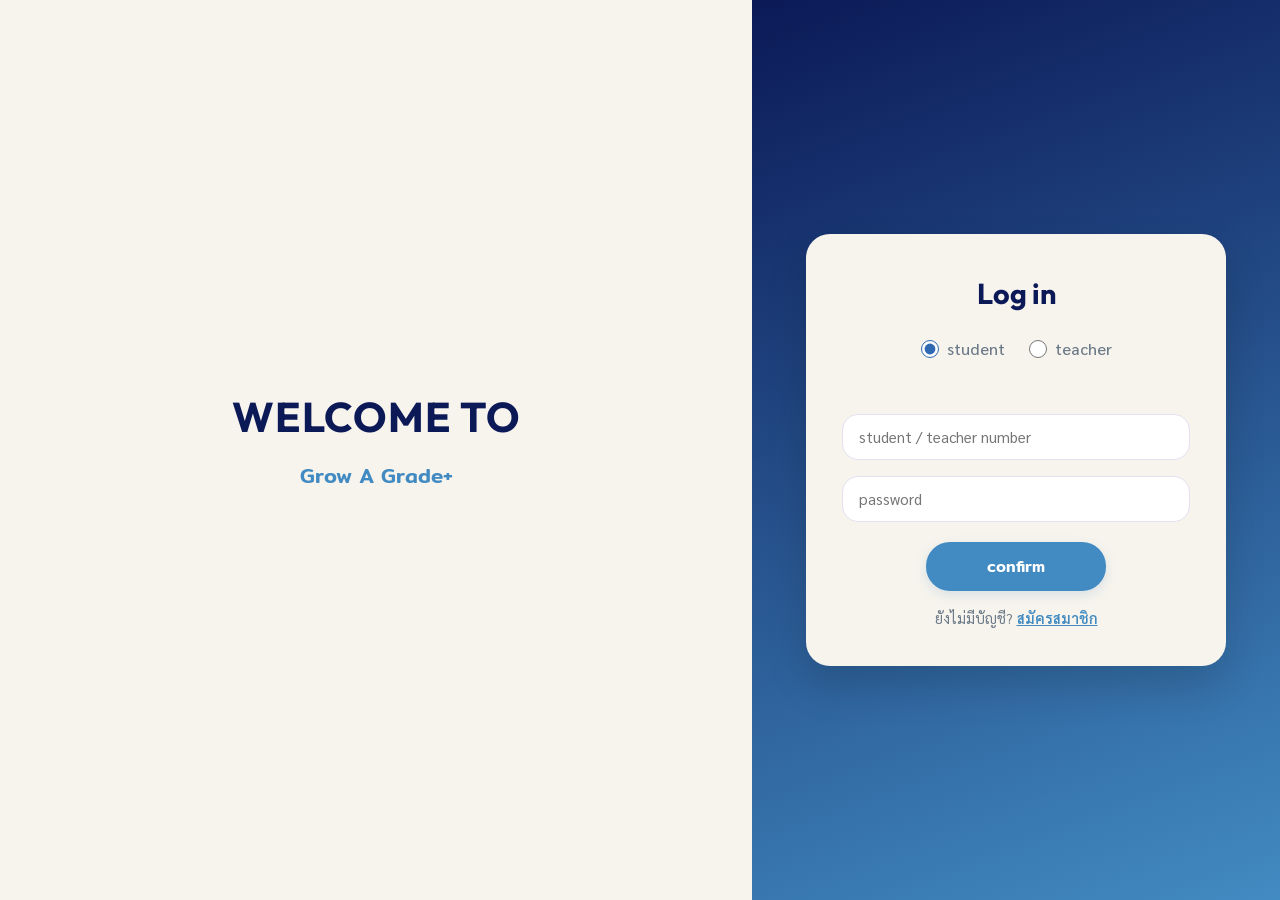
==== commit 42e225a9: "Update index.html" ====
--- a/index.html
+++ b/index.html
@@ -164,24 +164,7 @@
 <div id="view-auth" class="auth-screen">
   <div class="auth-left">
     <div class="auth-logo">WELCOME TO</div>
-    <svg class="auth-avatar" viewBox="0 0 300 300" xmlns="http://www.w3.org/2000/svg">
-      <rect width="300" height="300" rx="24" fill="#F9F6EE"/>
-      <ellipse cx="150" cy="210" rx="90" ry="70" fill="#FFD7E5"/>
-      <circle cx="150" cy="140" r="75" fill="#FDEBD0"/>
-      <ellipse cx="150" cy="100" rx="80" ry="60" fill="#5D4037"/>
-      <ellipse cx="100" cy="120" rx="20" ry="40" fill="#5D4037"/>
-      <ellipse cx="200" cy="120" rx="20" ry="40" fill="#5D4037"/>
-      <ellipse cx="150" cy="135" rx="55" ry="50" fill="#FDEBD0"/>
-      <circle cx="130" cy="140" r="5" fill="#333"/>
-      <circle cx="170" cy="140" r="5" fill="#333"/>
-      <ellipse cx="130" cy="137" rx="3" ry="2" fill="#fff"/>
-      <ellipse cx="170" cy="137" rx="3" ry="2" fill="#fff"/>
-      <path d="M140 155 Q150 163 160 155" stroke="#D47E9C" stroke-width="2.5" fill="none" stroke-linecap="round"/>
-      <circle cx="112" cy="152" r="10" fill="#FFB6C1" opacity=".5"/>
-      <circle cx="188" cy="152" r="10" fill="#FFB6C1" opacity=".5"/>
-      <ellipse cx="90" cy="155" rx="12" ry="10" fill="#FF69B4" opacity=".4"/>
-      <ellipse cx="210" cy="155" rx="12" ry="10" fill="#FF69B4" opacity=".4"/>
-    </svg>
+    
     <div class="auth-sub" style="font-family:'Mitr',sans-serif;font-size:1.3rem;color:var(--sapphire);font-weight:500">Grow A Grade+</div>
   </div>
   <div class="auth-right">
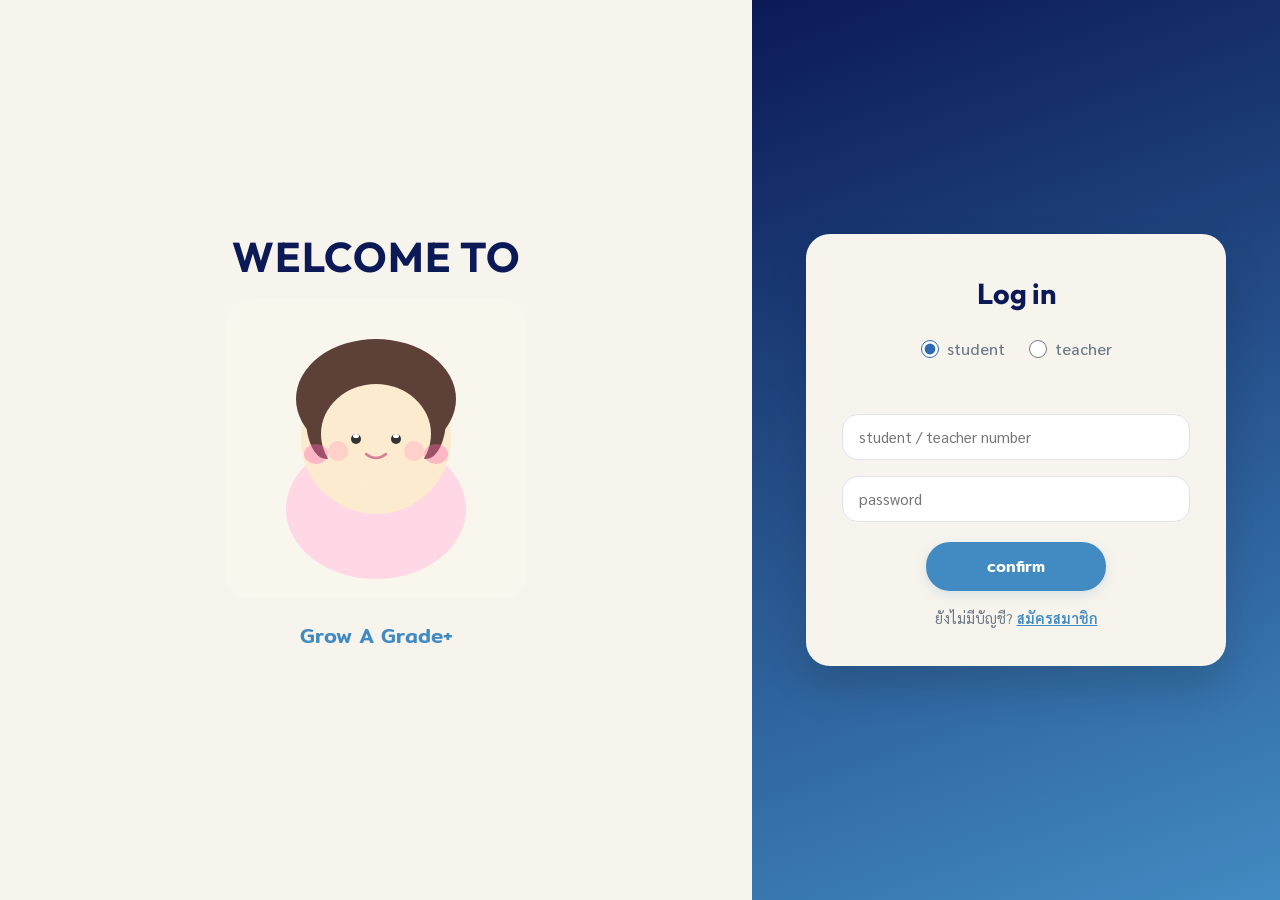
==== commit 02369e37: "Update index.html" ====
--- a/index.html
+++ b/index.html
@@ -164,7 +164,24 @@
 <div id="view-auth" class="auth-screen">
   <div class="auth-left">
     <div class="auth-logo">WELCOME TO</div>
-    
+    <svg class="auth-avatar" viewBox="0 0 300 300" xmlns="http://www.w3.org/2000/svg">
+      <rect width="300" height="300" rx="24" fill="#F9F6EE"/>
+      <ellipse cx="150" cy="210" rx="90" ry="70" fill="#FFD7E5"/>
+      <circle cx="150" cy="140" r="75" fill="#FDEBD0"/>
+      <ellipse cx="150" cy="100" rx="80" ry="60" fill="#5D4037"/>
+      <ellipse cx="100" cy="120" rx="20" ry="40" fill="#5D4037"/>
+      <ellipse cx="200" cy="120" rx="20" ry="40" fill="#5D4037"/>
+      <ellipse cx="150" cy="135" rx="55" ry="50" fill="#FDEBD0"/>
+      <circle cx="130" cy="140" r="5" fill="#333"/>
+      <circle cx="170" cy="140" r="5" fill="#333"/>
+      <ellipse cx="130" cy="137" rx="3" ry="2" fill="#fff"/>
+      <ellipse cx="170" cy="137" rx="3" ry="2" fill="#fff"/>
+      <path d="M140 155 Q150 163 160 155" stroke="#D47E9C" stroke-width="2.5" fill="none" stroke-linecap="round"/>
+      <circle cx="112" cy="152" r="10" fill="#FFB6C1" opacity=".5"/>
+      <circle cx="188" cy="152" r="10" fill="#FFB6C1" opacity=".5"/>
+      <ellipse cx="90" cy="155" rx="12" ry="10" fill="#FF69B4" opacity=".4"/>
+      <ellipse cx="210" cy="155" rx="12" ry="10" fill="#FF69B4" opacity=".4"/>
+    </svg>
     <div class="auth-sub" style="font-family:'Mitr',sans-serif;font-size:1.3rem;color:var(--sapphire);font-weight:500">Grow A Grade+</div>
   </div>
   <div class="auth-right">
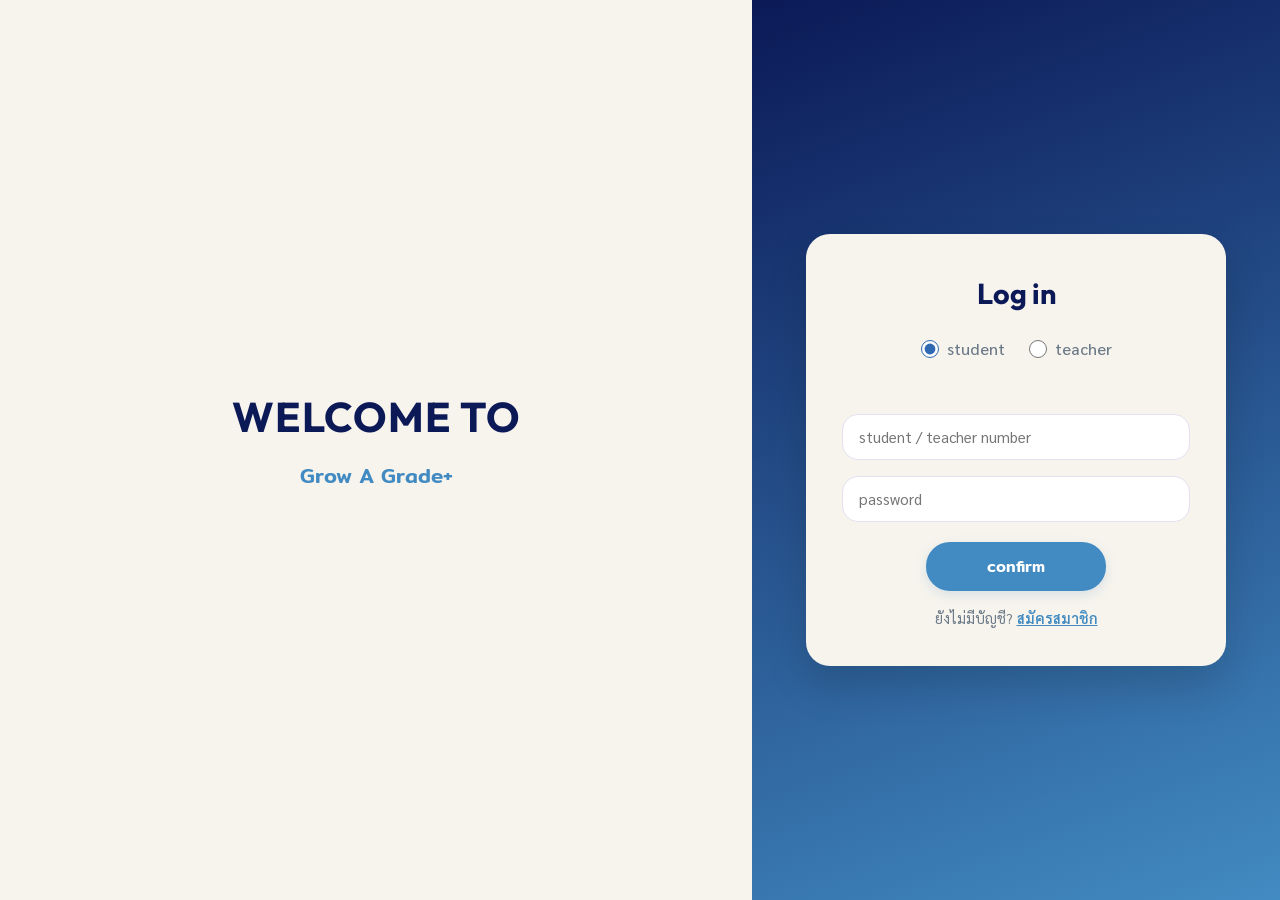
==== commit 91611ea8: "Update index.html" ====
--- a/index.html
+++ b/index.html
@@ -164,24 +164,7 @@
 <div id="view-auth" class="auth-screen">
   <div class="auth-left">
     <div class="auth-logo">WELCOME TO</div>
-    <svg class="auth-avatar" viewBox="0 0 300 300" xmlns="http://www.w3.org/2000/svg">
-      <rect width="300" height="300" rx="24" fill="#F9F6EE"/>
-      <ellipse cx="150" cy="210" rx="90" ry="70" fill="#FFD7E5"/>
-      <circle cx="150" cy="140" r="75" fill="#FDEBD0"/>
-      <ellipse cx="150" cy="100" rx="80" ry="60" fill="#5D4037"/>
-      <ellipse cx="100" cy="120" rx="20" ry="40" fill="#5D4037"/>
-      <ellipse cx="200" cy="120" rx="20" ry="40" fill="#5D4037"/>
-      <ellipse cx="150" cy="135" rx="55" ry="50" fill="#FDEBD0"/>
-      <circle cx="130" cy="140" r="5" fill="#333"/>
-      <circle cx="170" cy="140" r="5" fill="#333"/>
-      <ellipse cx="130" cy="137" rx="3" ry="2" fill="#fff"/>
-      <ellipse cx="170" cy="137" rx="3" ry="2" fill="#fff"/>
-      <path d="M140 155 Q150 163 160 155" stroke="#D47E9C" stroke-width="2.5" fill="none" stroke-linecap="round"/>
-      <circle cx="112" cy="152" r="10" fill="#FFB6C1" opacity=".5"/>
-      <circle cx="188" cy="152" r="10" fill="#FFB6C1" opacity=".5"/>
-      <ellipse cx="90" cy="155" rx="12" ry="10" fill="#FF69B4" opacity=".4"/>
-      <ellipse cx="210" cy="155" rx="12" ry="10" fill="#FF69B4" opacity=".4"/>
-    </svg>
+  
     <div class="auth-sub" style="font-family:'Mitr',sans-serif;font-size:1.3rem;color:var(--sapphire);font-weight:500">Grow A Grade+</div>
   </div>
   <div class="auth-right">
